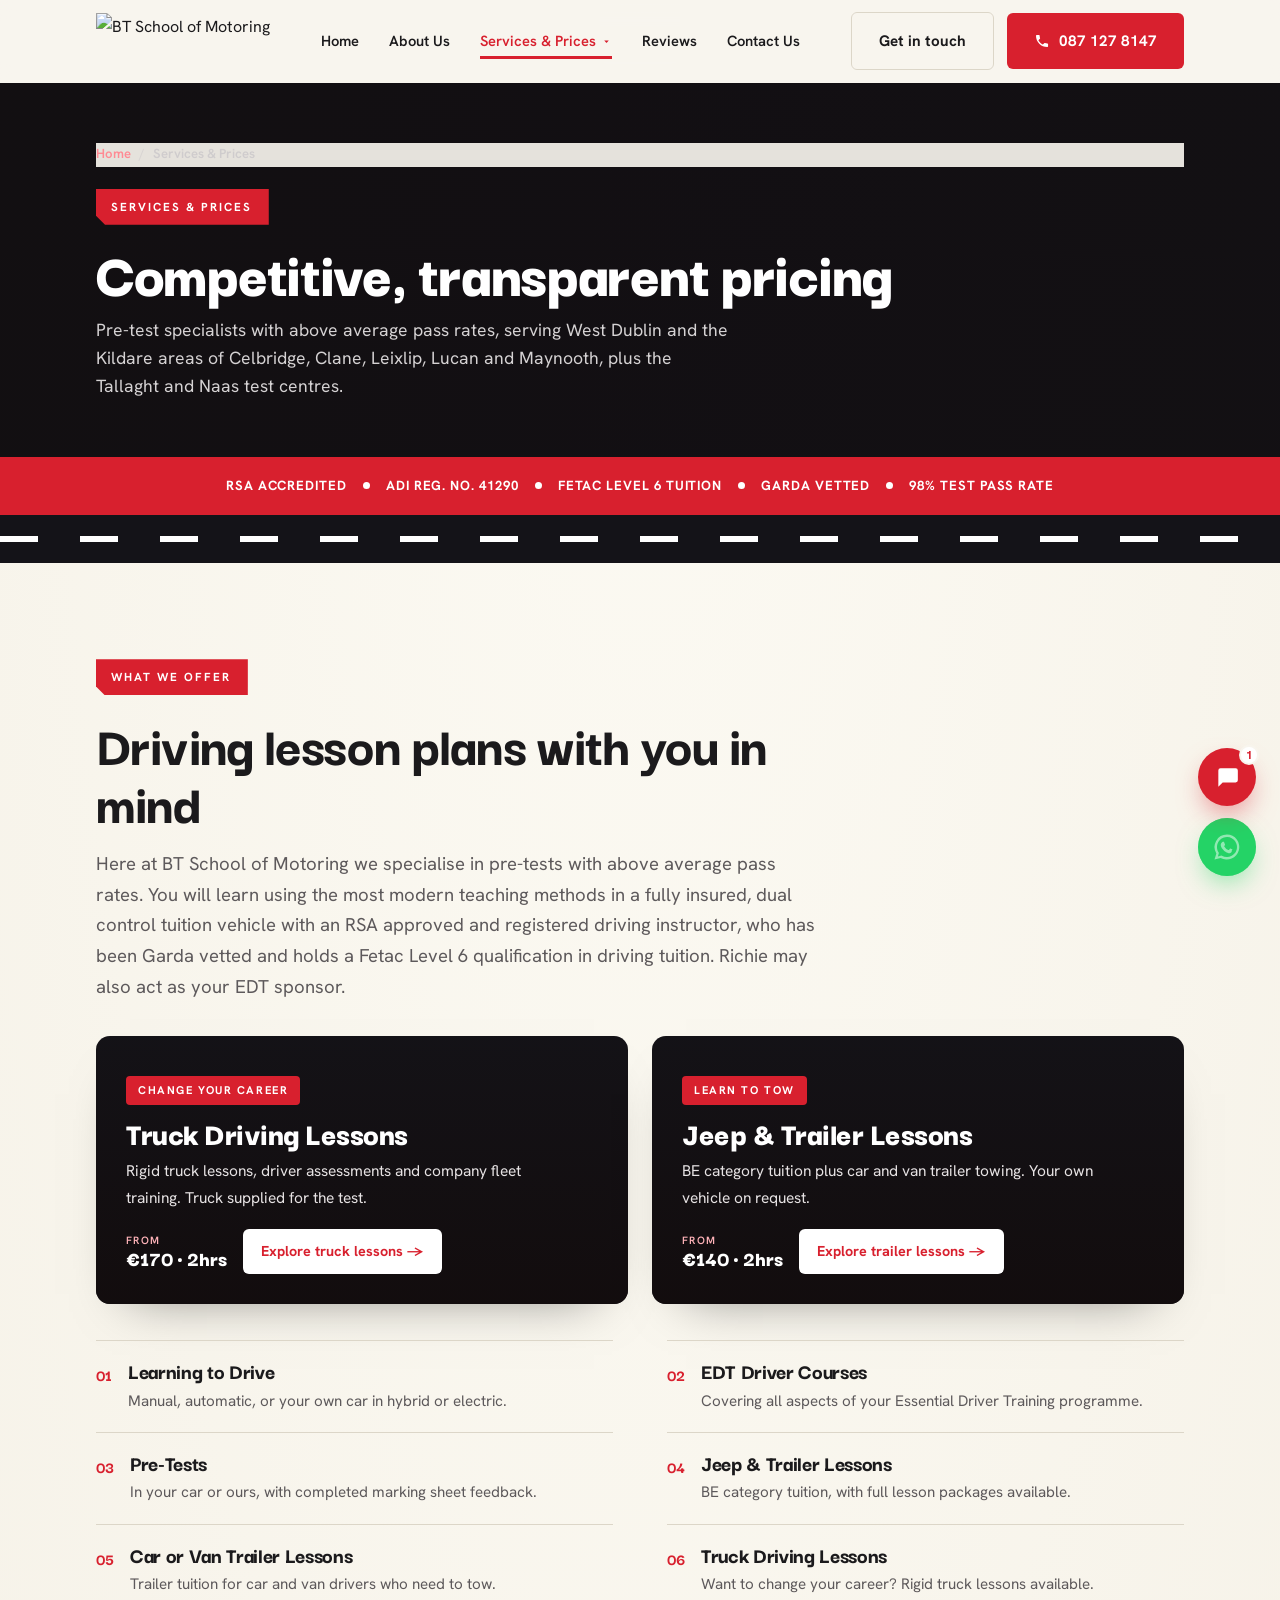
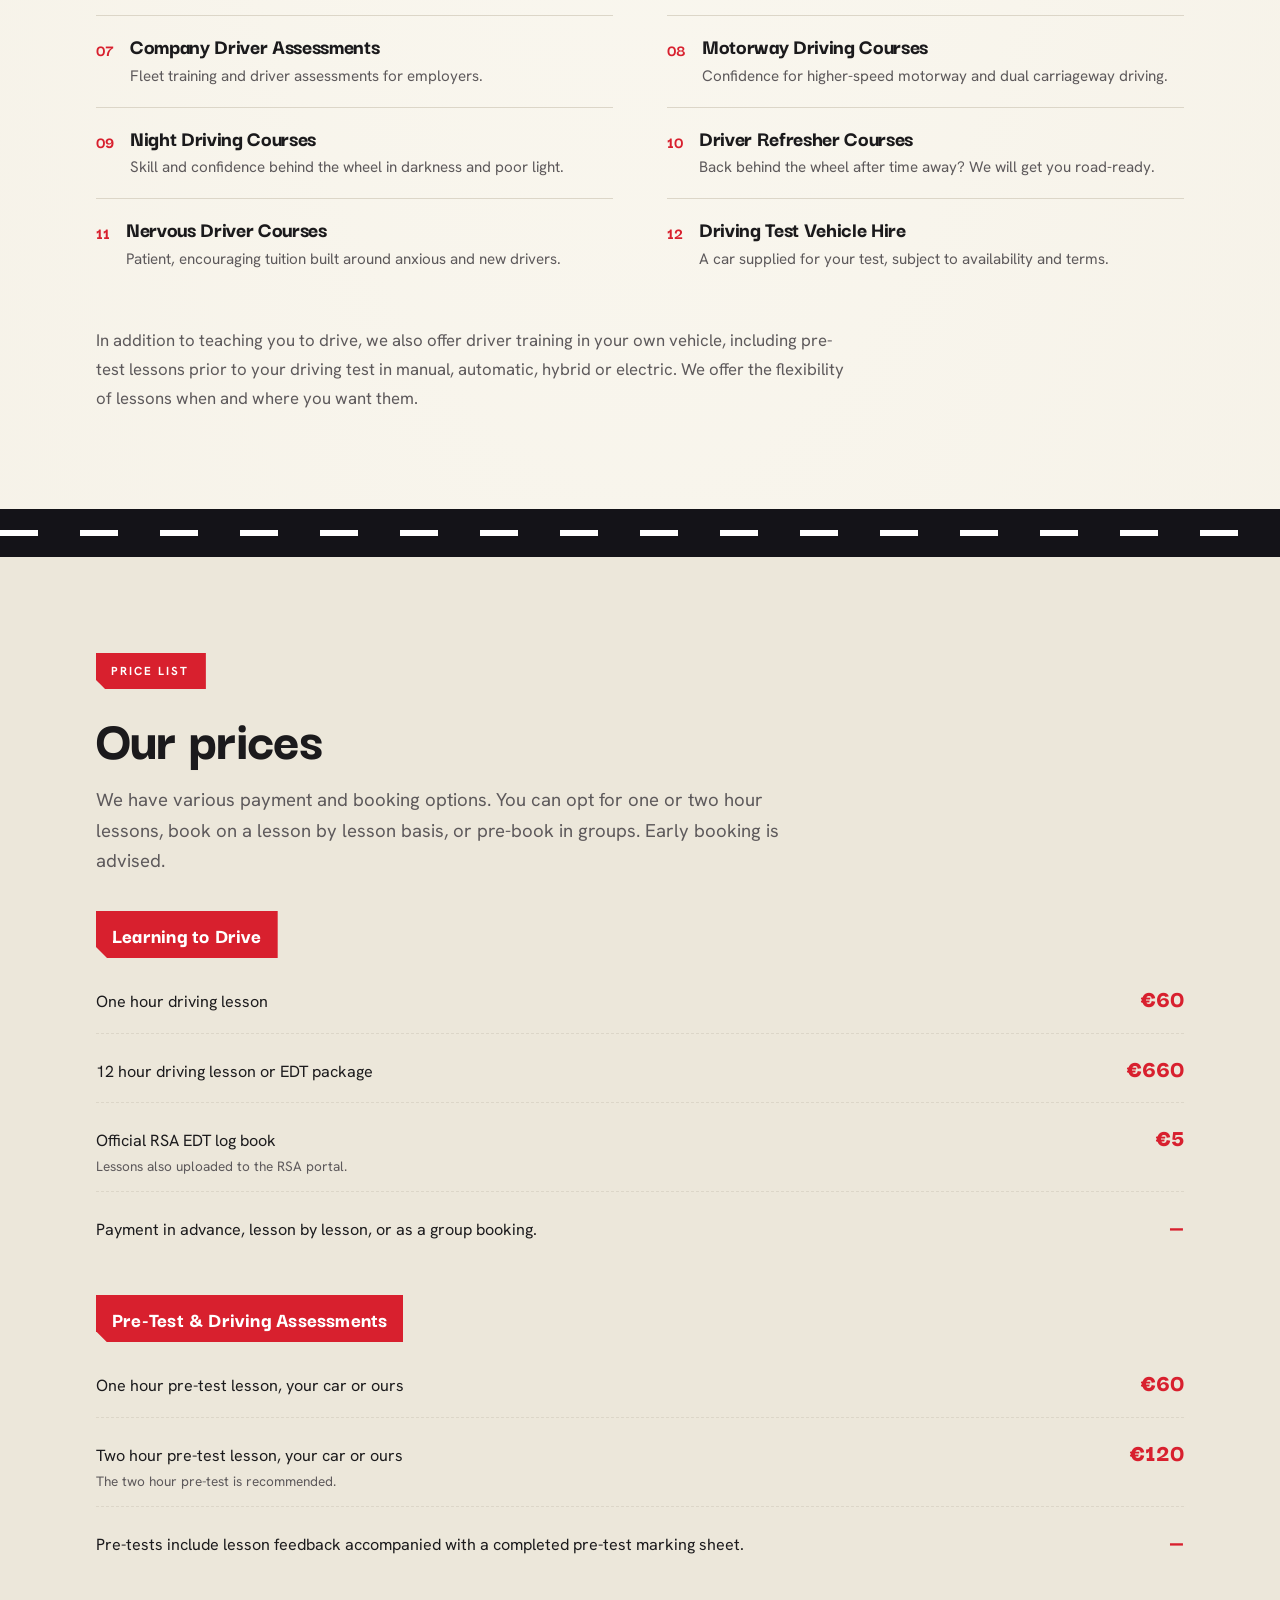
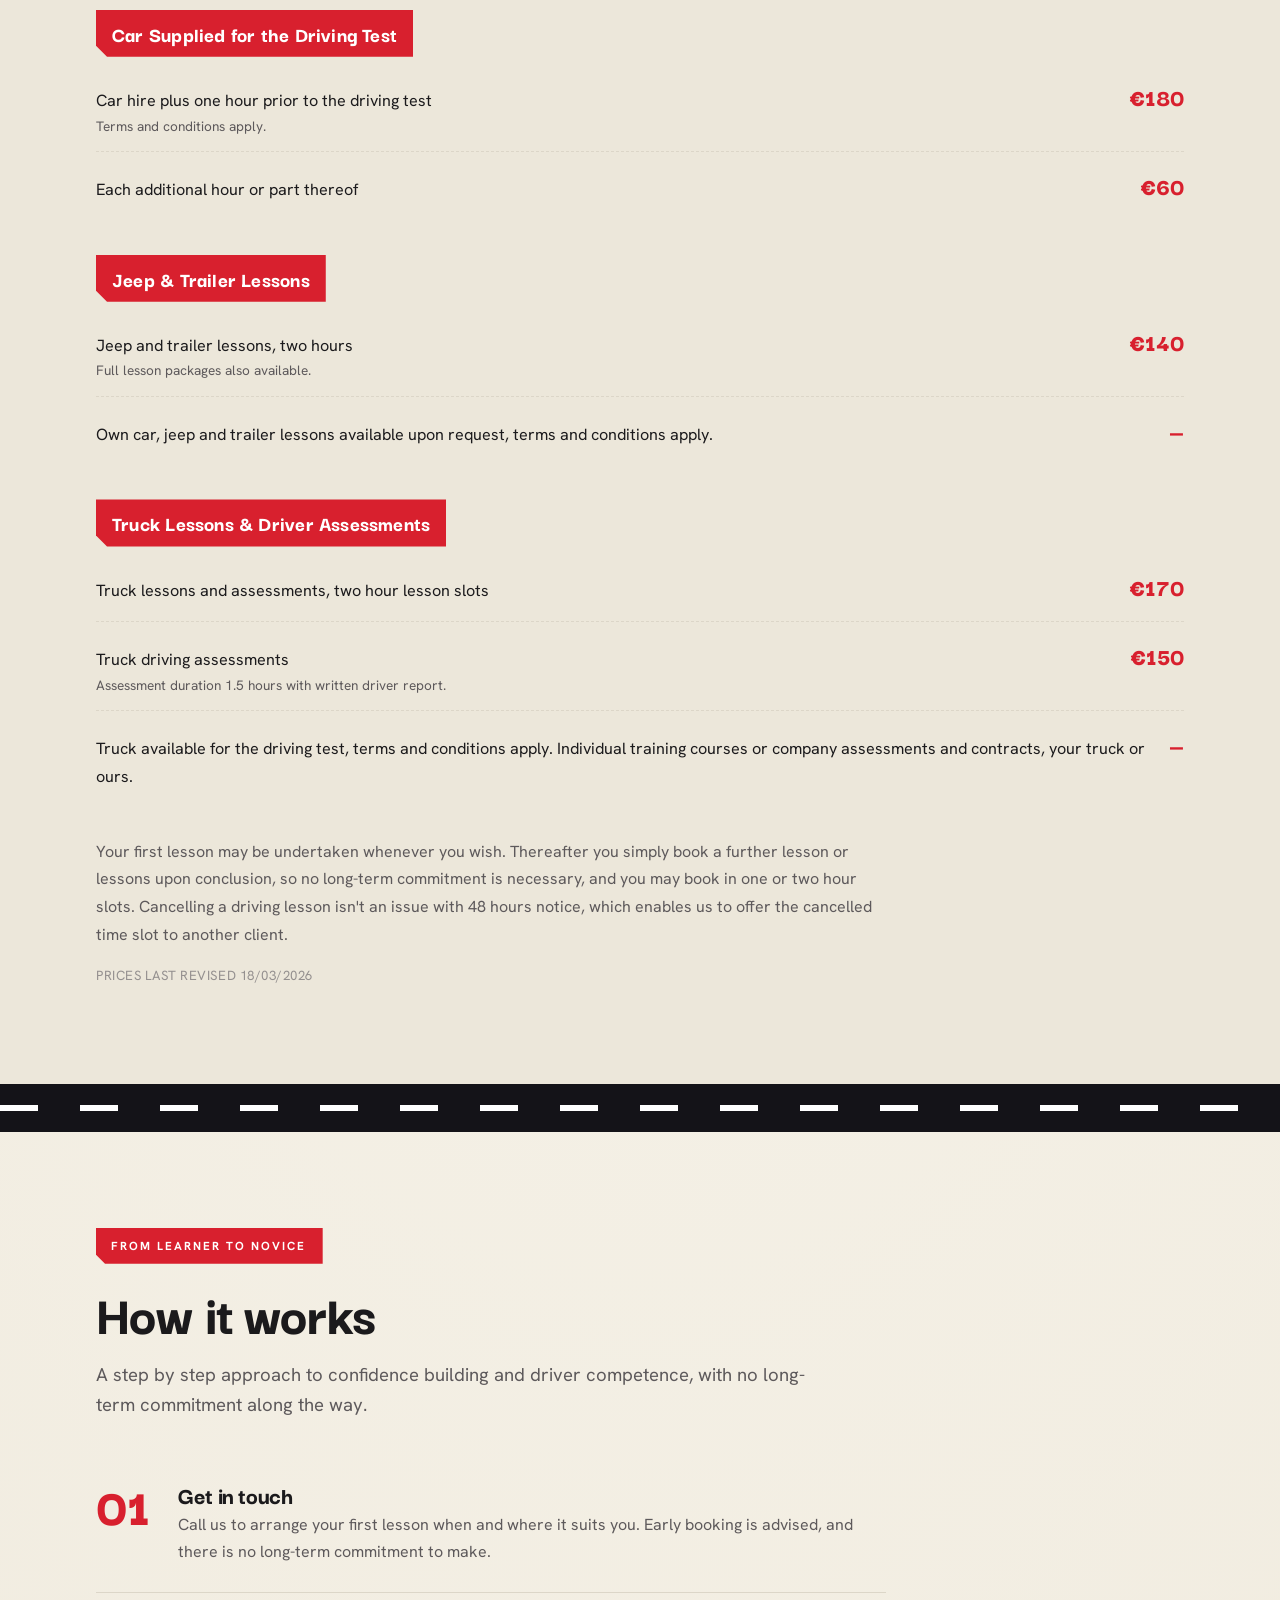
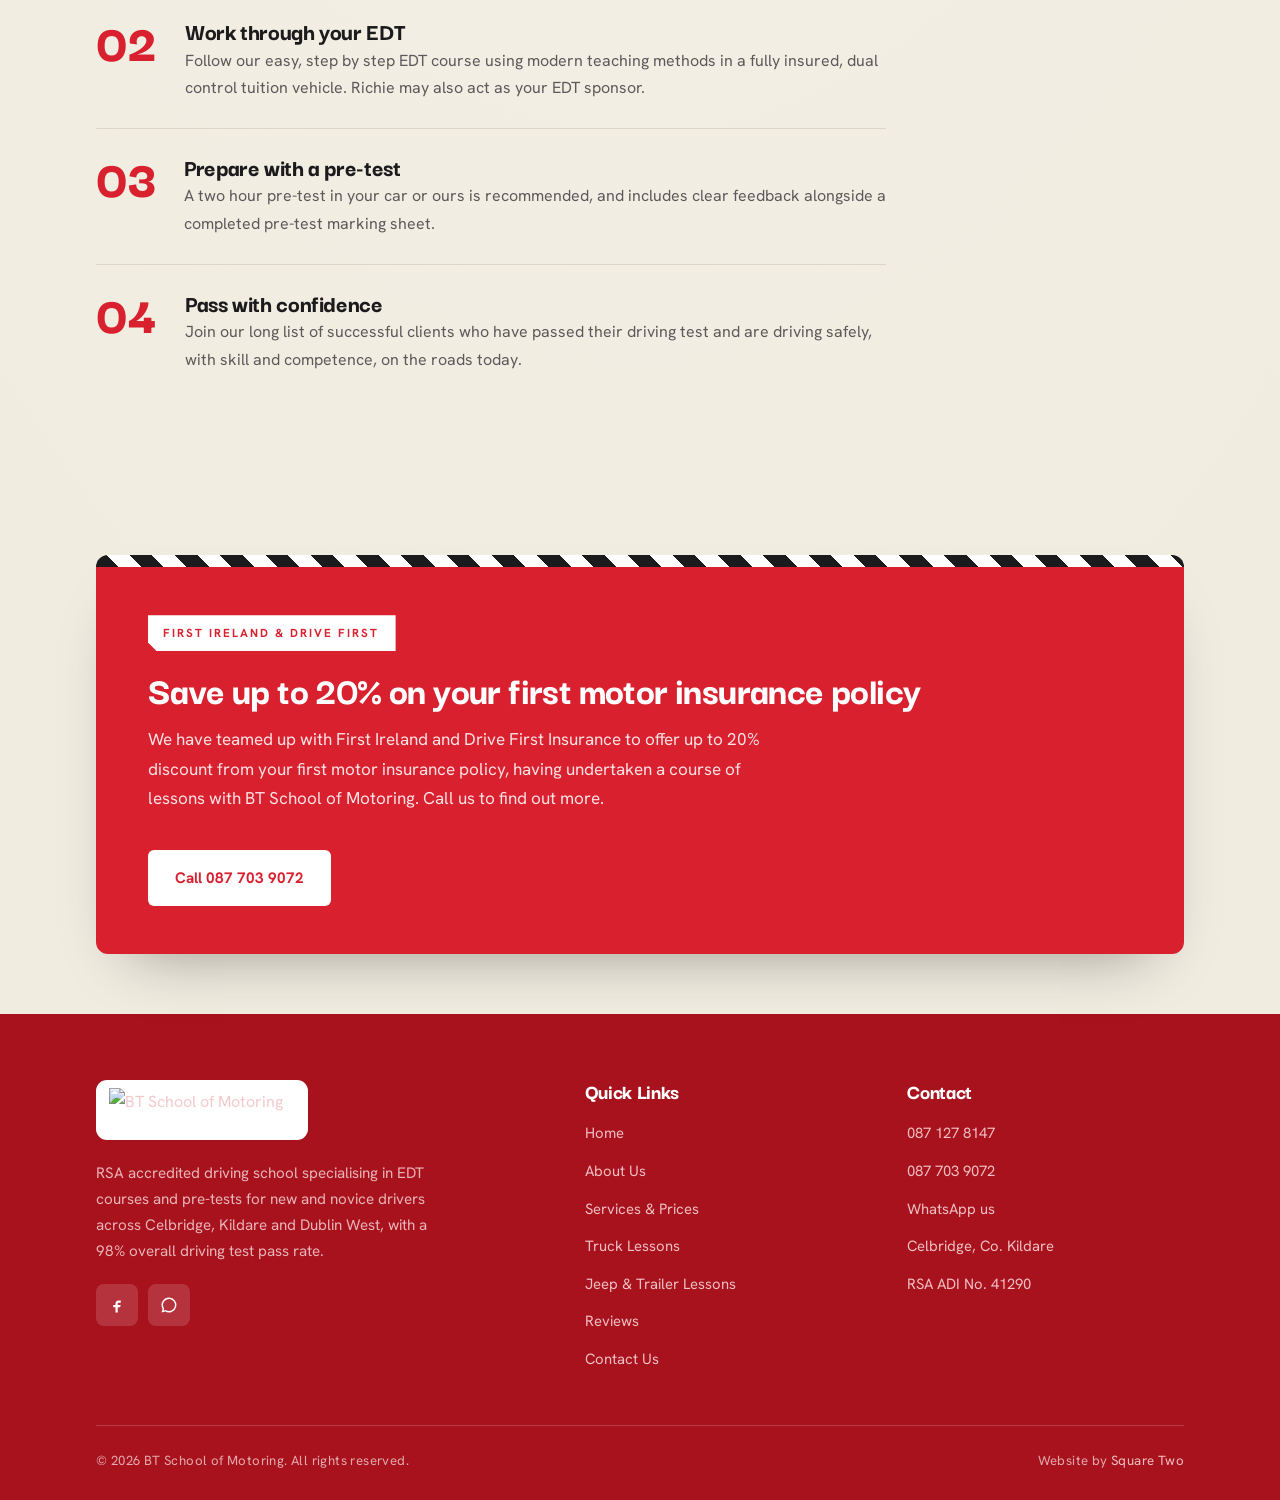
==== bt-driving_school.html @ 6ed116eb "Add dedicated reviews page, link from nav/footer/home, sitemap" ====
<!DOCTYPE html>
<html lang="en">
<head>
<meta charset="UTF-8">
<meta name="viewport" content="width=device-width, initial-scale=1.0">
<title>Services & Prices | Driving Lessons, EDT & Pre-Tests | BT School of Motoring</title>
<meta name="description" content="Competitive driving lesson pricing in Celbridge, Clane, Leixlip, Lucan and Maynooth, plus pre-tests at the Tallaght and Naas test centres. EDT, jeep & trailer, and truck lessons. 1hr lesson €60, 12hr EDT €660.">
<meta name="keywords" content="driving lesson prices Kildare, EDT package price, pre test Tallaght, pre test Naas, jeep and trailer lessons, truck lessons Dublin, car for driving test Celbridge, discount driving lessons Kildare">
<meta name="robots" content="index, follow">
<link rel="canonical" href="https://www.btschoolofmotoring.com/bt-driving_school.html">
<meta name="google-site-verification" content="hO6njH7uUYF0TGmPv_XgDsYAmhKz7Wn5IpHq2ItM0Dk">

<!-- Open Graph -->
<meta property="og:title" content="BT School of Motoring Services & Prices">
<meta property="og:description" content="Competitive driving lesson pricing in Celbridge, Clane, Leixlip, Lucan, Maynooth, or pre testing at the test centres of Tallaght and Naas.">
<meta property="og:url" content="https://www.btschoolofmotoring.com/bt-driving_school.html">
<meta property="og:type" content="website">
<meta property="og:site_name" content="BT School of Motoring">
<meta property="og:image" content="https://www.btschoolofmotoring.com/uploads/1/4/2/8/142825046/rsa-large.png">

<!-- Twitter Card -->
<meta name="twitter:card" content="summary">
<meta name="twitter:title" content="BT School of Motoring Services & Prices">
<meta name="twitter:description" content="Competitive driving lesson, EDT, pre-test, jeep & trailer and truck pricing across Kildare and Dublin West.">

<link rel="preconnect" href="https://fonts.googleapis.com">
<link rel="preconnect" href="https://fonts.gstatic.com" crossorigin>
<link href="https://fonts.googleapis.com/css2?family=Darker+Grotesque:wght@500;600;700;800;900&family=Hanken+Grotesk:wght@400;500;600;700&display=swap" rel="stylesheet">
<link rel="stylesheet" href="/style.css?v=2">

<!-- Service / OfferCatalog Schema -->
<script type="application/ld+json">
{
  "@context": "https://schema.org",
  "@type": "DrivingSchool",
  "name": "BT School of Motoring",
  "url": "https://www.btschoolofmotoring.com/",
  "telephone": "+353871278147",
  "priceRange": "EUR 60 - 660",
  "areaServed": ["Celbridge", "Clane", "Leixlip", "Lucan", "Maynooth", "Dublin West", "Tallaght", "Naas"],
  "hasOfferCatalog": {
    "@type": "OfferCatalog",
    "name": "Driving Lessons & Courses",
    "itemListElement": [
      {"@type":"Offer","priceCurrency":"EUR","price":"60","itemOffered":{"@type":"Service","name":"One hour driving lesson"}},
      {"@type":"Offer","priceCurrency":"EUR","price":"660","itemOffered":{"@type":"Service","name":"12 hour driving lesson or EDT package"}},
      {"@type":"Offer","priceCurrency":"EUR","price":"120","itemOffered":{"@type":"Service","name":"Two hour pre-test lesson"}},
      {"@type":"Offer","priceCurrency":"EUR","price":"180","itemOffered":{"@type":"Service","name":"Car supplied for the driving test plus one hour"}},
      {"@type":"Offer","priceCurrency":"EUR","price":"140","itemOffered":{"@type":"Service","name":"Jeep and trailer lessons, two hours"}},
      {"@type":"Offer","priceCurrency":"EUR","price":"170","itemOffered":{"@type":"Service","name":"Truck lessons and assessments, two hours"}}
    ]
  }
}
</script>

<!-- Breadcrumb Schema -->
<script type="application/ld+json">
{
  "@context": "https://schema.org",
  "@type": "BreadcrumbList",
  "itemListElement": [
    {"@type":"ListItem","position":1,"name":"Home","item":"https://www.btschoolofmotoring.com/"},
    {"@type":"ListItem","position":2,"name":"Services & Prices","item":"https://www.btschoolofmotoring.com/bt-driving_school.html"}
  ]
}
</script>
</head>
<body>

<!-- ===== NAV ===== -->
<nav id="nav">
  <div class="wrap nav-in">
    <a href="/" class="brand">
      <img src="https://www.btschoolofmotoring.com/uploads/1/4/2/8/142825046/rsa-large.png" alt="BT School of Motoring">
    </a>
    <div class="nav-links">
      <a href="/">Home</a>
      <a href="/bt_driving-school.html">About Us</a>
      <div class="nav-drop">
        <a href="/bt-driving_school.html" class="nav-drop-t active">Services &amp; Prices
          <svg class="caret" width="11" height="11" viewBox="0 0 24 24" fill="currentColor"><path d="M7 10l5 5 5-5z"/></svg>
        </a>
        <div class="nav-drop-menu">
          <a href="/bt-driving_school.html" class="lead-link">All Services &amp; Prices</a>
          <a href="/truck-driving-lessons.html">Truck Driving Lessons</a>
          <a href="/jeep-and-trailer-lessons.html">Jeep &amp; Trailer Lessons</a>
        </div>
      </div>
      <a href="/reviews.html">Reviews</a>
      <a href="/bt_driving_school.html">Contact Us</a>
    </div>
    <div class="nav-cta">
      <a href="/bt_driving_school.html" class="btn btn-out-d">Get in touch</a>
      <a href="tel:+353871278147" class="btn btn-red">
        <svg width="16" height="16" viewBox="0 0 24 24" fill="currentColor"><path d="M6.6 10.8c1.4 2.8 3.8 5.1 6.6 6.6l2.2-2.2c.3-.3.7-.4 1-.2 1.2.4 2.4.6 3.7.6.6 0 1 .4 1 1V20c0 .6-.4 1-1 1C10.6 21 3 13.4 3 4c0-.6.4-1 1-1h3.5c.6 0 1 .4 1 1 0 1.3.2 2.5.6 3.7.1.4 0 .8-.3 1l-2.2 2.1z"/></svg>
        087 127 8147
      </a>
    </div>
    <button class="burger" id="burger" aria-label="Menu"><span></span><span></span><span></span></button>
  </div>
</nav>
<div class="mobile-menu" id="mobileMenu">
  <a href="/">Home</a>
  <a href="/bt_driving-school.html">About Us</a>
  <a href="/bt-driving_school.html">Services &amp; Prices</a>
  <a href="/truck-driving-lessons.html">Truck Lessons</a>
  <a href="/jeep-and-trailer-lessons.html">Jeep &amp; Trailer Lessons</a>
  <a href="/reviews.html">Reviews</a>
  <a href="/bt_driving_school.html">Contact Us</a>
  <a href="tel:+353871278147" class="btn btn-red">Call 087 127 8147</a>
</div>

<!-- ===== PAGE HERO ===== -->
<section class="page-hero">
  <div class="hero-bg" style="background-image:url('https://www.btschoolofmotoring.com/uploads/1/4/2/8/142825046/background-images/986699368.jpg')"></div>
  <div class="wrap">
    <nav class="crumb" aria-label="Breadcrumb">
      <a href="/">Home</a><span>/</span>Services &amp; Prices
    </nav>
    <span class="eyebrow">Services &amp; Prices</span>
    <h1>Competitive, transparent pricing</h1>
    <p>Pre-test specialists with above average pass rates, serving West Dublin and the Kildare areas of Celbridge, Clane, Leixlip, Lucan and Maynooth, plus the Tallaght and Naas test centres.</p>
  </div>
</section>

<!-- ===== CREDENTIALS BAND ===== -->
<div class="creds">
  <span>RSA Accredited</span><span class="sep"></span>
  <span>ADI Reg. No. 41290</span><span class="sep"></span>
  <span>Fetac Level 6 Tuition</span><span class="sep"></span>
  <span>Garda Vetted</span><span class="sep"></span>
  <span>98% Test Pass Rate</span>
</div>
<div class="lane"><span class="car"></span></div>

<!-- ===== INTRO + SERVICES LIST ===== -->
<section class="sec">
  <div class="wrap">
    <div class="measure" data-reveal>
      <span class="eyebrow">What We Offer</span>
      <h2 class="head">Driving lesson plans with you in mind</h2>
      <p class="lede">Here at BT School of Motoring we specialise in pre-tests with above average pass rates. You will learn using the most modern teaching methods in a fully insured, dual control tuition vehicle with an RSA approved and registered driving instructor, who has been Garda vetted and holds a Fetac Level 6 qualification in driving tuition. Richie may also act as your EDT sponsor.</p>
    </div>
    <div class="feature-grid" data-reveal>
      <a class="feature-card" href="/truck-driving-lessons.html" style="background-image:url('https://www.btschoolofmotoring.com/uploads/1/4/2/8/142825046/published/bt-truck-2024.jpg')">
        <span class="fc-tag">Change Your Career</span>
        <h3>Truck Driving Lessons</h3>
        <p>Rigid truck lessons, driver assessments and company fleet training. Truck supplied for the test.</p>
        <span class="fc-foot">
          <span class="fc-price"><small>From</small>&euro;170 &middot; 2hrs</span>
          <span class="fc-go">Explore truck lessons &rarr;</span>
        </span>
      </a>
      <a class="feature-card" href="/jeep-and-trailer-lessons.html" style="background-image:url('https://www.btschoolofmotoring.com/uploads/1/4/2/8/142825046/background-images/986699368.jpg')">
        <span class="fc-tag">Learn to Tow</span>
        <h3>Jeep &amp; Trailer Lessons</h3>
        <p>BE category tuition plus car and van trailer towing. Your own vehicle on request.</p>
        <span class="fc-foot">
          <span class="fc-price"><small>From</small>&euro;140 &middot; 2hrs</span>
          <span class="fc-go">Explore trailer lessons &rarr;</span>
        </span>
      </a>
    </div>
    <div class="svc-list" data-reveal>
      <div class="svc-row"><span class="ix">01</span><div><h3>Learning to Drive</h3><p>Manual, automatic, or your own car in hybrid or electric.</p></div></div>
      <div class="svc-row"><span class="ix">02</span><div><h3>EDT Driver Courses</h3><p>Covering all aspects of your Essential Driver Training programme.</p></div></div>
      <div class="svc-row"><span class="ix">03</span><div><h3>Pre-Tests</h3><p>In your car or ours, with completed marking sheet feedback.</p></div></div>
      <a class="svc-row" href="/jeep-and-trailer-lessons.html"><span class="ix">04</span><div><h3>Jeep &amp; Trailer Lessons</h3><p>BE category tuition, with full lesson packages available.</p></div></a>
      <a class="svc-row" href="/jeep-and-trailer-lessons.html"><span class="ix">05</span><div><h3>Car or Van Trailer Lessons</h3><p>Trailer tuition for car and van drivers who need to tow.</p></div></a>
      <a class="svc-row" href="/truck-driving-lessons.html"><span class="ix">06</span><div><h3>Truck Driving Lessons</h3><p>Want to change your career? Rigid truck lessons available.</p></div></a>
      <div class="svc-row"><span class="ix">07</span><div><h3>Company Driver Assessments</h3><p>Fleet training and driver assessments for employers.</p></div></div>
      <div class="svc-row"><span class="ix">08</span><div><h3>Motorway Driving Courses</h3><p>Confidence for higher-speed motorway and dual carriageway driving.</p></div></div>
      <div class="svc-row"><span class="ix">09</span><div><h3>Night Driving Courses</h3><p>Skill and confidence behind the wheel in darkness and poor light.</p></div></div>
      <div class="svc-row"><span class="ix">10</span><div><h3>Driver Refresher Courses</h3><p>Back behind the wheel after time away? We will get you road-ready.</p></div></div>
      <div class="svc-row"><span class="ix">11</span><div><h3>Nervous Driver Courses</h3><p>Patient, encouraging tuition built around anxious and new drivers.</p></div></div>
      <div class="svc-row"><span class="ix">12</span><div><h3>Driving Test Vehicle Hire</h3><p>A car supplied for your test, subject to availability and terms.</p></div></div>
    </div>
    <p class="svc-after" data-reveal>In addition to teaching you to drive, we also offer driver training in your own vehicle, including pre-test lessons prior to your driving test in manual, automatic, hybrid or electric. We offer the flexibility of lessons when and where you want them.</p>
  </div>
</section>

<div class="lane"><span class="car"></span></div>

<!-- ===== PRICES ===== -->
<section class="sec light-2" id="prices">
  <div class="wrap">
    <div class="measure" data-reveal>
      <span class="eyebrow">Price List</span>
      <h2 class="head">Our prices</h2>
      <p class="lede">We have various payment and booking options. You can opt for one or two hour lessons, book on a lesson by lesson basis, or pre-book in groups. Early booking is advised.</p>
    </div>

    <div class="price-block" data-reveal>
      <span class="price-tag">Learning to Drive</span>
      <div class="price-line"><span>One hour driving lesson</span><b>&euro;60</b></div>
      <div class="price-line"><span>12 hour driving lesson or EDT package</span><b>&euro;660</b></div>
      <div class="price-line"><span>Official RSA EDT log book<small>Lessons also uploaded to the RSA portal.</small></span><b>&euro;5</b></div>
      <div class="price-line"><span>Payment in advance, lesson by lesson, or as a group booking.</span><b>&mdash;</b></div>
    </div>

    <div class="price-block" data-reveal>
      <span class="price-tag">Pre-Test &amp; Driving Assessments</span>
      <div class="price-line"><span>One hour pre-test lesson, your car or ours</span><b>&euro;60</b></div>
      <div class="price-line"><span>Two hour pre-test lesson, your car or ours<small>The two hour pre-test is recommended.</small></span><b>&euro;120</b></div>
      <div class="price-line"><span>Pre-tests include lesson feedback accompanied with a completed pre-test marking sheet.</span><b>&mdash;</b></div>
    </div>

    <div class="price-block" data-reveal>
      <span class="price-tag">Car Supplied for the Driving Test</span>
      <div class="price-line"><span>Car hire plus one hour prior to the driving test<small>Terms and conditions apply.</small></span><b>&euro;180</b></div>
      <div class="price-line"><span>Each additional hour or part thereof</span><b>&euro;60</b></div>
    </div>

    <div class="price-block" data-reveal>
      <span class="price-tag">Jeep &amp; Trailer Lessons</span>
      <div class="price-line"><span>Jeep and trailer lessons, two hours<small>Full lesson packages also available.</small></span><b>&euro;140</b></div>
      <div class="price-line"><span>Own car, jeep and trailer lessons available upon request, terms and conditions apply.</span><b>&mdash;</b></div>
    </div>

    <div class="price-block" data-reveal>
      <span class="price-tag">Truck Lessons &amp; Driver Assessments</span>
      <div class="price-line"><span>Truck lessons and assessments, two hour lesson slots</span><b>&euro;170</b></div>
      <div class="price-line"><span>Truck driving assessments<small>Assessment duration 1.5 hours with written driver report.</small></span><b>&euro;150</b></div>
      <div class="price-line"><span>Truck available for the driving test, terms and conditions apply. Individual training courses or company assessments and contracts, your truck or ours.</span><b>&mdash;</b></div>
    </div>

    <p class="price-foot" data-reveal>Your first lesson may be undertaken whenever you wish. Thereafter you simply book a further lesson or lessons upon conclusion, so no long-term commitment is necessary, and you may book in one or two hour slots. Cancelling a driving lesson isn't an issue with 48 hours notice, which enables us to offer the cancelled time slot to another client.</p>
    <p class="price-revised">Prices last revised 18/03/2026</p>
  </div>
</section>

<div class="lane"><span class="car"></span></div>

<!-- ===== HOW IT WORKS ===== -->
<section class="sec" id="process">
  <div class="wrap">
    <div class="measure" data-reveal>
      <span class="eyebrow">From Learner to Novice</span>
      <h2 class="head">How it works</h2>
      <p class="lede">A step by step approach to confidence building and driver competence, with no long-term commitment along the way.</p>
    </div>
    <div class="steps">
      <div class="step" data-reveal>
        <span class="n">01</span>
        <div><h3>Get in touch</h3><p>Call us to arrange your first lesson when and where it suits you. Early booking is advised, and there is no long-term commitment to make.</p></div>
      </div>
      <div class="step" data-reveal>
        <span class="n">02</span>
        <div><h3>Work through your EDT</h3><p>Follow our easy, step by step EDT course using modern teaching methods in a fully insured, dual control tuition vehicle. Richie may also act as your EDT sponsor.</p></div>
      </div>
      <div class="step" data-reveal>
        <span class="n">03</span>
        <div><h3>Prepare with a pre-test</h3><p>A two hour pre-test in your car or ours is recommended, and includes clear feedback alongside a completed pre-test marking sheet.</p></div>
      </div>
      <div class="step" data-reveal>
        <span class="n">04</span>
        <div><h3>Pass with confidence</h3><p>Join our long list of successful clients who have passed their driving test and are driving safely, with skill and competence, on the roads today.</p></div>
      </div>
    </div>
  </div>
</section>

<!-- ===== INSURANCE CALLOUT ===== -->
<section class="sec-sm">
  <div class="wrap">
    <div class="callout" data-reveal>
      <div class="hazard"></div>
      <div class="callout-body">
        <span class="eyebrow">First Ireland &amp; Drive First</span>
        <h2>Save up to 20% on your first motor insurance policy</h2>
        <p>We have teamed up with First Ireland and Drive First Insurance to offer up to 20% discount from your first motor insurance policy, having undertaken a course of lessons with BT School of Motoring. Call us to find out more.</p>
        <a href="tel:+353877039072" class="btn btn-white">Call 087 703 9072</a>
      </div>
    </div>
  </div>
</section>

<!-- ===== FOOTER ===== -->
<footer>
  <div class="wrap">
    <div class="foot-grid">
      <div>
        <div class="foot-brand">
          <img src="https://www.btschoolofmotoring.com/uploads/1/4/2/8/142825046/rsa-large.png" alt="BT School of Motoring">
        </div>
        <p class="foot-about">RSA accredited driving school specialising in EDT courses and pre-tests for new and novice drivers across Celbridge, Kildare and Dublin West, with a 98% overall driving test pass rate.</p>
        <div class="socials">
          <a href="https://www.facebook.com/search/top?q=bt%20school%20of%20motoring" target="_blank" rel="noopener" aria-label="Facebook">
            <svg width="18" height="18" viewBox="0 0 24 24" fill="currentColor"><path d="M14 9h3V6h-3c-2.2 0-4 1.8-4 4v2H7v3h3v7h3v-7h3l1-3h-4v-2c0-.6.4-1 1-1z"/></svg>
          </a>
          <a href="https://wa.me/353871278147" target="_blank" rel="noopener" aria-label="WhatsApp">
            <svg width="18" height="18" viewBox="0 0 24 24" fill="currentColor"><path d="M12 2a10 10 0 00-8.5 15.2L2 22l4.9-1.3A10 10 0 1012 2zm0 18a8 8 0 01-4.1-1.1l-.3-.2-2.9.8.8-2.8-.2-.3A8 8 0 1112 20z"/></svg>
          </a>
        </div>
      </div>
      <div class="foot-col">
        <h4>Quick Links</h4>
        <a href="/">Home</a>
        <a href="/bt_driving-school.html">About Us</a>
        <a href="/bt-driving_school.html">Services &amp; Prices</a>
        <a href="/truck-driving-lessons.html">Truck Lessons</a>
        <a href="/jeep-and-trailer-lessons.html">Jeep &amp; Trailer Lessons</a>
        <a href="/reviews.html">Reviews</a>
        <a href="/bt_driving_school.html">Contact Us</a>
      </div>
      <div class="foot-col">
        <h4>Contact</h4>
        <a href="tel:+353871278147">087 127 8147</a>
        <a href="tel:+353877039072">087 703 9072</a>
        <a href="https://wa.me/353871278147" target="_blank" rel="noopener">WhatsApp us</a>
        <span>Celbridge, Co. Kildare</span>
        <span>RSA ADI No. 41290</span>
      </div>
    </div>
    <div class="foot-bottom">
      <span>&copy; <span id="year"></span> BT School of Motoring. All rights reserved.</span>
      <span>Website by <a href="https://squaretwo.ie" target="_blank" rel="noopener">Square Two</a></span>
    </div>
  </div>
</footer>

<!-- ===== WHATSAPP FLOAT ===== -->
<a href="https://wa.me/353871278147?text=Hi%20BT%20School%20of%20Motoring%2C%20I%20found%20you%20online%20and%20I%27d%20like%20to%20enquire%20about%20driving%20lessons." target="_blank" rel="noopener" class="whatsapp-float" aria-label="Chat on WhatsApp">
  <span class="wa-tooltip">WhatsApp us</span>
  <svg viewBox="0 0 24 24" fill="#fff"><path d="M12 2a10 10 0 00-8.5 15.2L2 22l4.9-1.3A10 10 0 1012 2zm0 18a8 8 0 01-4.1-1.1l-.3-.2-2.9.8.8-2.8-.2-.3A8 8 0 1112 20zm4.4-6c-.2-.1-1.4-.7-1.6-.8s-.4-.1-.5.1-.6.8-.8 1-.3.2-.5.1a6.5 6.5 0 01-3.2-2.8c-.2-.4.2-.4.6-1.2.1-.2 0-.3 0-.5l-.7-1.7c-.2-.5-.4-.4-.5-.4h-.5a1 1 0 00-.7.3c-.3.3-1 1-1 2.3s1 2.7 1.1 2.8a9.2 9.2 0 003.6 3.2c1.3.6 1.8.6 2.5.5.4 0 1.3-.6 1.5-1.1s.2-1 .1-1.1z"/></svg>
</a>

<!-- ===== CHATBOT ===== -->
<div class="chat-btn" id="chatBtn" aria-label="Open chat">
  <span class="badge">1</span>
  <svg width="26" height="26" viewBox="0 0 24 24" fill="currentColor"><path d="M4 4h16a2 2 0 012 2v9a2 2 0 01-2 2H8l-4 4V6a2 2 0 012-2z"/></svg>
</div>
<div class="chat-win" id="chatWin">
  <div class="chat-head">
    <span class="av">BT</span>
    <div>
      <b>BT School of Motoring</b>
      <div class="stat">Typically replies fast</div>
    </div>
    <button class="chat-close" id="chatClose" aria-label="Close chat">&times;</button>
  </div>
  <div class="chat-body" id="chatBody"></div>
  <div class="chips" id="chatChips"></div>
  <div class="chat-foot">
    <input type="text" id="chatInput" placeholder="Type your question...">
    <button id="chatSend" aria-label="Send">&#10148;</button>
  </div>
  <a href="https://wa.me/353871278147?text=Hi%20BT%20School%20of%20Motoring%2C%20I%27d%20like%20to%20enquire%20about%20driving%20lessons." target="_blank" rel="noopener" class="chat-wa">
    <svg width="18" height="18" viewBox="0 0 24 24" fill="#fff"><path d="M12 2a10 10 0 00-8.5 15.2L2 22l4.9-1.3A10 10 0 1012 2z"/></svg>
    Continue on WhatsApp
  </a>
</div>

<script src="/script.js?v=2"></script>
</body>
</html>
---- style.css ----
/* ===========================================================
   BT School of Motoring — shared stylesheet
   Used across: index.html, bt_driving-school.html,
   bt-driving_school.html, bt_driving_school.html
   =========================================================== */
:root{
  --ink:#1b1a1c;
  --red:#d8202e;
  --red-deep:#a8121d;
  --paper:#f8f5ee;
  --paper-2:#ece7da;
  --card:#ffffff;
  --muted:#5d595b;
  --line:#dcd6c8;
  --road:#141318;
  --green:#25d366;
}
*{margin:0;padding:0;box-sizing:border-box}
html{scroll-behavior:smooth}
body{
  font-family:'Hanken Grotesk',sans-serif;
  color:var(--ink);line-height:1.72;overflow-x:hidden;-webkit-font-smoothing:antialiased;
  background:radial-gradient(125% 90% at 50% 0%,#fcfaf3 0%,#f1ece0 100%);
}
h1,h2,h3,h4{font-family:'Darker Grotesque',sans-serif;line-height:1;letter-spacing:-.015em;font-weight:800}
a{color:inherit;text-decoration:none}
img{max-width:100%;display:block}
p{margin-bottom:1.05em}
p:last-child{margin-bottom:0}
.wrap{max-width:1140px;margin:0 auto;padding:0 26px}
.measure{max-width:730px}

/* ---- shared ---- */
.eyebrow{
  display:inline-block;background:var(--red);color:#fff;
  font-weight:700;font-size:.73rem;letter-spacing:.17em;text-transform:uppercase;
  padding:8px 17px 8px 15px;margin-bottom:20px;
  clip-path:polygon(0 0,100% 0,100% 100%,9px 100%,0 calc(100% - 9px));
}
.btn{
  display:inline-flex;align-items:center;gap:9px;
  font-family:'Hanken Grotesk',sans-serif;font-weight:700;font-size:.95rem;
  padding:15px 27px;border-radius:6px;cursor:pointer;border:none;white-space:nowrap;
  transition:transform .16s ease,box-shadow .16s ease,background .16s ease;
}
.btn-red{background:var(--red);color:#fff}
.btn-red:hover{transform:translateY(-3px);box-shadow:0 14px 26px -12px rgba(216,32,46,.7);background:var(--red-deep)}
.btn-dark{background:var(--ink);color:#fff}
.btn-dark:hover{transform:translateY(-3px);background:#000}
.btn-white{background:#fff;color:var(--red)}
.btn-white:hover{transform:translateY(-3px);box-shadow:0 14px 26px -14px rgba(0,0,0,.5)}
.btn-out{background:transparent;color:#fff;border:1.5px solid rgba(255,255,255,.4)}
.btn-out:hover{background:rgba(255,255,255,.12);transform:translateY(-3px)}
.btn-out-d{background:transparent;color:var(--ink);border:1.5px solid var(--line)}
.btn-out-d:hover{border-color:var(--red);color:var(--red);transform:translateY(-3px)}
.sec{padding:96px 0;position:relative}
.sec-sm{padding:60px 0;position:relative}
.light-2{background:var(--paper-2)}

h2.head{font-size:clamp(2.3rem,4.6vw,3.6rem);color:var(--ink);margin-bottom:.32em}
.lede{font-size:1.16rem;color:var(--muted);line-height:1.65}
.prose{font-size:1.05rem;color:var(--muted)}
.prose strong{color:var(--ink);font-weight:700}

/* ---- lane-dash divider (black road, white centre line, little red car) ---- */
.lane{height:48px;background:var(--road);position:relative;overflow:hidden}
.lane::before{
  content:"";position:absolute;left:0;right:-90px;top:50%;height:6px;transform:translateY(-50%);
  background:repeating-linear-gradient(90deg,#fff 0 38px,transparent 38px 80px);
  animation:lane 1.3s linear infinite;
}
@keyframes lane{to{transform:translate(80px,-50%)}}
.lane .car{
  position:absolute;top:50%;left:-72px;width:60px;height:34px;
  background:url("data:image/svg+xml,%3Csvg%20xmlns='http://www.w3.org/2000/svg'%20viewBox='0%200%2058%2033'%3E%3Ccircle%20cx='14'%20cy='25'%20r='6.5'%20fill='%231b1a1c'/%3E%3Ccircle%20cx='40'%20cy='25'%20r='6.5'%20fill='%231b1a1c'/%3E%3Ccircle%20cx='14'%20cy='25'%20r='2.6'%20fill='%23d9d9d9'/%3E%3Ccircle%20cx='40'%20cy='25'%20r='2.6'%20fill='%23d9d9d9'/%3E%3Crect%20x='1'%20y='13'%20width='53'%20height='12'%20rx='5'%20fill='%23d8202e'/%3E%3Cpath%20d='M14%2013L20%205H38L46%2013Z'%20fill='%23d8202e'/%3E%3Cpath%20d='M19%2012L23%207H29V12Z'%20fill='%23bfe3ff'/%3E%3Cpath%20d='M31%2012V7H37L41%2012Z'%20fill='%23bfe3ff'/%3E%3Ccircle%20cx='51'%20cy='16'%20r='2'%20fill='%23ffe066'/%3E%3C/svg%3E") center/contain no-repeat;
  animation:drive 6.5s linear infinite,bob .42s ease-in-out infinite alternate;
}
@keyframes drive{from{left:-72px}to{left:calc(100% + 12px)}}
@keyframes bob{from{transform:translateY(-58%)}to{transform:translateY(-42%)}}
@media(prefers-reduced-motion:reduce){
  .lane::before,.lane .car{animation:none}
  .lane .car{left:calc(50% - 30px);transform:translateY(-50%)}
}
/* ---- chevron hazard stripe (black & white) ---- */
.hazard{height:12px;background:repeating-linear-gradient(45deg,var(--ink) 0 16px,#fff 16px 32px)}

/* ===== NAV ===== */
nav{
  position:sticky;top:0;z-index:100;
  background:rgba(248,245,238,.92);backdrop-filter:blur(12px);
  border-bottom:1px solid transparent;transition:border-color .25s,box-shadow .25s;
}
nav.scrolled{border-color:var(--line);box-shadow:0 6px 22px -20px rgba(0,0,0,.6)}
.nav-in{display:flex;align-items:center;justify-content:space-between;height:82px}
.brand img{height:56px;width:auto;max-width:212px;object-fit:contain}
.nav-links{display:flex;align-items:center;gap:30px}
.nav-links a{font-size:.92rem;font-weight:600;position:relative;padding:5px 0}
.nav-links a::after{content:"";position:absolute;left:0;bottom:0;width:0;height:3px;background:var(--red);transition:width .2s ease}
.nav-links a:hover::after,.nav-links a.active::after{width:100%}
.nav-links a.active{color:var(--red)}
.nav-cta{display:flex;align-items:center;gap:13px}
/* nav dropdown */
.nav-drop{position:relative;display:flex;align-items:center}
.nav-drop-t{display:inline-flex;align-items:center;gap:5px;font-size:.92rem;font-weight:600;padding:5px 0;position:relative;cursor:pointer}
.nav-drop-t::after{content:"";position:absolute;left:0;bottom:0;width:0;height:3px;background:var(--red);transition:width .2s ease}
.nav-drop:hover .nav-drop-t::after,.nav-drop-t.active::after{width:100%}
.nav-drop-t.active{color:var(--red)}
.nav-drop-t .caret{transition:transform .2s ease}
.nav-drop:hover .nav-drop-t .caret{transform:rotate(180deg)}
.nav-drop-menu{
  position:absolute;top:100%;left:50%;transform:translateX(-50%) translateY(10px);
  background:#fff;border:1px solid var(--line);border-radius:11px;padding:8px;min-width:248px;
  box-shadow:0 20px 44px -18px rgba(0,0,0,.42);
  opacity:0;visibility:hidden;transition:opacity .18s ease,transform .18s ease;z-index:101;
}
.nav-drop-menu::before{content:"";position:absolute;top:-12px;left:0;right:0;height:12px}
.nav-drop:hover .nav-drop-menu,.nav-drop:focus-within .nav-drop-menu{opacity:1;visibility:visible;transform:translateX(-50%) translateY(6px)}
.nav-drop-menu a{display:block;padding:10px 13px;border-radius:7px;font-size:.9rem;font-weight:600;color:var(--ink);white-space:nowrap}
.nav-drop-menu a::after{display:none}
.nav-drop-menu a:hover{background:var(--paper-2);color:var(--red)}
.nav-drop-menu a.lead-link{color:var(--red);border-bottom:1px solid var(--line);border-radius:7px 7px 0 0;margin-bottom:4px;padding-bottom:12px}

/* featured specialist cards */
.feature-grid{margin-top:34px;display:grid;grid-template-columns:1fr 1fr;gap:24px}
.feature-card{
  position:relative;overflow:hidden;border-radius:14px;min-height:268px;
  display:flex;flex-direction:column;justify-content:flex-end;color:#fff;padding:30px;
  background:#141318 center/cover no-repeat;box-shadow:0 24px 50px -34px rgba(0,0,0,.5);
  transition:transform .18s ease,box-shadow .18s ease;
}
.feature-card::after{content:"";position:absolute;inset:0;background:linear-gradient(180deg,rgba(18,12,13,.12) 0%,rgba(18,12,13,.55) 52%,rgba(18,12,13,.93) 100%);z-index:1}
.feature-card>*{position:relative;z-index:2}
.feature-card:hover{transform:translateY(-5px);box-shadow:0 32px 58px -30px rgba(0,0,0,.62)}
.feature-card .fc-tag{display:inline-block;align-self:flex-start;background:var(--red);color:#fff;font-weight:700;font-size:.7rem;letter-spacing:.14em;text-transform:uppercase;padding:5px 12px;border-radius:4px;margin-bottom:12px}
.feature-card h3{font-family:'Darker Grotesque';font-size:2.05rem;font-weight:900;color:#fff;line-height:1;margin-bottom:8px}
.feature-card p{color:#e7e3e4;font-size:.97rem;margin-bottom:18px;max-width:94%}
.feature-card .fc-foot{display:flex;align-items:center;gap:16px;flex-wrap:wrap}
.feature-card .fc-price{font-family:'Darker Grotesque';font-weight:900;font-size:1.35rem;color:#fff;line-height:1}
.feature-card .fc-price small{display:block;font-family:'Hanken Grotesk';font-weight:600;font-size:.66rem;letter-spacing:.12em;text-transform:uppercase;color:#ffb3b9;margin-bottom:2px}
.feature-card .fc-go{display:inline-flex;align-items:center;gap:7px;background:#fff;color:var(--red);font-weight:700;font-size:.9rem;padding:10px 18px;border-radius:6px;transition:gap .16s ease}
.feature-card:hover .fc-go{gap:11px}
@media(max-width:680px){.feature-grid{grid-template-columns:1fr}}
.burger{display:none;flex-direction:column;gap:5px;background:none;border:none;cursor:pointer;padding:8px}
.burger span{width:25px;height:3px;background:var(--ink);border-radius:2px;transition:.25s}
.burger.open span:nth-child(1){transform:translateY(8px) rotate(45deg)}
.burger.open span:nth-child(2){opacity:0}
.burger.open span:nth-child(3){transform:translateY(-8px) rotate(-45deg)}
.mobile-menu{
  position:fixed;inset:82px 0 auto 0;z-index:99;background:var(--paper);
  border-bottom:1px solid var(--line);
  transform:translateY(-120%);transition:transform .3s cubic-bezier(.4,0,.2,1);
  padding:18px 26px 26px;
}
.mobile-menu.open{transform:translateY(0)}
.mobile-menu a{display:block;padding:13px 4px;font-weight:600;border-bottom:1px solid var(--line)}
.mobile-menu a:last-of-type{border:none}
.mobile-menu .btn{width:100%;justify-content:center;margin-top:14px}

/* ===== HERO (home) ===== */
.hero{position:relative;min-height:600px;display:flex;align-items:center;color:#fff;overflow:hidden}
.hero-bg{position:absolute;inset:0;background:#141318 center/cover no-repeat}
.hero-bg::after{
  content:"";position:absolute;inset:0;
  background:linear-gradient(100deg,rgba(18,12,13,.96) 0%,rgba(18,12,13,.88) 40%,rgba(18,12,13,.5) 70%,rgba(18,12,13,.2) 100%);
}
.hero .wrap{position:relative;z-index:2;padding-top:78px;padding-bottom:86px}
.hero-inner{max-width:660px}
.hero .eyebrow,.hero h1 .l1,.hero h1 .l2,.hero .lead,.hero-cta{opacity:0;animation:rise .7s cubic-bezier(.2,.7,.2,1) forwards}
.hero .eyebrow{animation-delay:.1s}
.hero h1 .l1{animation-delay:.22s}
.hero h1 .l2{animation-delay:.34s}
.hero .lead{animation-delay:.48s}
.hero-cta{animation-delay:.6s}
@keyframes rise{from{opacity:0;transform:translateY(30px)}to{opacity:1;transform:translateY(0)}}
.hero h1{margin-bottom:8px}
.hero h1 span{display:block}
.hero h1 .l1{
  font-size:clamp(1.4rem,2.4vw,1.9rem);font-weight:700;color:#ff5663;
  letter-spacing:.04em;text-transform:uppercase;margin-bottom:4px;
}
.hero h1 .l2{
  font-size:clamp(3rem,7vw,5.4rem);font-weight:900;color:#fff;
  line-height:.92;letter-spacing:-.02em;
}
.hero p.lead{font-size:1.13rem;color:#d5d2d3;margin:24px 0 32px;max-width:580px;line-height:1.62}
.hero-cta{display:flex;gap:14px;flex-wrap:wrap}

/* ===== PAGE HERO (inner pages) ===== */
.page-hero{position:relative;color:#fff;overflow:hidden;background:#141318}
.page-hero .hero-bg{position:absolute;inset:0;background:#141318 center/cover no-repeat;opacity:.55}
.page-hero .hero-bg::after{
  content:"";position:absolute;inset:0;
  background:linear-gradient(100deg,rgba(18,12,13,.96) 0%,rgba(18,12,13,.86) 45%,rgba(18,12,13,.7) 100%);
}
.page-hero .wrap{position:relative;z-index:2;padding:60px 26px 56px}
.page-hero .eyebrow{margin-bottom:16px}
.page-hero h1{font-size:clamp(2.4rem,5.4vw,4rem);color:#fff;line-height:.96;letter-spacing:-.02em;font-weight:900;margin-bottom:14px}
.page-hero p{color:#d5d2d3;font-size:1.1rem;max-width:640px;margin:0;line-height:1.6}
.crumb{display:flex;gap:8px;align-items:center;font-size:.82rem;font-weight:600;color:#cfcccd;margin-bottom:22px;flex-wrap:wrap}
.crumb a{color:#ff8a93}
.crumb a:hover{color:#fff}
.crumb span{opacity:.55}

/* ===== CREDENTIALS BAND ===== */
.creds{
  background:var(--red);color:#fff;
  padding:18px 26px;text-align:center;
  display:flex;flex-wrap:wrap;justify-content:center;align-items:center;gap:6px 4px;
  font-weight:700;font-size:.83rem;letter-spacing:.07em;text-transform:uppercase;
}
.creds .sep{width:7px;height:7px;background:#fff;border-radius:50%;margin:0 12px;flex-shrink:0}

/* ===== ABOUT ===== */
.about-grid{display:grid;grid-template-columns:.92fr 1.28fr;gap:58px;align-items:center}
.about-photo-wrap{position:relative}
.about-photo{
  border-radius:10px;border:7px solid #fff;background:#fff;
  box-shadow:0 30px 60px -34px rgba(0,0,0,.45);
}
.about-cap{display:block;margin-top:14px;font-size:.85rem;color:var(--muted);font-style:italic;text-align:center}
/* About page: top-aligned, bold feature photo + side card */
.about-grid.tall{align-items:start}
.about-grid.tall .about-photo{width:100%;height:320px;object-fit:cover}
.about-side-card{margin-top:22px;background:var(--card);border:1px solid var(--line);border-radius:12px;padding:26px;box-shadow:0 22px 46px -34px rgba(0,0,0,.42)}
.about-side-card h4{font-family:'Darker Grotesque';font-weight:800;font-size:1.5rem;color:var(--ink);margin-bottom:6px;line-height:1.05}
.about-side-card p{font-size:.95rem;color:var(--muted);margin-bottom:16px}
.about-side-card .btn{width:100%;justify-content:center}
@media(max-width:900px){.about-grid.tall .about-photo{height:260px}}
.roundel{
  position:absolute;top:-30px;right:-26px;z-index:3;
  width:132px;height:132px;border-radius:50%;
  background:#fff;border:7px solid var(--red);
  display:flex;flex-direction:column;align-items:center;justify-content:center;
  box-shadow:0 18px 36px -16px rgba(0,0,0,.42);transform:rotate(-7deg);
}
.roundel b{font-family:'Darker Grotesque';font-weight:900;font-size:2.7rem;color:var(--red);line-height:.82}
.roundel span{font-size:.58rem;font-weight:700;letter-spacing:.15em;text-transform:uppercase;color:var(--ink);margin-top:4px}
.pull{margin:30px 0;padding:4px 0 4px 24px;border-left:4px solid var(--red)}
.pull p{
  font-family:'Darker Grotesque';font-weight:700;font-size:1.62rem;line-height:1.18;
  color:var(--ink);margin:0;letter-spacing:-.01em;
}
/* credentials chips (about page) */
.qual-grid{margin-top:30px;display:grid;grid-template-columns:1fr 1fr;gap:12px}
.qual{display:flex;gap:11px;align-items:flex-start;background:var(--card);border:1px solid var(--line);border-radius:9px;padding:14px 16px}
.qual .tick{flex-shrink:0;width:22px;height:22px;border-radius:50%;background:var(--red);color:#fff;display:flex;align-items:center;justify-content:center;font-size:.8rem;font-weight:800;margin-top:2px}
.qual b{display:block;font-family:'Darker Grotesque';font-weight:800;font-size:1.12rem;color:var(--ink);line-height:1.1}
.qual span{font-size:.85rem;color:var(--muted)}

/* ===== SERVICES ===== */
.svc-list{margin-top:36px;display:grid;grid-template-columns:1fr 1fr;column-gap:54px}
.svc-row{
  display:grid;grid-template-columns:auto 1fr;gap:16px;
  padding:18px 0;border-top:1px solid var(--line);
}
.svc-row .ix{
  font-family:'Darker Grotesque';font-weight:800;font-size:1.05rem;
  color:var(--red);padding-top:2px;
}
.svc-row h3{font-size:1.4rem;font-weight:800;color:var(--ink);margin-bottom:0;line-height:1.05;transition:color .16s ease}
a.svc-row:hover h3{color:var(--red)}
a.svc-row:hover .ix{color:var(--ink)}
.svc-row p{font-size:.95rem;color:var(--muted);margin:5px 0 0}
.svc-after{margin-top:36px;font-size:1.05rem;color:var(--muted);max-width:760px}

/* ===== PRICES ===== */
.price-block{margin-top:34px}
.price-block:first-of-type{margin-top:30px}
.price-tag{
  display:inline-block;background:var(--red);color:#fff;
  font-family:'Darker Grotesque';font-weight:800;font-size:1.35rem;
  padding:5px 16px;margin-bottom:6px;letter-spacing:.01em;
  clip-path:polygon(0 0,100% 0,100% 100%,11px 100%,0 calc(100% - 11px));
}
.price-line{
  display:flex;justify-content:space-between;align-items:baseline;gap:22px;
  padding:13px 0;border-bottom:1px dashed var(--line);
}
.price-line:last-child{border-bottom:none}
.price-line span{font-size:1.01rem;color:var(--ink)}
.price-line span small{display:block;color:var(--muted);font-size:.85rem;font-weight:400}
.price-line b{
  font-family:'Darker Grotesque';font-weight:900;font-size:1.55rem;
  color:var(--red);white-space:nowrap;
}
.price-foot{margin-top:34px;font-size:1rem;color:var(--muted);max-width:780px}
.price-revised{margin-top:6px;font-size:.83rem;color:#94908f;letter-spacing:.04em;text-transform:uppercase}

/* ===== STEPS ===== */
.steps{margin-top:36px;max-width:790px}
.step{
  display:grid;grid-template-columns:auto 1fr;gap:28px;align-items:start;
  padding:26px 0;border-top:1px solid var(--line);
}
.step:first-child{border-top:none}
.step .n{
  font-family:'Darker Grotesque';font-weight:900;font-size:3.4rem;
  color:var(--red);line-height:.8;
}
.step h3{font-size:1.55rem;font-weight:800;color:var(--ink);margin-bottom:3px}
.step p{font-size:1rem;color:var(--muted);margin:0}

/* ===== INSURANCE CALLOUT ===== */
.callout{border-radius:12px;overflow:hidden;box-shadow:0 30px 60px -34px rgba(0,0,0,.4)}
.callout-body{background:var(--red);color:#fff;padding:48px 52px}
.callout-body .eyebrow{background:#fff;color:var(--red);margin-bottom:18px}
.callout-body h2{color:#fff;font-size:clamp(1.8rem,3.2vw,2.5rem);margin-bottom:.4em}
.callout-body p{color:#ffe2e4;font-size:1.07rem;max-width:640px}
.callout-body .btn{margin-top:18px}

/* ===== AREAS ===== */
.area-emph{color:var(--ink);font-weight:700;border-bottom:3px solid var(--red)}
.area-chips{margin-top:28px;display:flex;flex-wrap:wrap;gap:10px}
.area-chips span{
  background:var(--card);border:1px solid var(--line);border-radius:999px;
  padding:9px 17px;font-weight:600;font-size:.92rem;color:var(--ink);
}
.area-chips span.test{background:var(--ink);color:#fff;border-color:var(--ink)}

/* ===== REVIEWS ===== */
.quotes{margin-top:36px;display:grid;gap:8px}
.quote{position:relative;padding:18px 0 18px 56px;border-bottom:1px solid var(--line)}
.quote:last-child{border-bottom:none}
.quote::before{
  content:"\201C";position:absolute;left:0;top:6px;
  font-family:'Darker Grotesque';font-weight:900;font-size:4.4rem;
  color:var(--red);line-height:1;
}
.quote p{font-size:1.18rem;color:var(--ink);font-weight:500;margin-bottom:8px;line-height:1.45}
.quote .meta{display:flex;align-items:center;gap:12px;flex-wrap:wrap}
.quote .stars{color:var(--red);letter-spacing:2px;font-size:.92rem}
.quote cite{font-style:normal;font-weight:700;color:var(--muted);font-size:.9rem;letter-spacing:.04em;text-transform:uppercase}
.rev-more{margin-top:32px}

/* ===== FAQ ===== */
.faq-list{margin-top:32px;max-width:800px}
.faq-item{border-bottom:1px solid var(--line)}
.faq-item:first-child{border-top:1px solid var(--line)}
.faq-q{
  width:100%;text-align:left;background:none;border:none;cursor:pointer;
  padding:22px 2px;display:flex;justify-content:space-between;align-items:center;gap:20px;
  font-family:'Darker Grotesque';font-weight:800;font-size:1.42rem;color:var(--ink);line-height:1.1;
}
.faq-q .plus{
  flex-shrink:0;width:30px;height:30px;background:var(--red);color:#fff;
  display:flex;align-items:center;justify-content:center;font-size:1.4rem;font-weight:800;
  border-radius:5px;transition:transform .25s ease;
}
.faq-item.open .faq-q .plus{transform:rotate(45deg)}
.faq-a{max-height:0;overflow:hidden;transition:max-height .3s ease}
.faq-a p{padding:0 2px 24px;color:var(--muted);font-size:1rem;margin:0}

/* ===== CONTACT ===== */
.contact-grid{display:grid;grid-template-columns:1fr 1.05fr;gap:56px}
.ci-block{margin-bottom:26px}
.ci-block:last-child{margin-bottom:0}
.ci-block h4{
  font-size:.76rem;letter-spacing:.16em;text-transform:uppercase;
  color:var(--red);margin-bottom:6px;font-family:'Hanken Grotesk';font-weight:700;
}
.ci-block .big{font-family:'Darker Grotesque';font-weight:800;font-size:1.7rem;color:var(--ink);line-height:1.1}
.ci-block .big a:hover{color:var(--red)}
.ci-block p{font-size:1.02rem;color:var(--muted);margin:0}
/* L-plate detail */
.lplate{display:inline-flex;align-items:center;gap:14px;margin-top:8px}
.lplate .lp{
  width:54px;height:54px;flex-shrink:0;background:#fff;
  border:3px solid var(--ink);border-radius:9px;
  display:flex;align-items:center;justify-content:center;
  font-family:'Darker Grotesque';font-weight:900;font-size:2.5rem;color:var(--red);line-height:1;
}
.lplate .lp-txt{font-family:'Darker Grotesque';font-weight:800;font-size:1.18rem;color:var(--ink);letter-spacing:.03em}
.form-card{background:var(--card);border:1px solid var(--line);border-radius:12px;padding:36px;box-shadow:0 24px 50px -36px rgba(0,0,0,.4)}
.form-card h3{font-size:1.85rem;font-weight:800;color:var(--ink);margin-bottom:3px}
.form-card .fc-sub{color:var(--muted);font-size:.92rem;margin-bottom:22px}
.field{margin-bottom:16px}
.field label{display:block;font-weight:600;font-size:.85rem;margin-bottom:6px}
.field label .req{color:var(--red)}
.field input,.field textarea{
  width:100%;padding:13px 15px;border:1px solid var(--line);border-radius:6px;
  font-family:inherit;font-size:.95rem;background:var(--paper);
  transition:border-color .18s,box-shadow .18s;
}
.field input:focus,.field textarea:focus{outline:none;border-color:var(--red);box-shadow:0 0 0 3px rgba(216,32,46,.16)}
.field textarea{resize:vertical;min-height:120px}
.consent{display:flex;gap:9px;align-items:flex-start;font-size:.84rem;color:var(--muted);margin-bottom:18px}
.consent input{width:auto;margin-top:4px}
.form-card .btn{width:100%;justify-content:center}
.map-embed{margin-top:26px;border-radius:12px;overflow:hidden;border:1px solid var(--line);box-shadow:0 24px 50px -38px rgba(0,0,0,.4)}
.map-embed iframe{display:block;width:100%;height:340px;border:0}

/* ===== FOOTER ===== */
footer{background:var(--red-deep);color:#f3c9cc;padding:66px 0 28px}
.foot-grid{display:grid;grid-template-columns:1.6fr 1fr 1fr;gap:46px;margin-bottom:46px}
.foot-brand img{height:60px;width:auto;max-width:212px;object-fit:contain;background:#fff;padding:8px 13px;border-radius:11px}
.foot-about{font-size:.95rem;color:#eab4b8;max-width:340px;margin-top:20px}
.foot-col h4{color:#fff;font-size:1.35rem;font-weight:800;margin-bottom:14px}
.foot-col a{display:block;padding:6px 0;font-size:.93rem;color:#f0bfc3}
.foot-col a:hover{color:#fff}
.foot-col span{display:block;padding:6px 0;font-size:.93rem;color:#f0bfc3}
.socials{display:flex;gap:10px;margin-top:20px}
.socials a{
  width:42px;height:42px;border-radius:8px;background:rgba(255,255,255,.14);color:#fff;
  display:flex;align-items:center;justify-content:center;transition:background .2s,transform .2s,color .2s;
}
.socials a:hover{background:#fff;color:var(--red);transform:translateY(-3px)}
.foot-bottom{
  border-top:1px solid rgba(255,255,255,.18);padding-top:24px;
  display:flex;justify-content:space-between;gap:14px;flex-wrap:wrap;
  font-size:.83rem;color:#e3a9ad;letter-spacing:.03em;
}
.foot-bottom a{color:#f0bfc3}
.foot-bottom a:hover{color:#fff}

/* ===== WHATSAPP FLOAT ===== */
.whatsapp-float{
  position:fixed;bottom:24px;right:24px;z-index:90;
  width:58px;height:58px;border-radius:50%;background:var(--green);
  display:flex;align-items:center;justify-content:center;
  box-shadow:0 12px 28px -8px rgba(37,211,102,.6);
}
.whatsapp-float svg{width:30px;height:30px}
.whatsapp-float::before{content:"";position:absolute;inset:0;border-radius:50%;background:var(--green);opacity:.5;animation:pulse 2.4s ease-out infinite}
@keyframes pulse{0%{transform:scale(1);opacity:.5}70%{transform:scale(1.7);opacity:0}100%{opacity:0}}
.wa-tooltip{
  position:absolute;right:70px;background:var(--ink);color:#fff;
  padding:8px 13px;border-radius:6px;font-size:.82rem;font-weight:600;white-space:nowrap;
  opacity:0;pointer-events:none;transition:opacity .2s ease;
}
.whatsapp-float:hover .wa-tooltip{opacity:1}

/* ===== CHATBOT ===== */
.chat-btn{
  position:fixed;bottom:94px;right:24px;z-index:90;
  width:58px;height:58px;border-radius:50%;background:var(--red);color:#fff;
  display:flex;align-items:center;justify-content:center;cursor:pointer;
  box-shadow:0 12px 28px -8px rgba(216,32,46,.6);transition:transform .2s ease;
}
.chat-btn:hover{transform:scale(1.07)}
.chat-btn .badge{
  position:absolute;top:-3px;right:-3px;width:20px;height:20px;border-radius:50%;
  background:#fff;color:var(--red);font-size:.72rem;font-weight:800;
  display:flex;align-items:center;justify-content:center;border:2px solid var(--paper);
}
.chat-win{
  position:fixed;bottom:94px;right:24px;z-index:95;
  width:362px;max-width:calc(100vw - 40px);background:var(--paper);border-radius:14px;overflow:hidden;
  box-shadow:0 30px 60px -20px rgba(0,0,0,.5);display:flex;flex-direction:column;
  transform:translateY(20px) scale(.96);opacity:0;pointer-events:none;
  transition:transform .25s ease,opacity .25s ease;
}
.chat-win.open{transform:translateY(0) scale(1);opacity:1;pointer-events:auto}
.chat-head{background:var(--red);color:#fff;padding:16px 18px;display:flex;align-items:center;gap:12px}
.chat-head .av{
  width:40px;height:40px;border-radius:8px;background:#fff;color:var(--red);
  display:flex;align-items:center;justify-content:center;font-family:'Darker Grotesque';font-weight:900;font-size:1rem;
}
.chat-head b{font-family:'Darker Grotesque';font-weight:800;font-size:1.1rem}
.chat-head .stat{font-size:.74rem;color:#ffd2d5;display:flex;align-items:center;gap:5px}
.chat-head .stat::before{content:"";width:7px;height:7px;border-radius:50%;background:#fff}
.chat-close{margin-left:auto;background:none;border:none;color:#fff;cursor:pointer;font-size:1.4rem;line-height:1}
.chat-body{padding:18px;height:300px;overflow-y:auto;background:var(--paper);display:flex;flex-direction:column;gap:10px}
.msg{max-width:80%;padding:10px 14px;border-radius:11px;font-size:.9rem;line-height:1.55}
.msg.bot{background:#fff;border:1px solid var(--line);border-bottom-left-radius:3px;align-self:flex-start}
.msg.user{background:var(--red);color:#fff;border-bottom-right-radius:3px;align-self:flex-end}
.chips{display:flex;flex-wrap:wrap;gap:7px;padding:0 18px 12px;background:var(--paper)}
.chip{
  background:#fff;border:1px solid var(--line);border-radius:999px;
  padding:7px 13px;font-size:.8rem;font-weight:600;color:var(--ink);cursor:pointer;
  transition:background .15s,border-color .15s,color .15s;
}
.chip:hover{background:var(--red);border-color:var(--red);color:#fff}
.chat-foot{padding:12px 14px;border-top:1px solid var(--line);display:flex;gap:8px;background:#fff}
.chat-foot input{flex:1;border:1px solid var(--line);border-radius:999px;padding:10px 14px;font-family:inherit;font-size:.88rem}
.chat-foot input:focus{outline:none;border-color:var(--red)}
.chat-foot button{background:var(--red);color:#fff;border:none;border-radius:50%;width:38px;height:38px;cursor:pointer;flex-shrink:0;font-size:1rem}
.chat-wa{display:flex;align-items:center;justify-content:center;gap:8px;background:var(--green);color:#fff;padding:11px;font-weight:700;font-size:.86rem;cursor:pointer}

/* ===== REVEAL ===== */
[data-reveal]{opacity:0;transform:translateY(26px);transition:opacity .6s ease,transform .6s cubic-bezier(.32,1.3,.6,1)}

/* ===== RESPONSIVE ===== */
@media(max-width:900px){
  .about-grid,.contact-grid{grid-template-columns:1fr;gap:42px}
  .svc-list{grid-template-columns:1fr;column-gap:0}
  .qual-grid{grid-template-columns:1fr}
  .foot-grid{grid-template-columns:1fr 1fr;gap:34px}
  .callout-body{padding:38px 32px}
  .roundel{width:110px;height:110px;top:-22px;right:-12px}
  .roundel b{font-size:2.2rem}
}
@media(max-width:680px){
  .sec{padding:64px 0}
  .hero{min-height:auto}
  .hero-bg::after{background:linear-gradient(180deg,rgba(18,12,13,.86),rgba(18,12,13,.94))}
  .nav-links{display:none}
  .nav-cta .btn-out-d{display:none}
  .burger{display:flex}
  .foot-grid{grid-template-columns:1fr}
  .pull p{font-size:1.34rem}
  .step{gap:18px}
  .step .n{font-size:2.6rem}
  .creds{font-size:.74rem}
  .creds .sep{margin:0 7px}
}
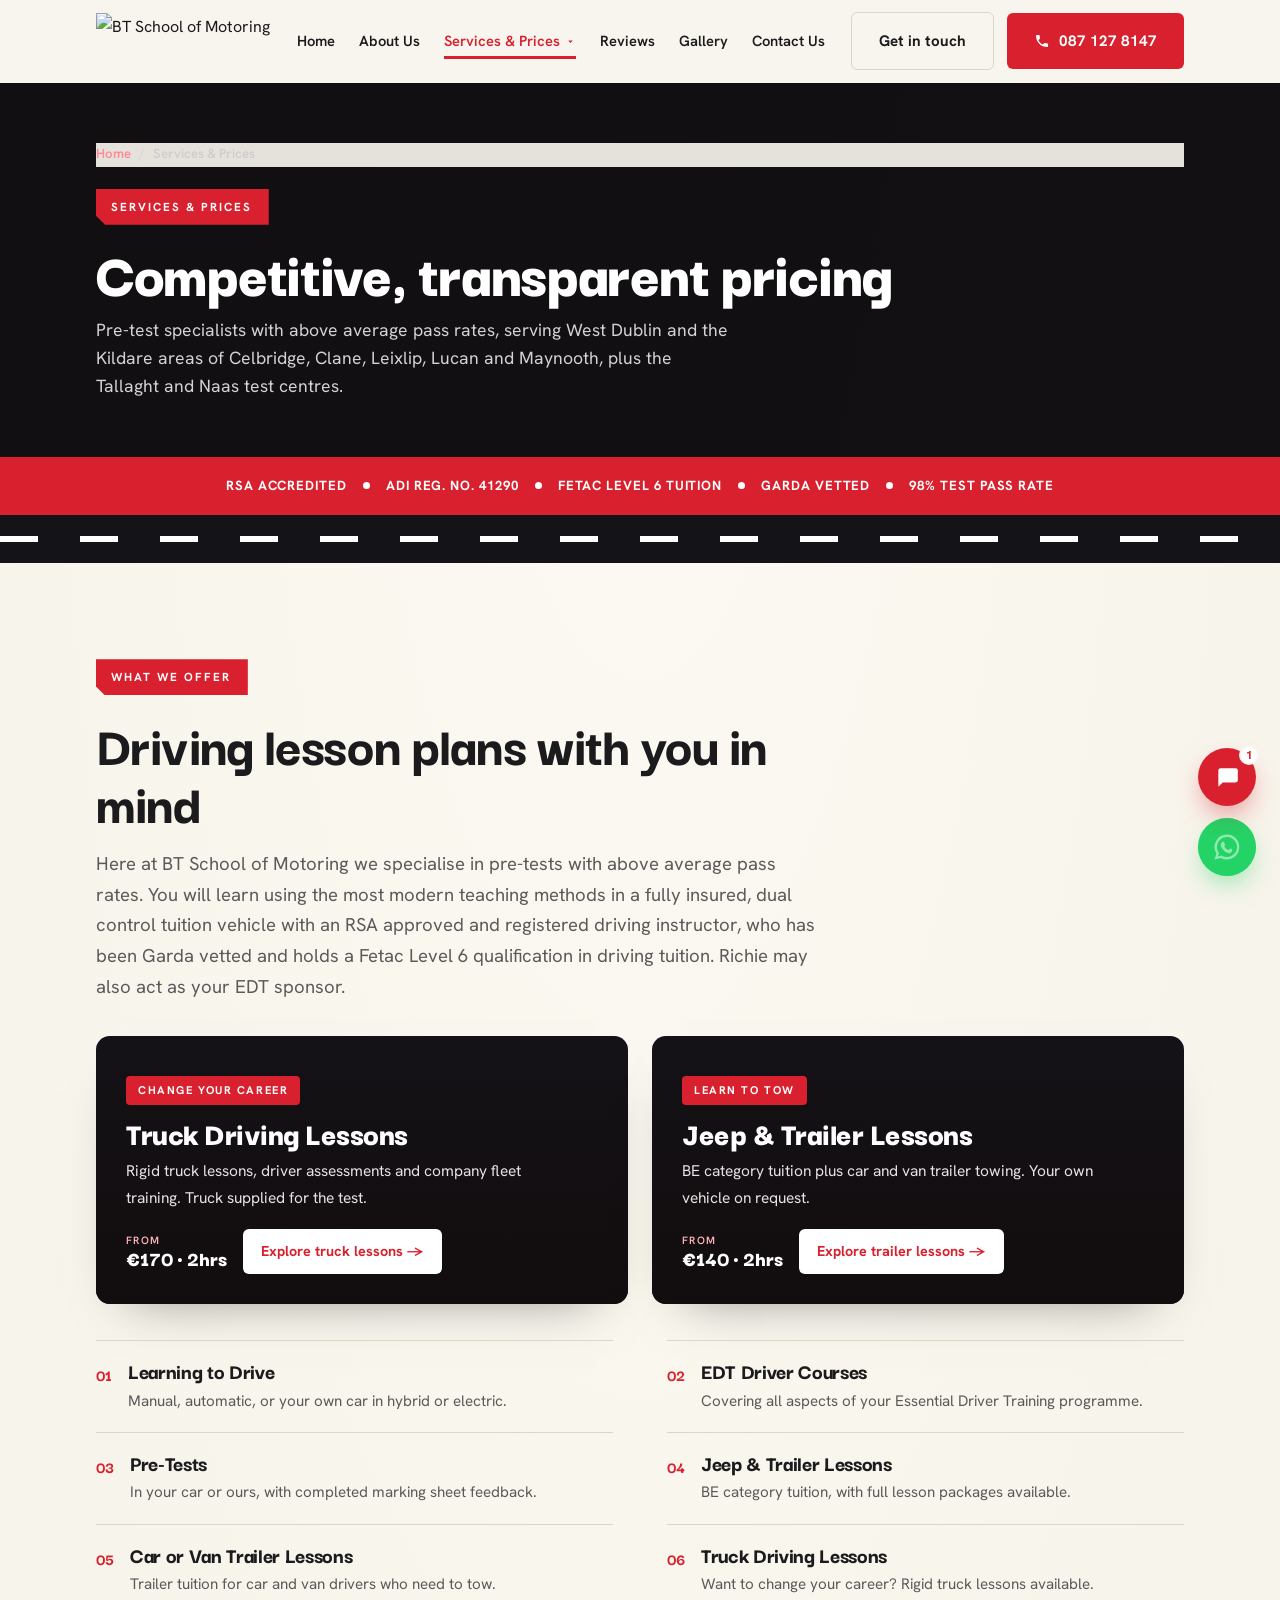
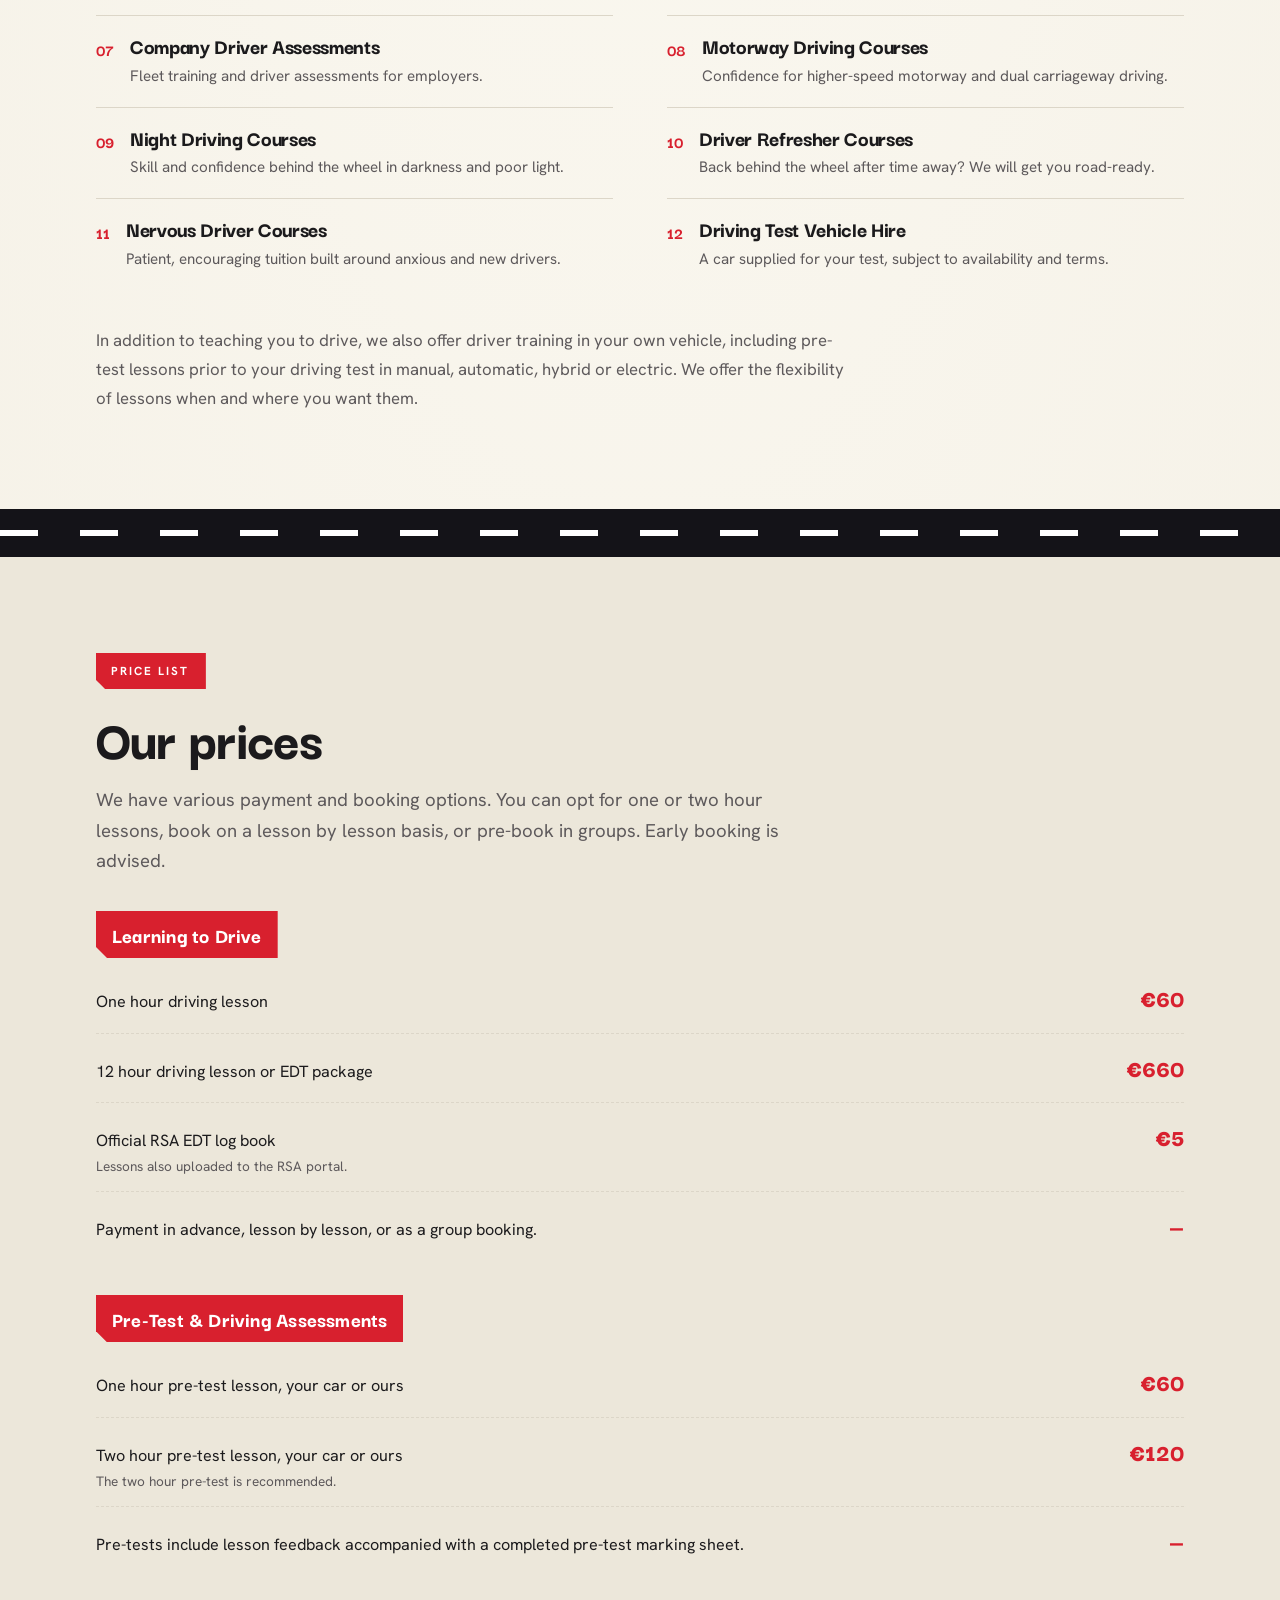
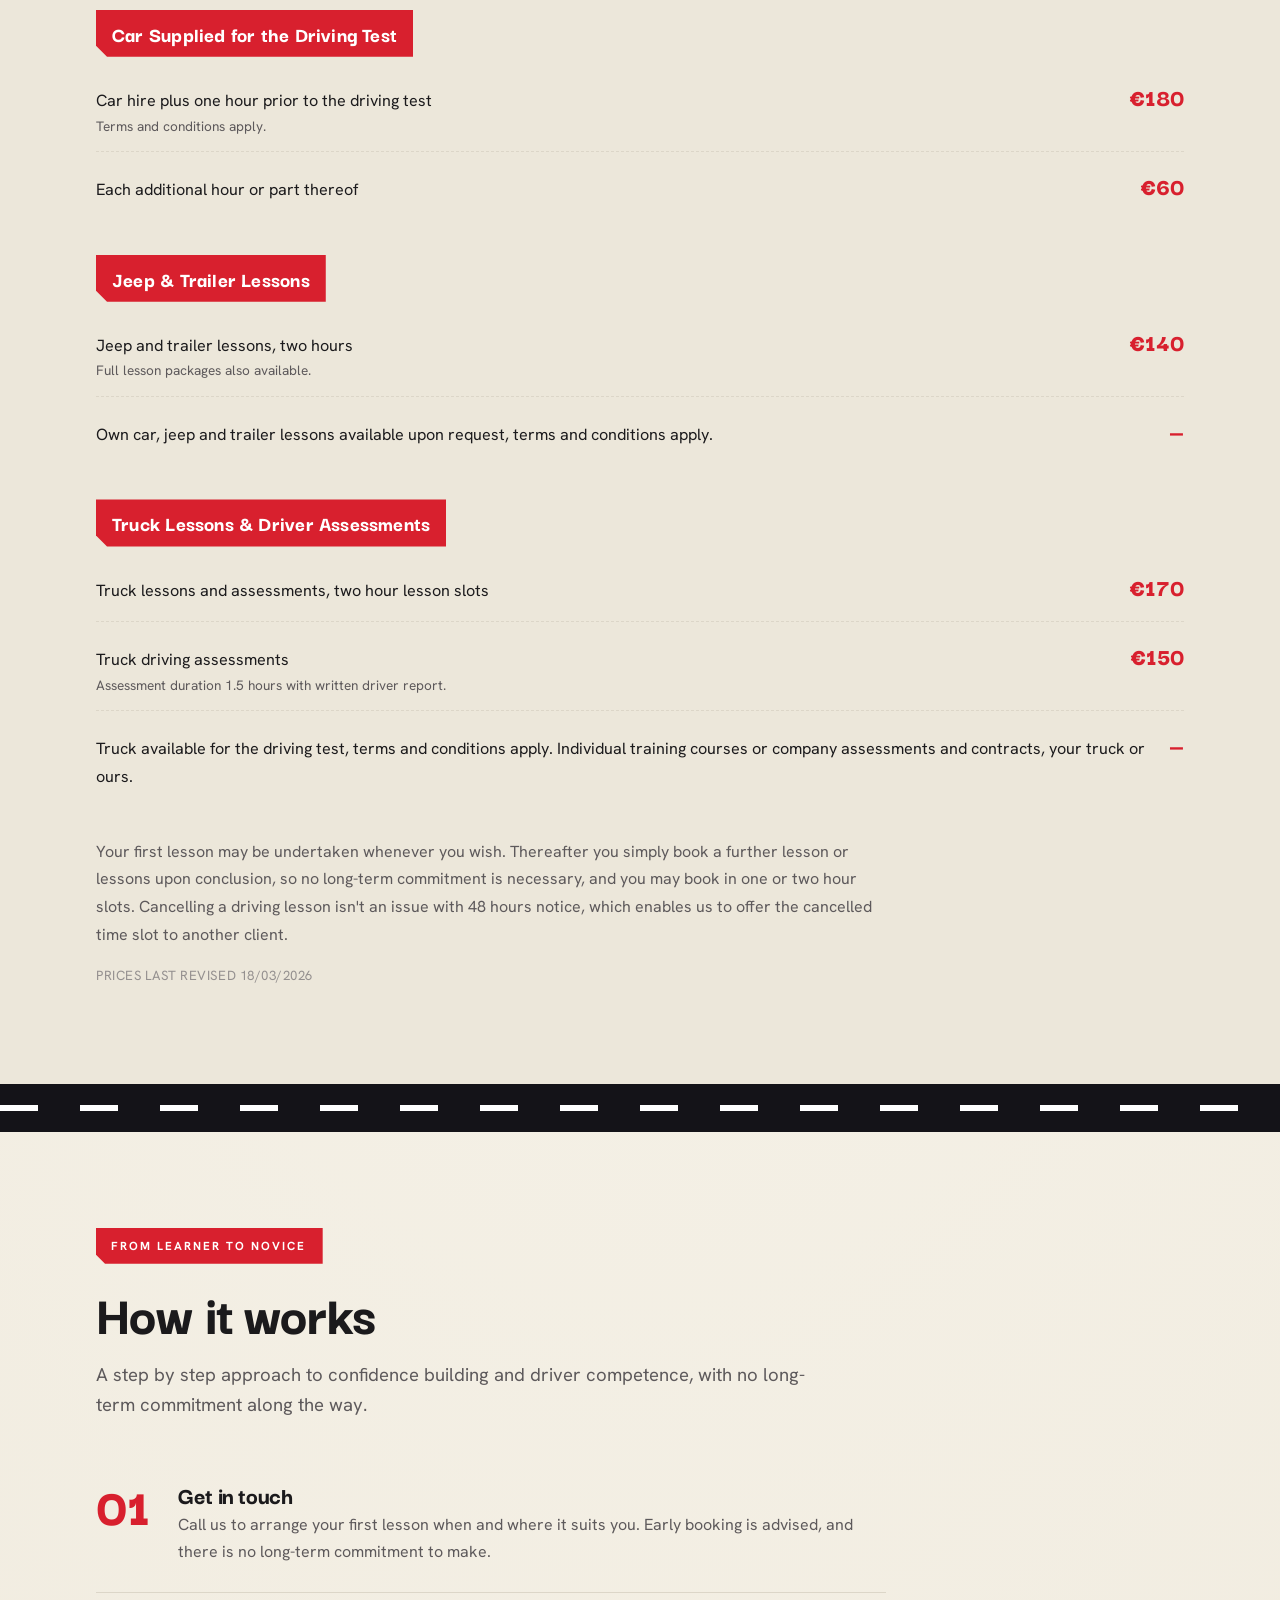
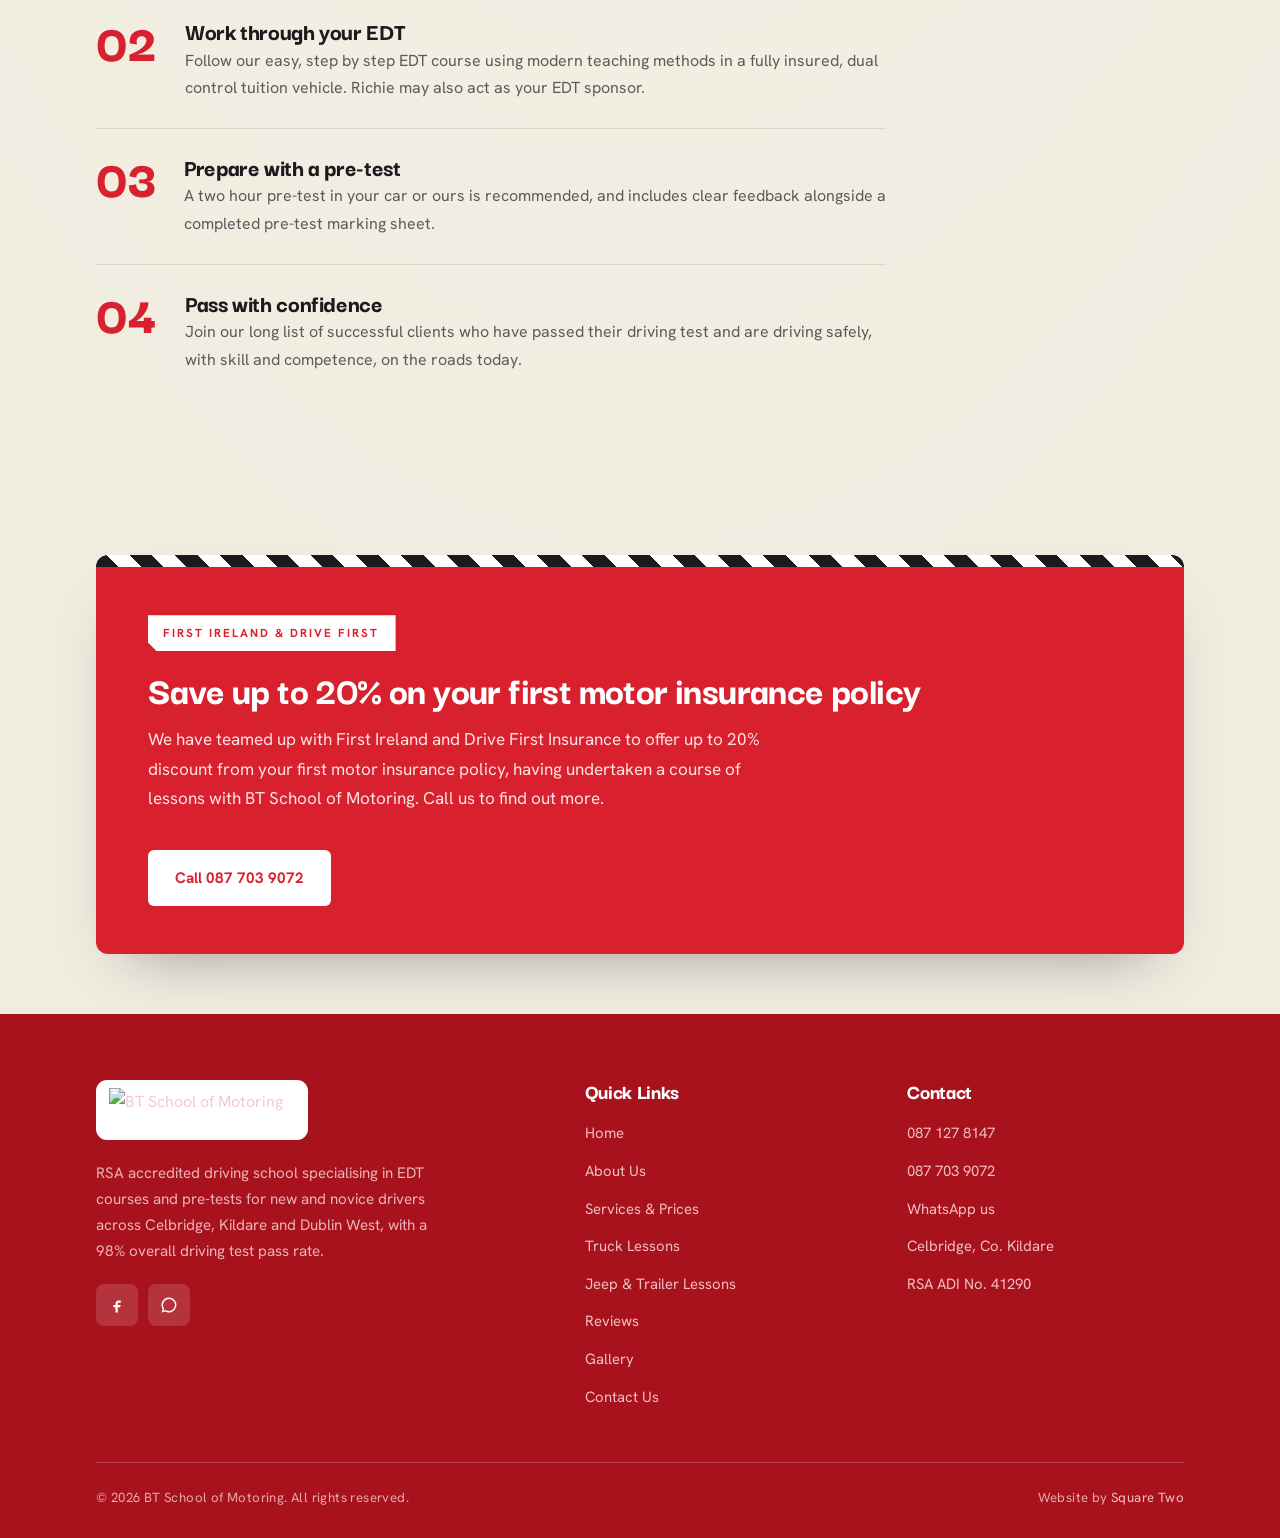
==== commit d2a4c5f7: "Add photo gallery page, wire into nav/footer/sitemap" ====
--- a/bt-driving_school.html
+++ b/bt-driving_school.html
@@ -87,6 +87,7 @@
         </div>
       </div>
       <a href="/reviews.html">Reviews</a>
+      <a href="/gallery.html">Gallery</a>
       <a href="/bt_driving_school.html">Contact Us</a>
     </div>
     <div class="nav-cta">
@@ -106,6 +107,7 @@
   <a href="/truck-driving-lessons.html">Truck Lessons</a>
   <a href="/jeep-and-trailer-lessons.html">Jeep &amp; Trailer Lessons</a>
   <a href="/reviews.html">Reviews</a>
+  <a href="/gallery.html">Gallery</a>
   <a href="/bt_driving_school.html">Contact Us</a>
   <a href="tel:+353871278147" class="btn btn-red">Call 087 127 8147</a>
 </div>
@@ -301,6 +303,7 @@
         <a href="/truck-driving-lessons.html">Truck Lessons</a>
         <a href="/jeep-and-trailer-lessons.html">Jeep &amp; Trailer Lessons</a>
         <a href="/reviews.html">Reviews</a>
+        <a href="/gallery.html">Gallery</a>
         <a href="/bt_driving_school.html">Contact Us</a>
       </div>
       <div class="foot-col">
--- a/style.css
+++ b/style.css
@@ -93,7 +93,7 @@
 nav.scrolled{border-color:var(--line);box-shadow:0 6px 22px -20px rgba(0,0,0,.6)}
 .nav-in{display:flex;align-items:center;justify-content:space-between;height:82px}
 .brand img{height:56px;width:auto;max-width:212px;object-fit:contain}
-.nav-links{display:flex;align-items:center;gap:30px}
+.nav-links{display:flex;align-items:center;gap:24px}
 .nav-links a{font-size:.92rem;font-weight:600;position:relative;padding:5px 0}
 .nav-links a::after{content:"";position:absolute;left:0;bottom:0;width:0;height:3px;background:var(--red);transition:width .2s ease}
 .nav-links a:hover::after,.nav-links a.active::after{width:100%}
@@ -140,6 +140,19 @@
 .feature-card .fc-go{display:inline-flex;align-items:center;gap:7px;background:#fff;color:var(--red);font-weight:700;font-size:.9rem;padding:10px 18px;border-radius:6px;transition:gap .16s ease}
 .feature-card:hover .fc-go{gap:11px}
 @media(max-width:680px){.feature-grid{grid-template-columns:1fr}}
+@media(max-width:1080px){.nav-cta .btn-out-d{display:none}}
+
+/* gallery */
+.gallery{margin-top:40px;display:grid;grid-template-columns:repeat(3,1fr);gap:16px}
+.gallery a{position:relative;display:block;overflow:hidden;border-radius:12px;border:1px solid var(--line);background:var(--card);aspect-ratio:4/3;box-shadow:0 18px 40px -30px rgba(0,0,0,.4)}
+.gallery img{width:100%;height:100%;object-fit:cover;transition:transform .35s ease}
+.gallery a:hover img{transform:scale(1.06)}
+.gallery a::after{content:"";position:absolute;inset:0;background:linear-gradient(180deg,transparent 55%,rgba(18,12,13,.4));opacity:0;transition:opacity .3s ease}
+.gallery a:hover::after{opacity:1}
+.gallery figcaption{position:absolute;left:0;right:0;bottom:0;z-index:2;padding:14px 16px;color:#fff;font-weight:600;font-size:.9rem;opacity:0;transform:translateY(6px);transition:opacity .3s ease,transform .3s ease}
+.gallery a:hover figcaption{opacity:1;transform:translateY(0)}
+@media(max-width:820px){.gallery{grid-template-columns:repeat(2,1fr);gap:12px}}
+@media(max-width:520px){.gallery{grid-template-columns:1fr}}
 .burger{display:none;flex-direction:column;gap:5px;background:none;border:none;cursor:pointer;padding:8px}
 .burger span{width:25px;height:3px;background:var(--ink);border-radius:2px;transition:.25s}
 .burger.open span:nth-child(1){transform:translateY(8px) rotate(45deg)}
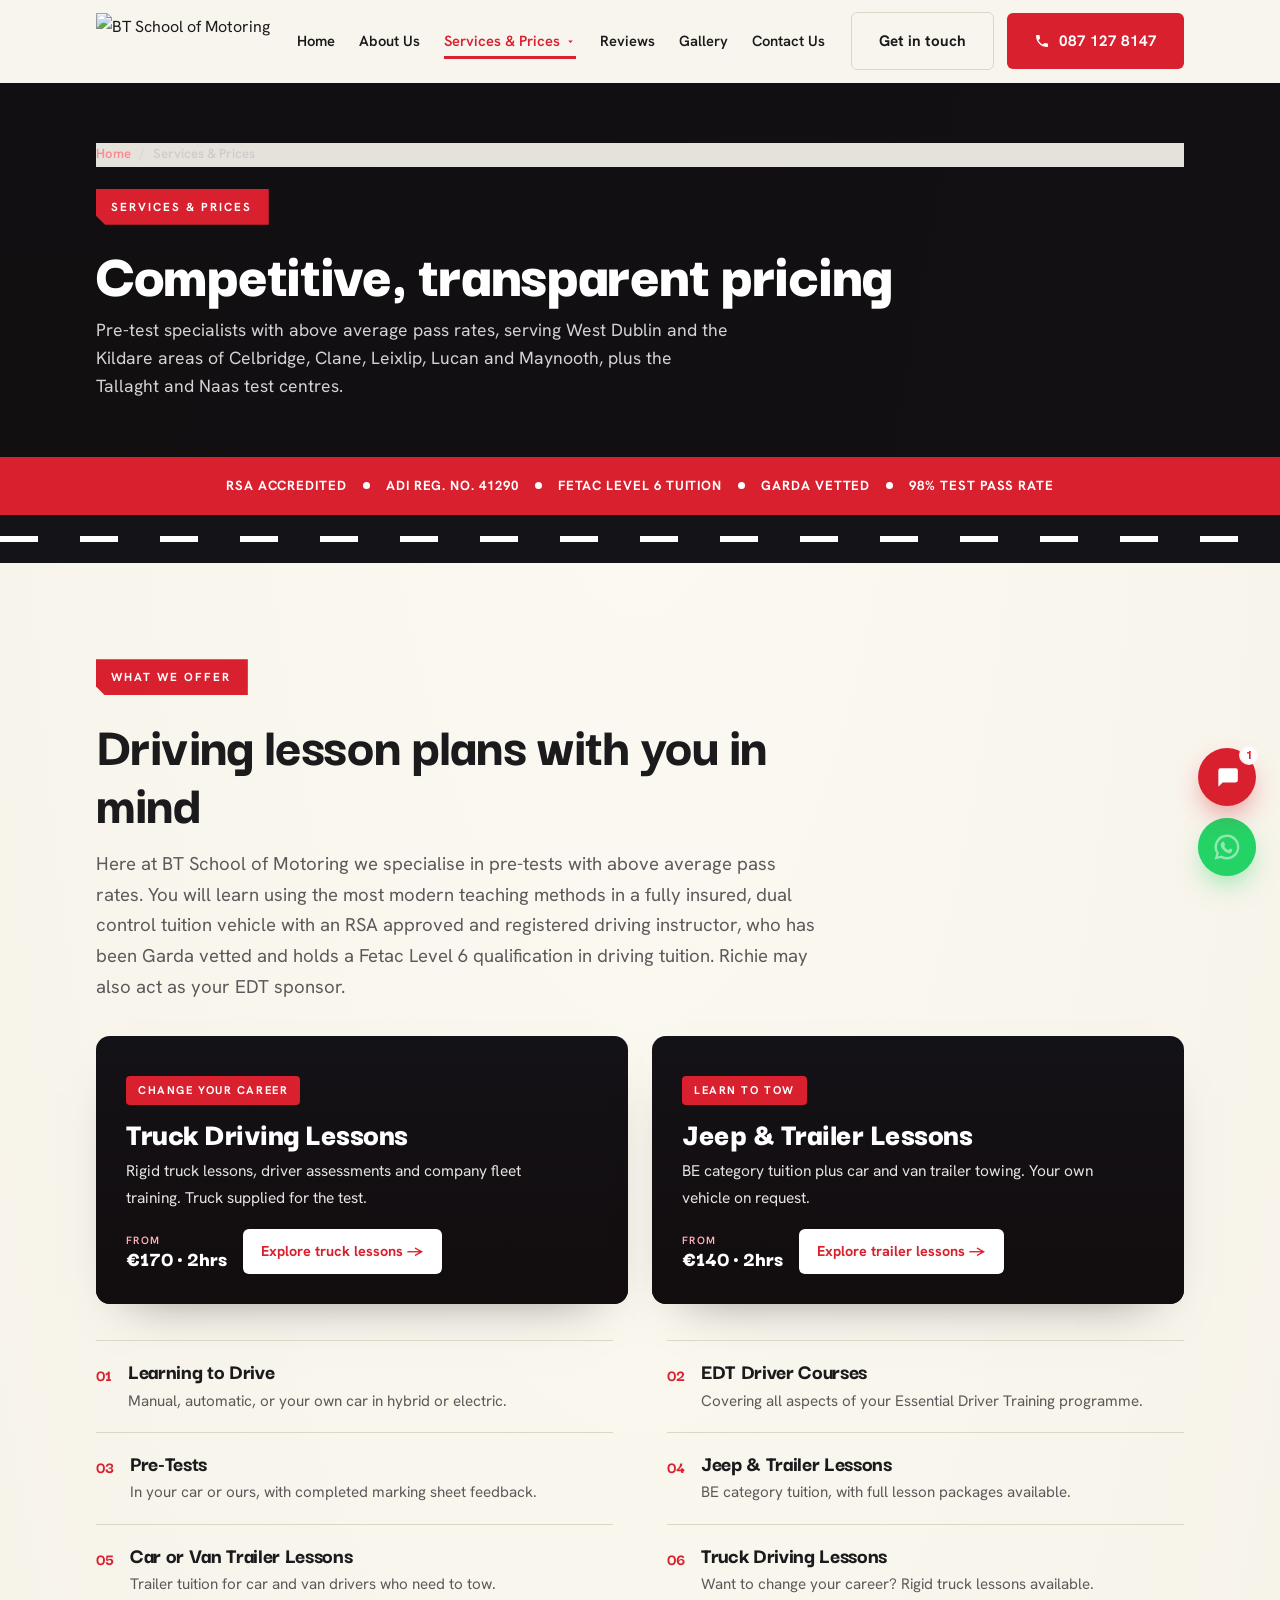
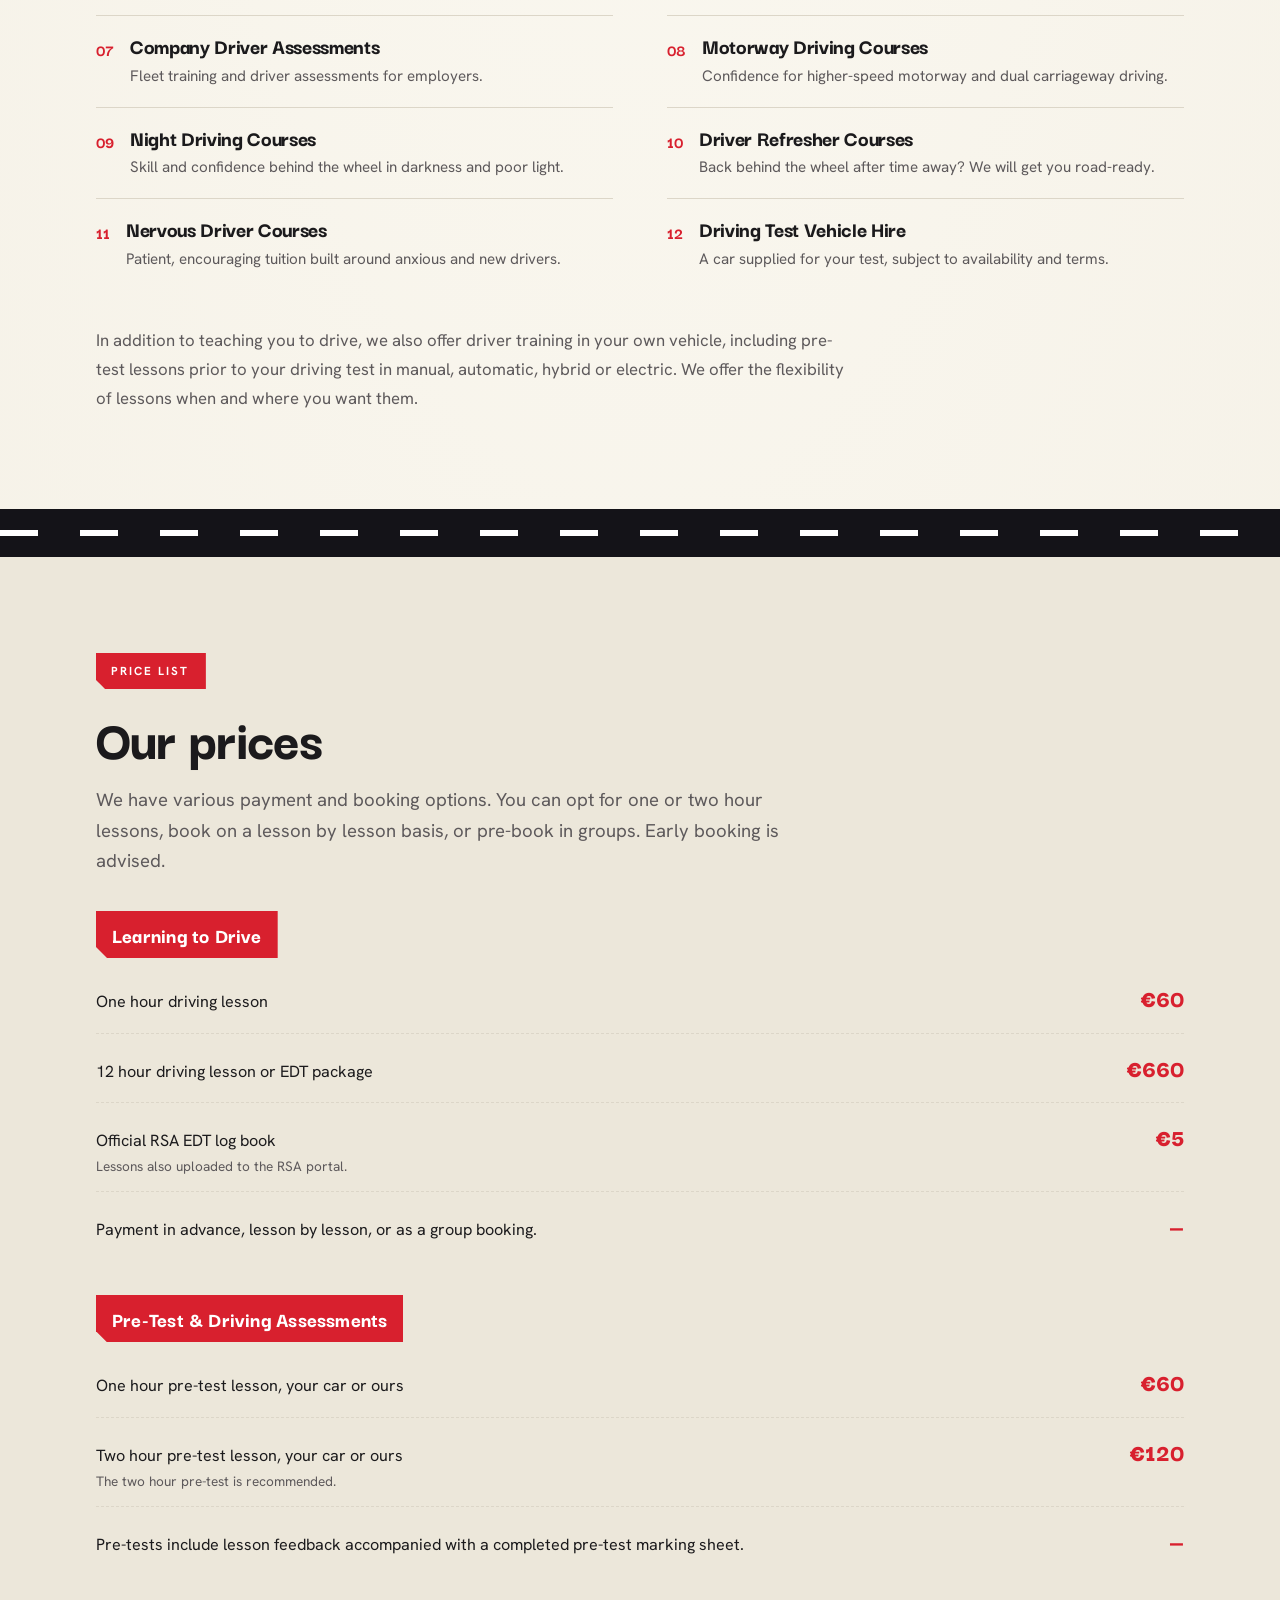
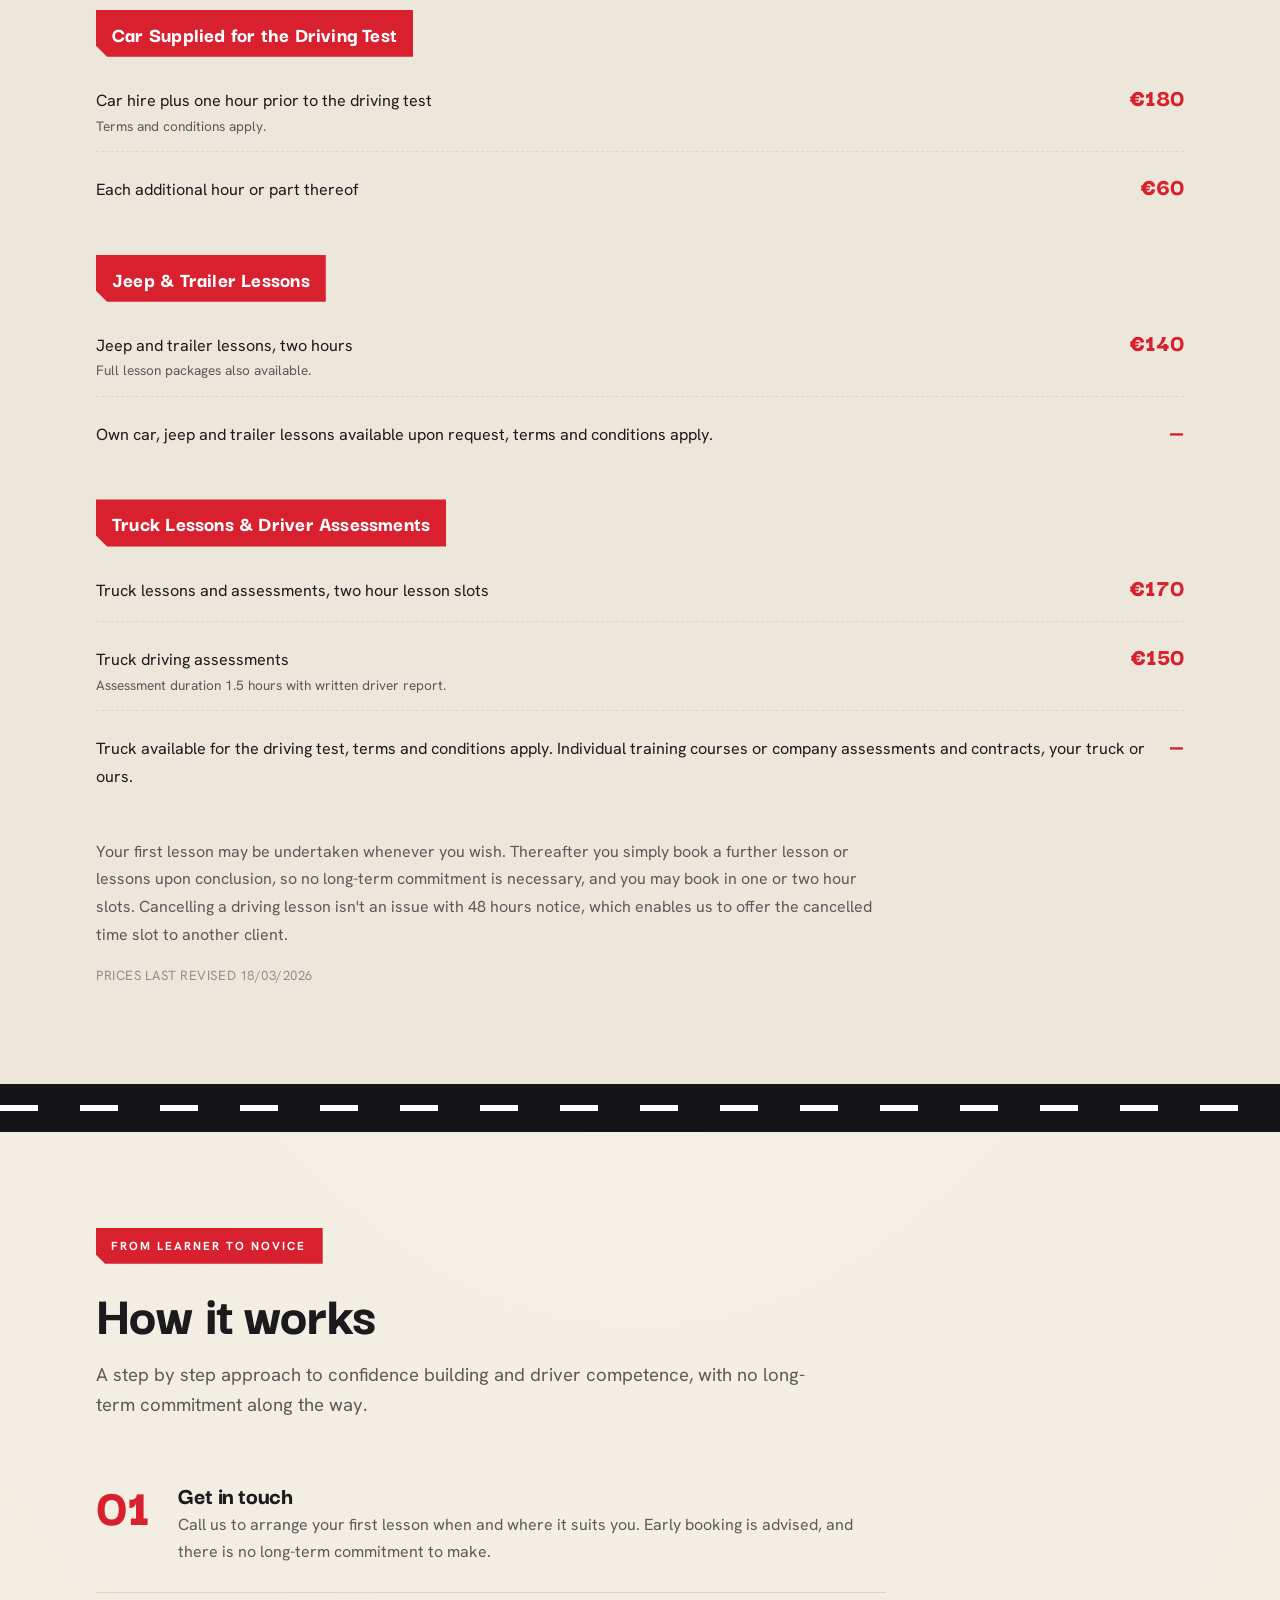
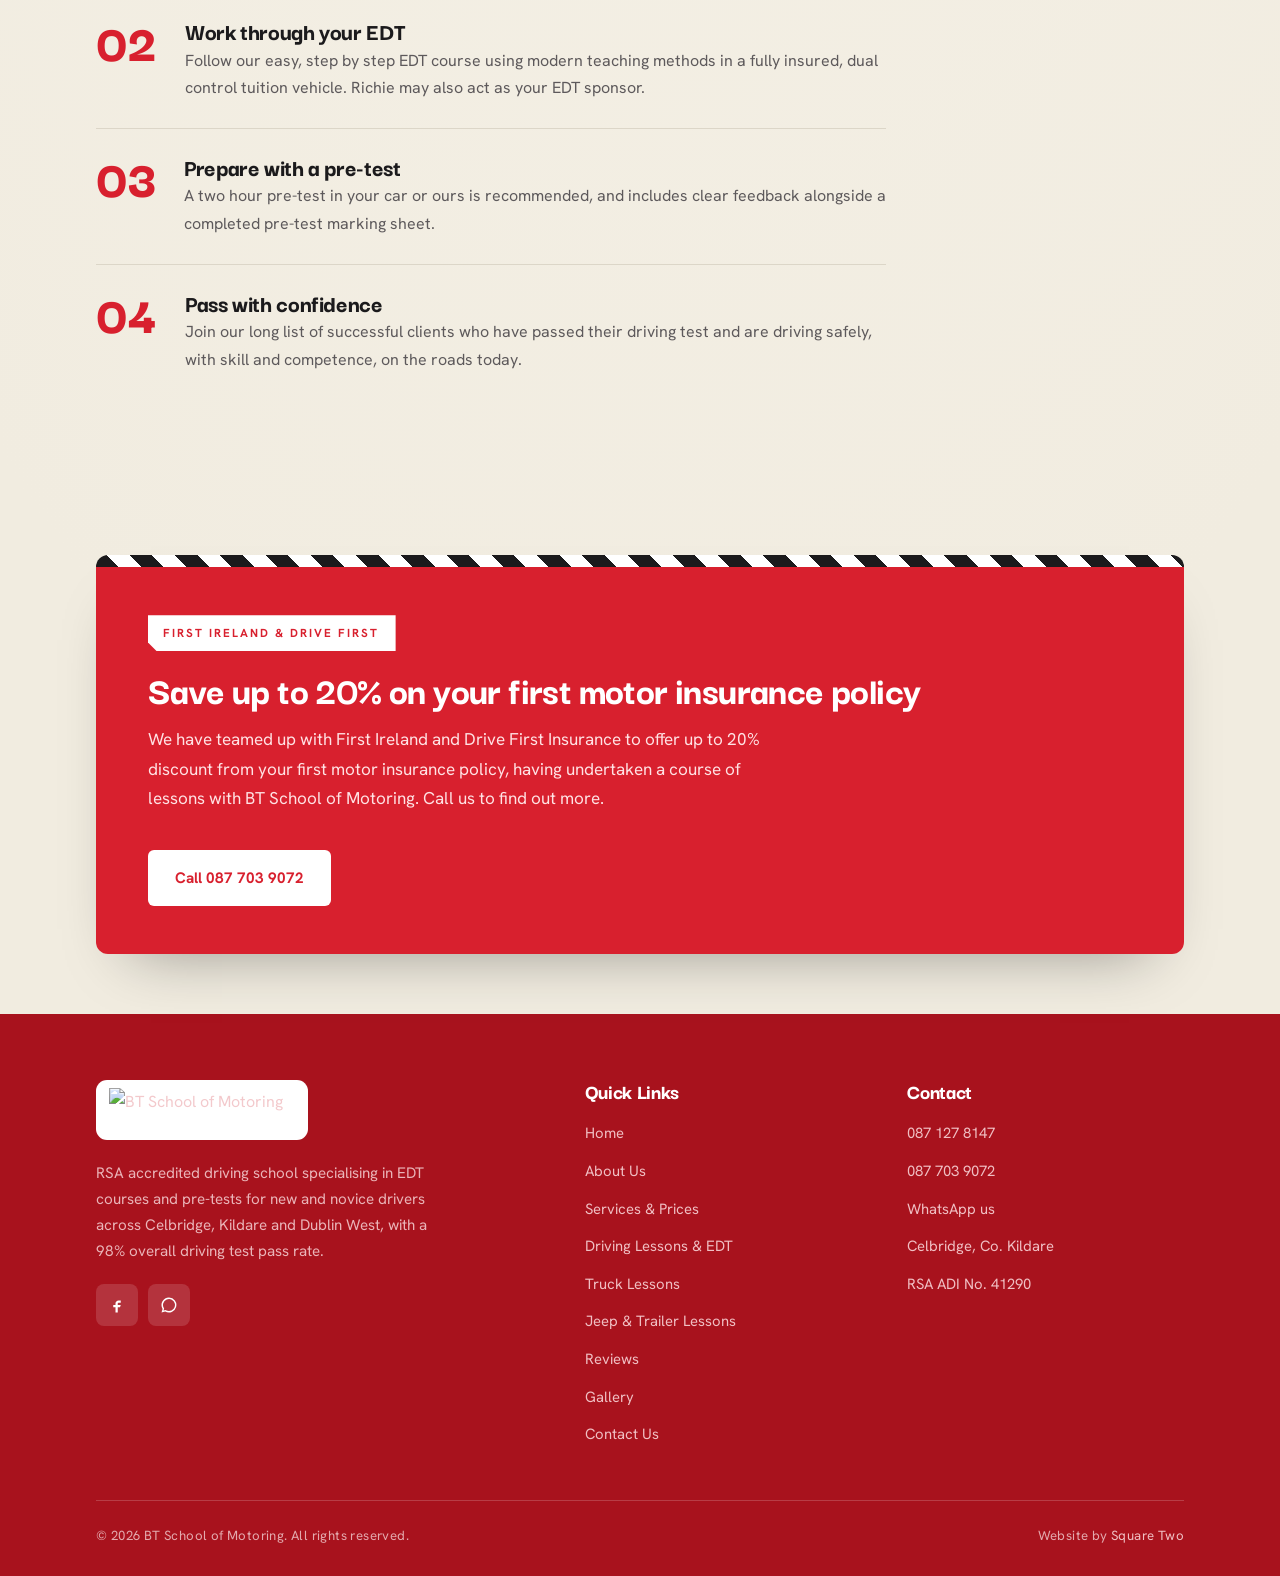
==== commit 2a5291d9: "Add dedicated Driving Lessons & EDT page, wire nav/footers/sitemap" ====
--- a/bt-driving_school.html
+++ b/bt-driving_school.html
@@ -82,6 +82,7 @@
         </a>
         <div class="nav-drop-menu">
           <a href="/bt-driving_school.html" class="lead-link">All Services &amp; Prices</a>
+          <a href="/car-driving-lessons.html">Driving Lessons &amp; EDT</a>
           <a href="/truck-driving-lessons.html">Truck Driving Lessons</a>
           <a href="/jeep-and-trailer-lessons.html">Jeep &amp; Trailer Lessons</a>
         </div>
@@ -104,6 +105,7 @@
   <a href="/">Home</a>
   <a href="/bt_driving-school.html">About Us</a>
   <a href="/bt-driving_school.html">Services &amp; Prices</a>
+  <a href="/car-driving-lessons.html">Driving Lessons &amp; EDT</a>
   <a href="/truck-driving-lessons.html">Truck Lessons</a>
   <a href="/jeep-and-trailer-lessons.html">Jeep &amp; Trailer Lessons</a>
   <a href="/reviews.html">Reviews</a>
@@ -300,6 +302,7 @@
         <a href="/">Home</a>
         <a href="/bt_driving-school.html">About Us</a>
         <a href="/bt-driving_school.html">Services &amp; Prices</a>
+        <a href="/car-driving-lessons.html">Driving Lessons &amp; EDT</a>
         <a href="/truck-driving-lessons.html">Truck Lessons</a>
         <a href="/jeep-and-trailer-lessons.html">Jeep &amp; Trailer Lessons</a>
         <a href="/reviews.html">Reviews</a>
--- a/style.css
+++ b/style.css
@@ -142,17 +142,17 @@
 @media(max-width:680px){.feature-grid{grid-template-columns:1fr}}
 @media(max-width:1080px){.nav-cta .btn-out-d{display:none}}
 
-/* gallery */
-.gallery{margin-top:40px;display:grid;grid-template-columns:repeat(3,1fr);gap:16px}
-.gallery a{position:relative;display:block;overflow:hidden;border-radius:12px;border:1px solid var(--line);background:var(--card);aspect-ratio:4/3;box-shadow:0 18px 40px -30px rgba(0,0,0,.4)}
-.gallery img{width:100%;height:100%;object-fit:cover;transition:transform .35s ease}
-.gallery a:hover img{transform:scale(1.06)}
+/* gallery - full uncropped photos, masonry columns */
+.gallery{margin-top:40px;column-count:3;column-gap:16px}
+.gallery a{position:relative;display:block;margin:0 0 16px;overflow:hidden;border-radius:12px;border:1px solid var(--line);background:var(--card);box-shadow:0 18px 40px -30px rgba(0,0,0,.4);break-inside:avoid;-webkit-column-break-inside:avoid}
+.gallery img{width:100%;height:auto;display:block;transition:transform .35s ease}
+.gallery a:hover img{transform:scale(1.04)}
 .gallery a::after{content:"";position:absolute;inset:0;background:linear-gradient(180deg,transparent 55%,rgba(18,12,13,.4));opacity:0;transition:opacity .3s ease}
 .gallery a:hover::after{opacity:1}
 .gallery figcaption{position:absolute;left:0;right:0;bottom:0;z-index:2;padding:14px 16px;color:#fff;font-weight:600;font-size:.9rem;opacity:0;transform:translateY(6px);transition:opacity .3s ease,transform .3s ease}
 .gallery a:hover figcaption{opacity:1;transform:translateY(0)}
-@media(max-width:820px){.gallery{grid-template-columns:repeat(2,1fr);gap:12px}}
-@media(max-width:520px){.gallery{grid-template-columns:1fr}}
+@media(max-width:820px){.gallery{column-count:2;column-gap:12px}.gallery a{margin-bottom:12px}}
+@media(max-width:520px){.gallery{column-count:1}}
 .burger{display:none;flex-direction:column;gap:5px;background:none;border:none;cursor:pointer;padding:8px}
 .burger span{width:25px;height:3px;background:var(--ink);border-radius:2px;transition:.25s}
 .burger.open span:nth-child(1){transform:translateY(8px) rotate(45deg)}
@@ -174,7 +174,7 @@
 .hero-bg{position:absolute;inset:0;background:#141318 center/cover no-repeat}
 .hero-bg::after{
   content:"";position:absolute;inset:0;
-  background:linear-gradient(100deg,rgba(18,12,13,.96) 0%,rgba(18,12,13,.88) 40%,rgba(18,12,13,.5) 70%,rgba(18,12,13,.2) 100%);
+  background:linear-gradient(100deg,rgba(18,12,13,.9) 0%,rgba(18,12,13,.68) 30%,rgba(18,12,13,.3) 55%,rgba(18,12,13,.06) 100%);
 }
 .hero .wrap{position:relative;z-index:2;padding-top:78px;padding-bottom:86px}
 .hero-inner{max-width:660px}
@@ -231,6 +231,14 @@
   box-shadow:0 30px 60px -34px rgba(0,0,0,.45);
 }
 .about-cap{display:block;margin-top:14px;font-size:.85rem;color:var(--muted);font-style:italic;text-align:center}
+/* Homepage full-width fleet banner */
+.fleet-banner{position:relative;margin:0 auto 46px}
+.fleet-banner-frame{position:relative;overflow:hidden;border-radius:14px;border:6px solid #fff;background:#fff;box-shadow:0 40px 74px -34px rgba(0,0,0,.5)}
+.fleet-banner-frame img{display:block;width:100%;height:auto}
+.fleet-banner .roundel{top:-26px;right:-18px}
+.fleet-banner .about-cap{margin-top:16px}
+.about-intro{max-width:820px}
+@media(max-width:600px){.fleet-banner .roundel{width:104px;height:104px;top:-18px;right:-6px}.fleet-banner .roundel b{font-size:2.1rem}}
 /* About page: top-aligned, bold feature photo + side card */
 .about-grid.tall{align-items:start}
 .about-grid.tall .about-photo{width:100%;height:320px;object-fit:cover}
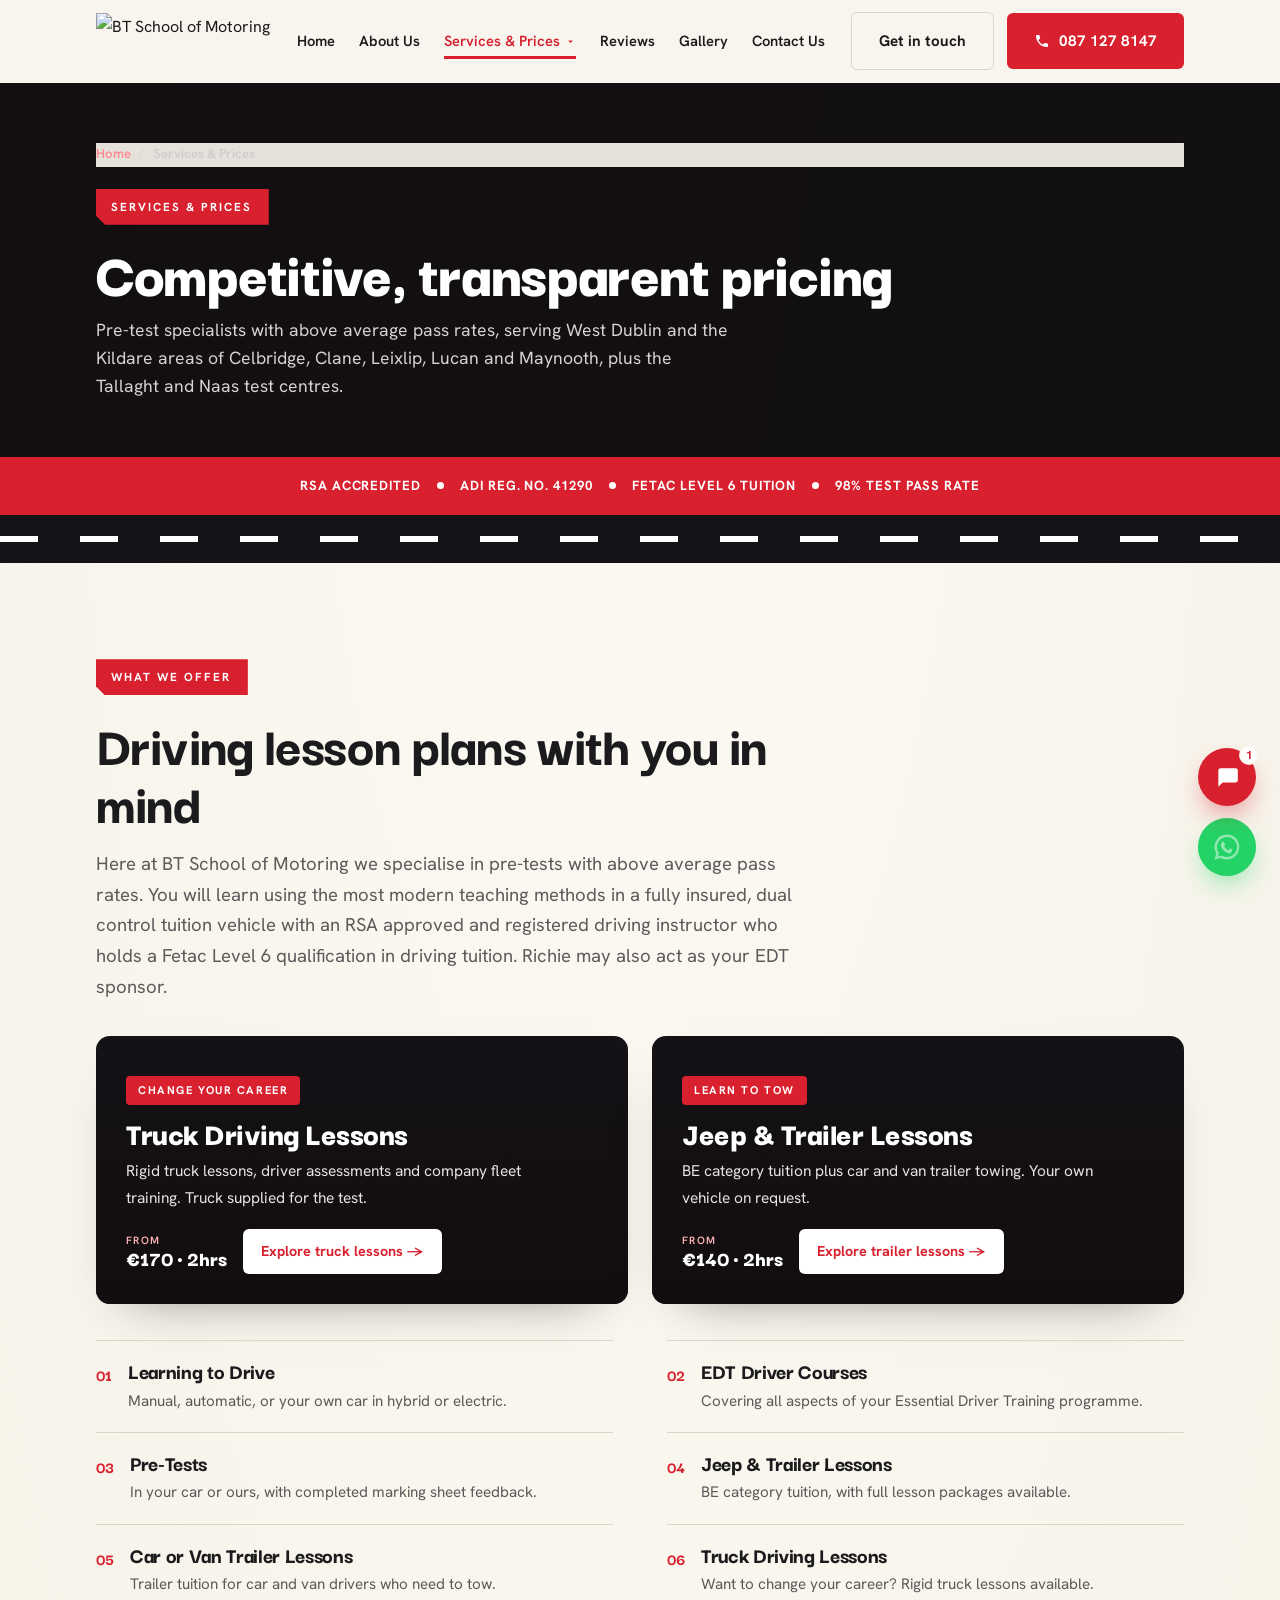
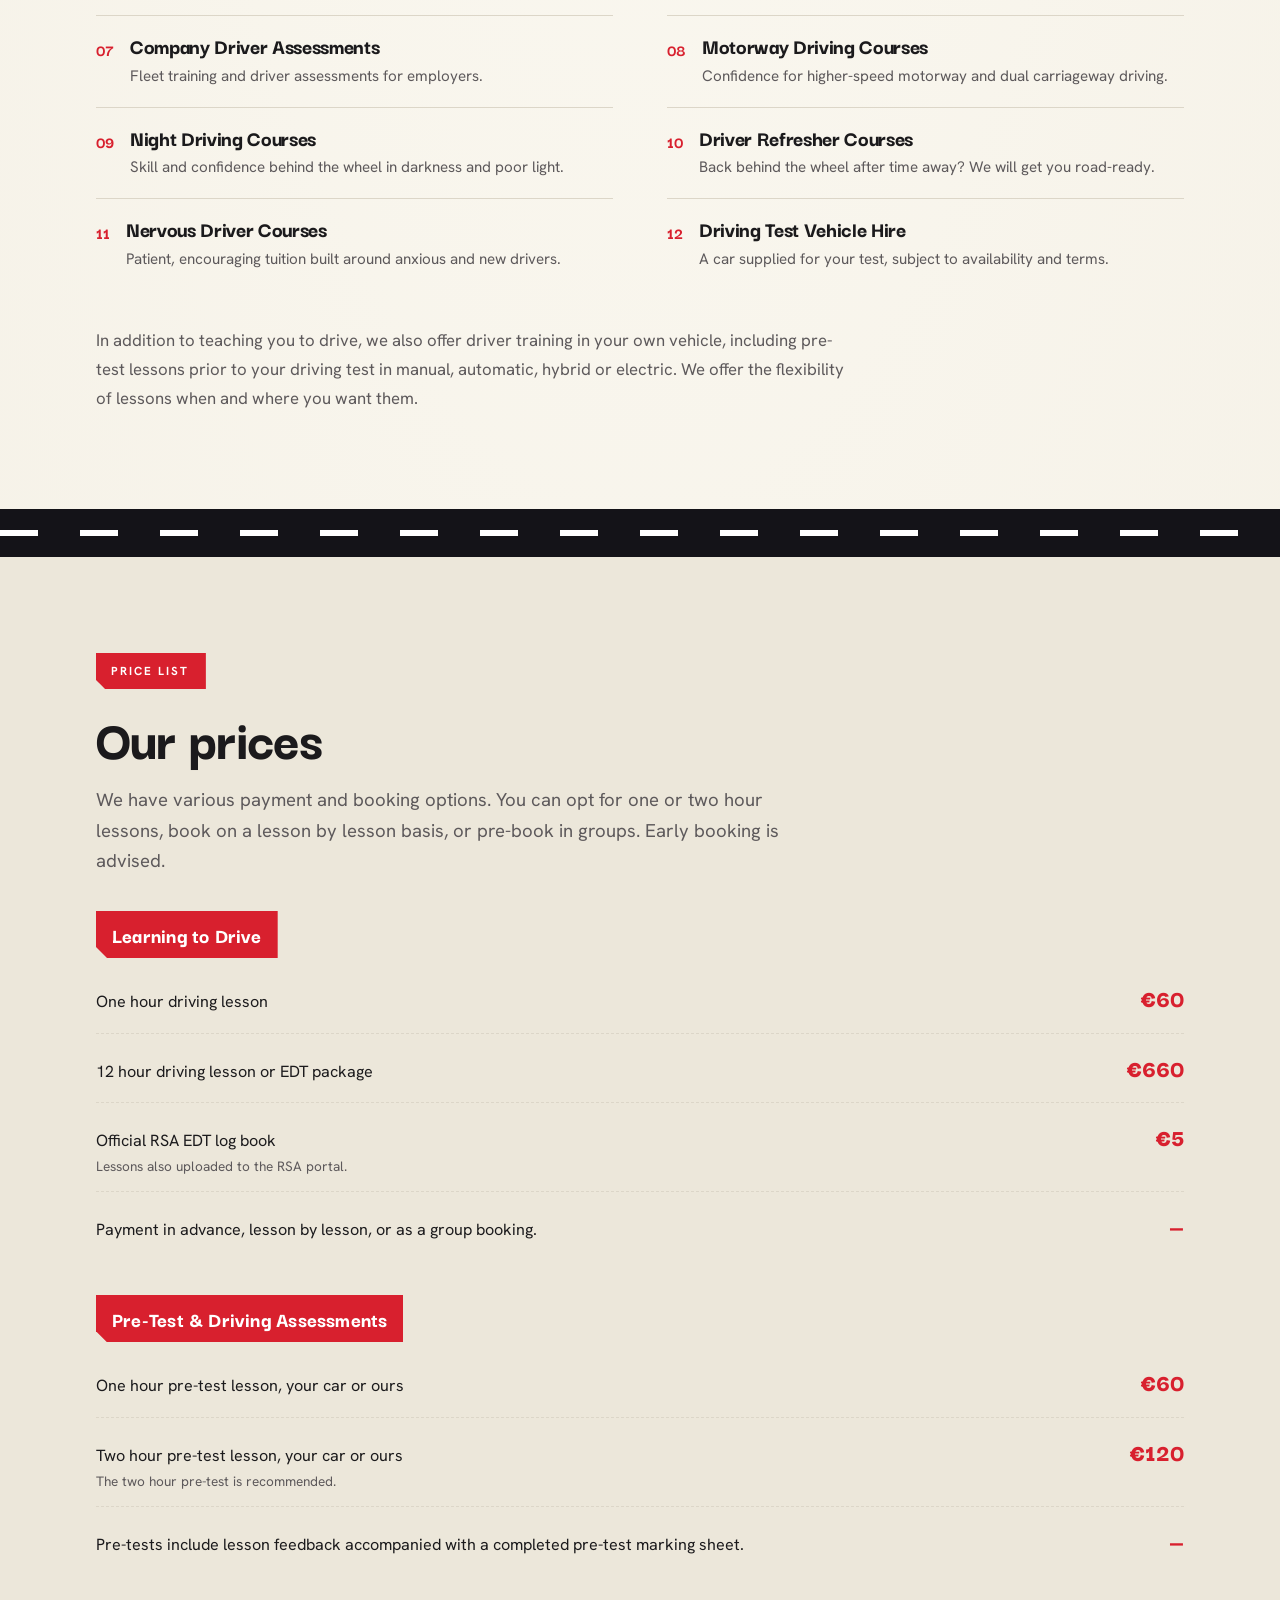
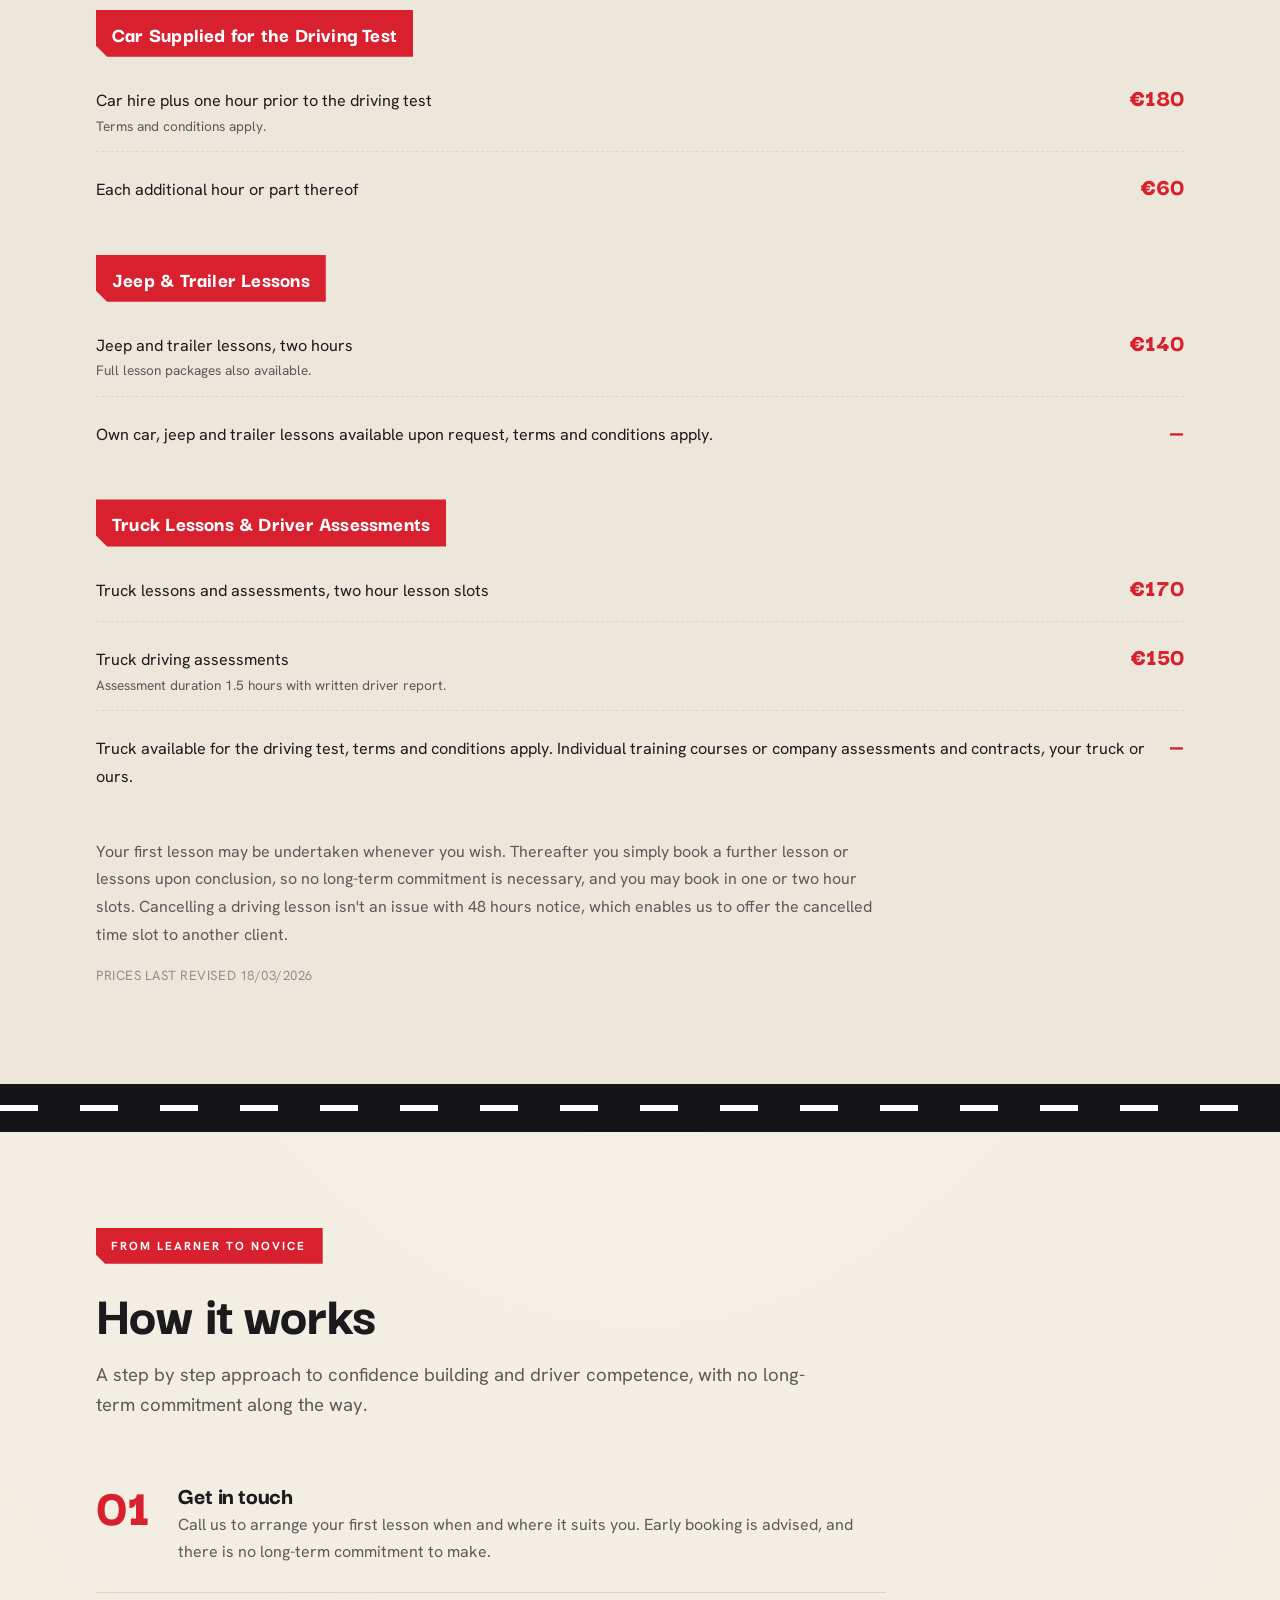
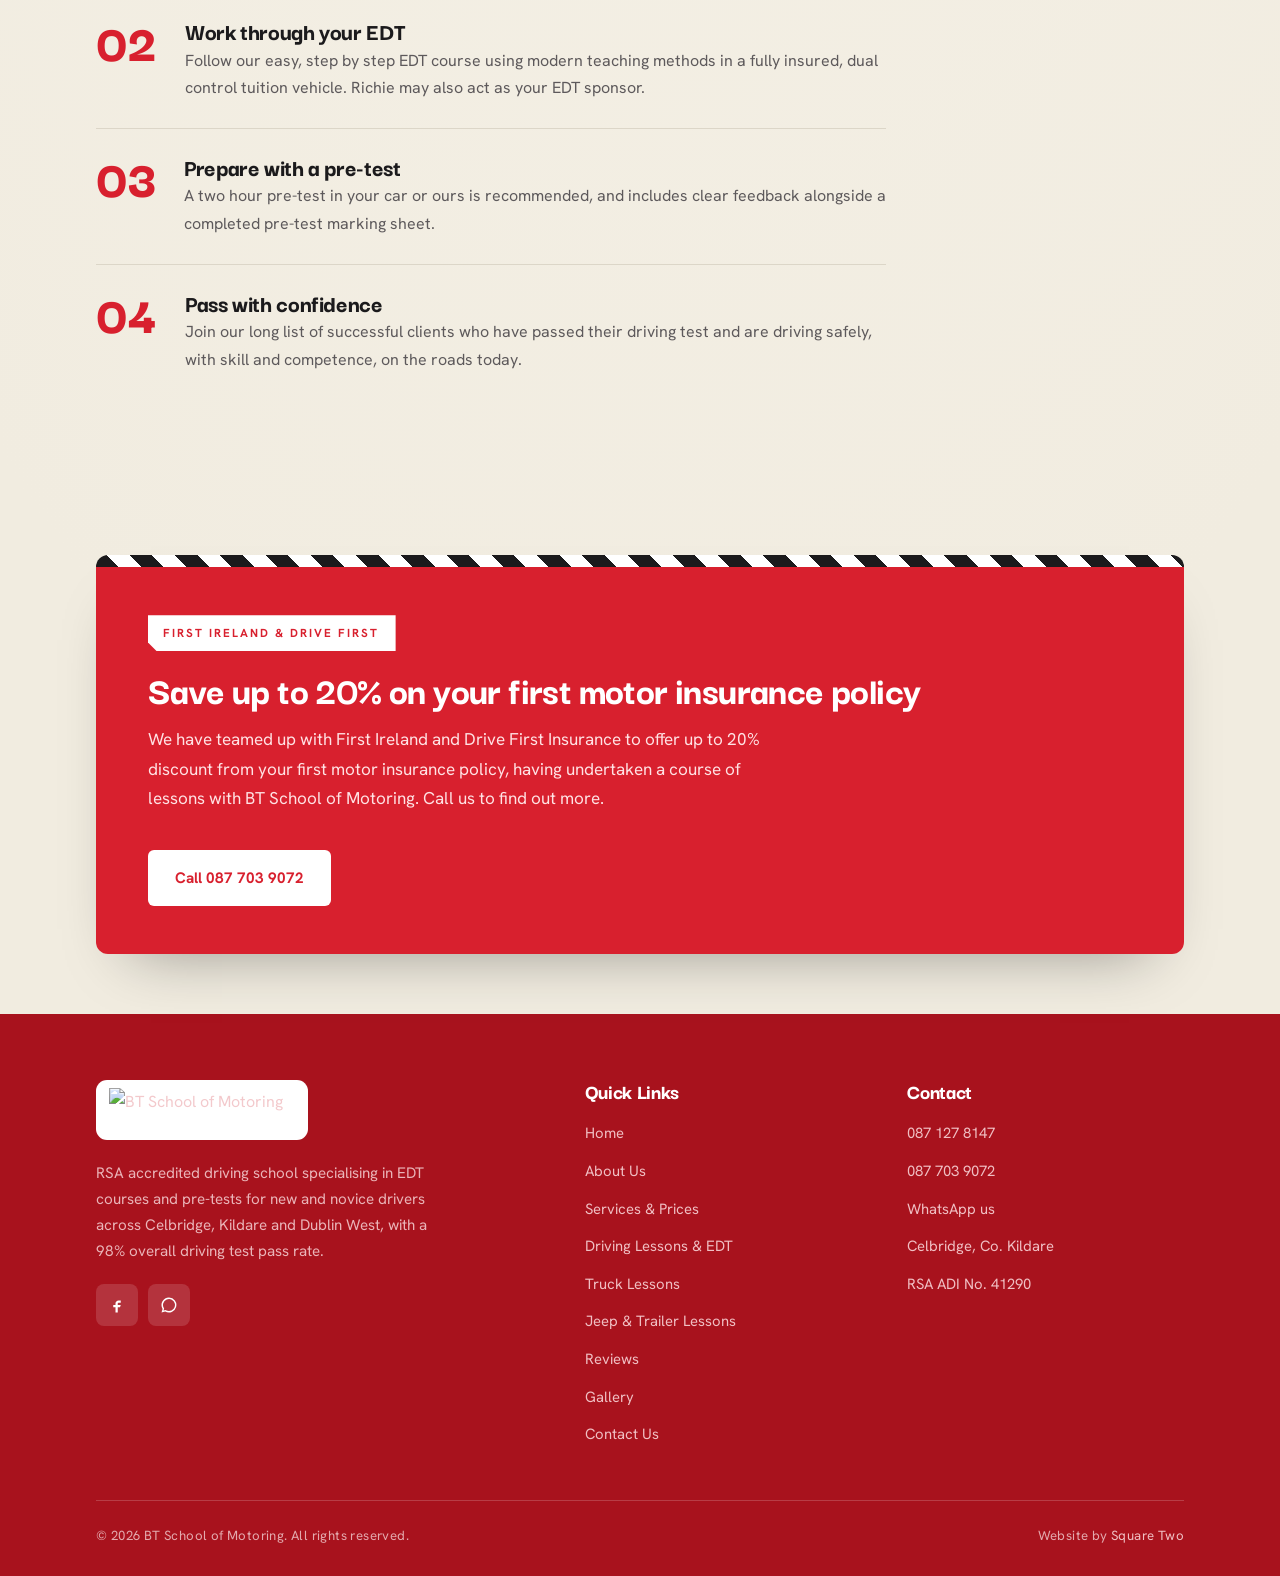
==== commit 75256fc9: "Remove Garda Vetted references sitewide" ====
--- a/bt-driving_school.html
+++ b/bt-driving_school.html
@@ -132,7 +132,6 @@
   <span>RSA Accredited</span><span class="sep"></span>
   <span>ADI Reg. No. 41290</span><span class="sep"></span>
   <span>Fetac Level 6 Tuition</span><span class="sep"></span>
-  <span>Garda Vetted</span><span class="sep"></span>
   <span>98% Test Pass Rate</span>
 </div>
 <div class="lane"><span class="car"></span></div>
@@ -143,7 +142,7 @@
     <div class="measure" data-reveal>
       <span class="eyebrow">What We Offer</span>
       <h2 class="head">Driving lesson plans with you in mind</h2>
-      <p class="lede">Here at BT School of Motoring we specialise in pre-tests with above average pass rates. You will learn using the most modern teaching methods in a fully insured, dual control tuition vehicle with an RSA approved and registered driving instructor, who has been Garda vetted and holds a Fetac Level 6 qualification in driving tuition. Richie may also act as your EDT sponsor.</p>
+      <p class="lede">Here at BT School of Motoring we specialise in pre-tests with above average pass rates. You will learn using the most modern teaching methods in a fully insured, dual control tuition vehicle with an RSA approved and registered driving instructor who holds a Fetac Level 6 qualification in driving tuition. Richie may also act as your EDT sponsor.</p>
     </div>
     <div class="feature-grid" data-reveal>
       <a class="feature-card" href="/truck-driving-lessons.html" style="background-image:url('https://www.btschoolofmotoring.com/uploads/1/4/2/8/142825046/published/bt-truck-2024.jpg')">
--- a/style.css
+++ b/style.css
@@ -172,9 +172,11 @@
 /* ===== HERO (home) ===== */
 .hero{position:relative;min-height:600px;display:flex;align-items:center;color:#fff;overflow:hidden}
 .hero-bg{position:absolute;inset:0;background:#141318 center/cover no-repeat}
-.hero-bg::after{
-  content:"";position:absolute;inset:0;
-  background:linear-gradient(100deg,rgba(18,12,13,.9) 0%,rgba(18,12,13,.68) 30%,rgba(18,12,13,.3) 55%,rgba(18,12,13,.06) 100%);
+.hero p.lead{
+  text-shadow:
+    -1px -1px 2px rgba(0,0,0,.6),1px -1px 2px rgba(0,0,0,.6),
+    -1px 1px 2px rgba(0,0,0,.6),1px 1px 2px rgba(0,0,0,.6),
+    0 0 10px rgba(0,0,0,.85),0 2px 14px rgba(0,0,0,.7);
 }
 .hero .wrap{position:relative;z-index:2;padding-top:78px;padding-bottom:86px}
 .hero-inner{max-width:660px}
@@ -513,7 +515,6 @@
 @media(max-width:680px){
   .sec{padding:64px 0}
   .hero{min-height:auto}
-  .hero-bg::after{background:linear-gradient(180deg,rgba(18,12,13,.86),rgba(18,12,13,.94))}
   .nav-links{display:none}
   .nav-cta .btn-out-d{display:none}
   .burger{display:flex}
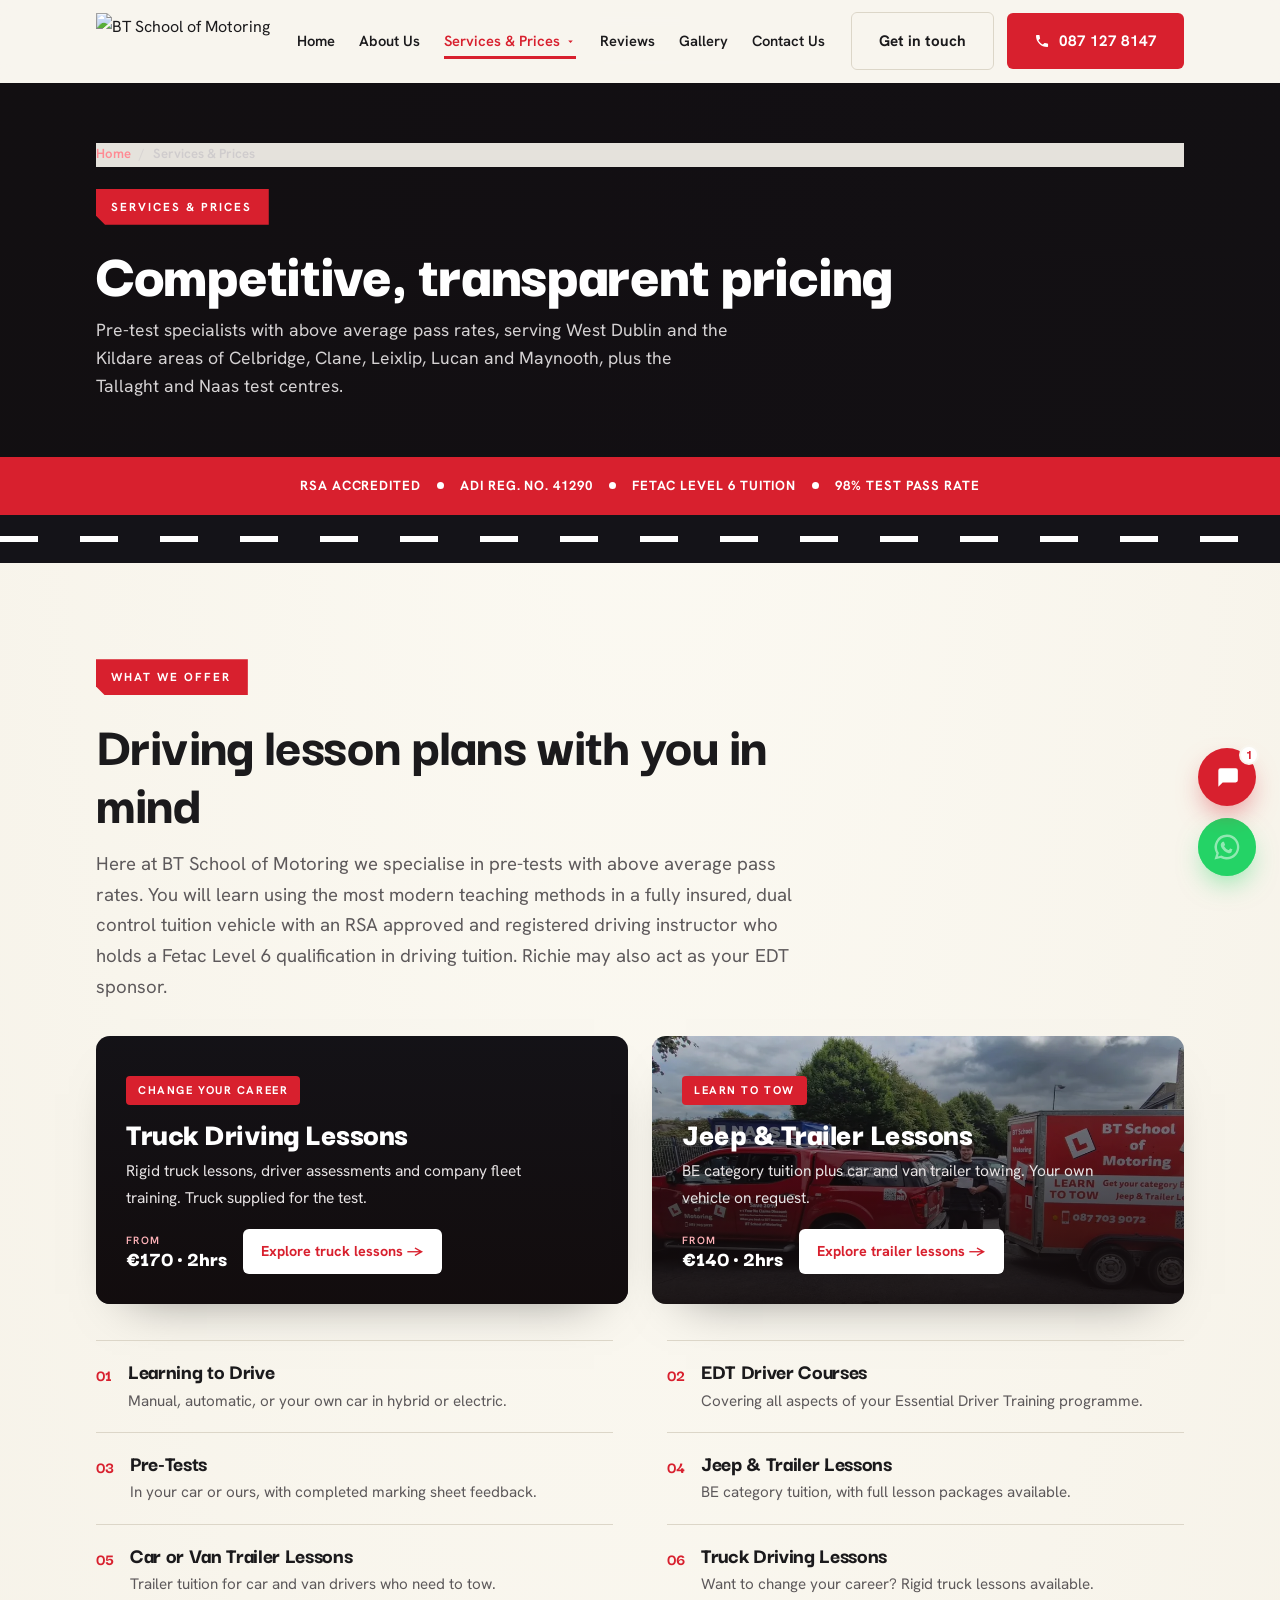
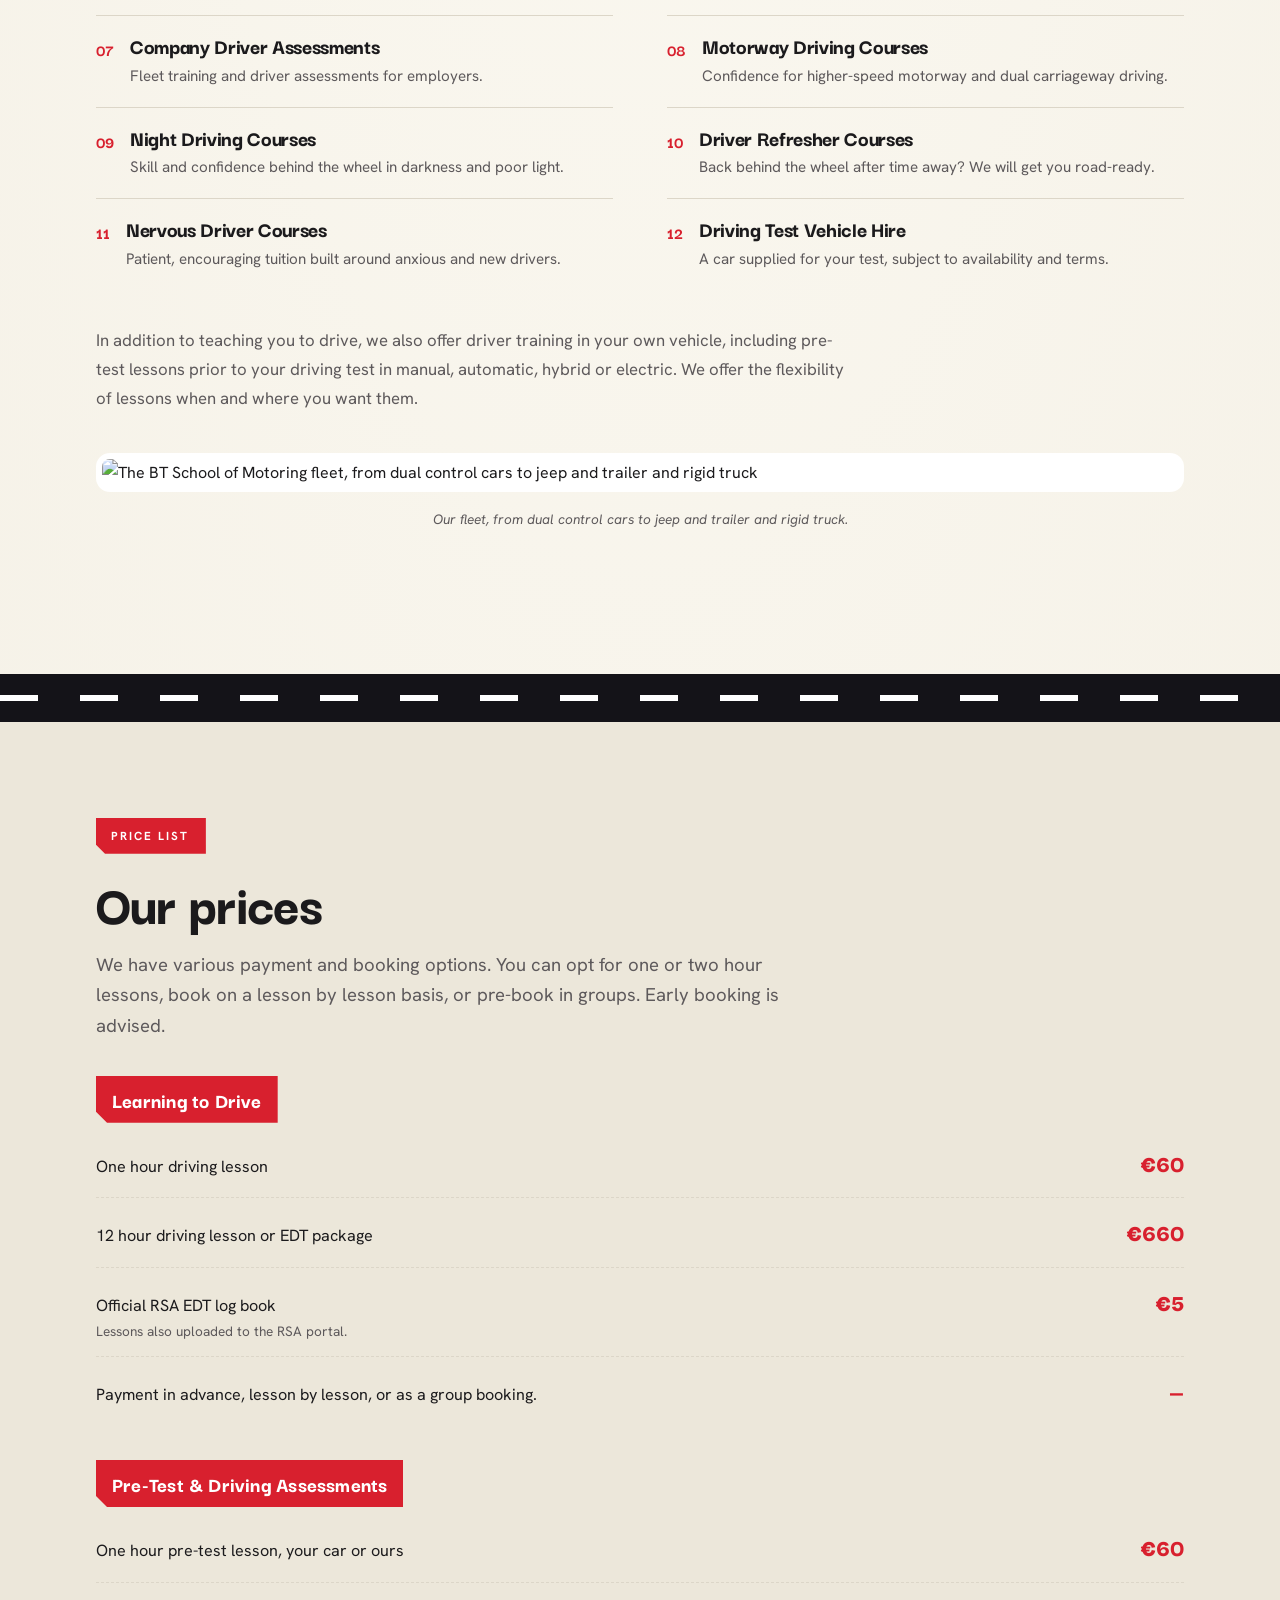
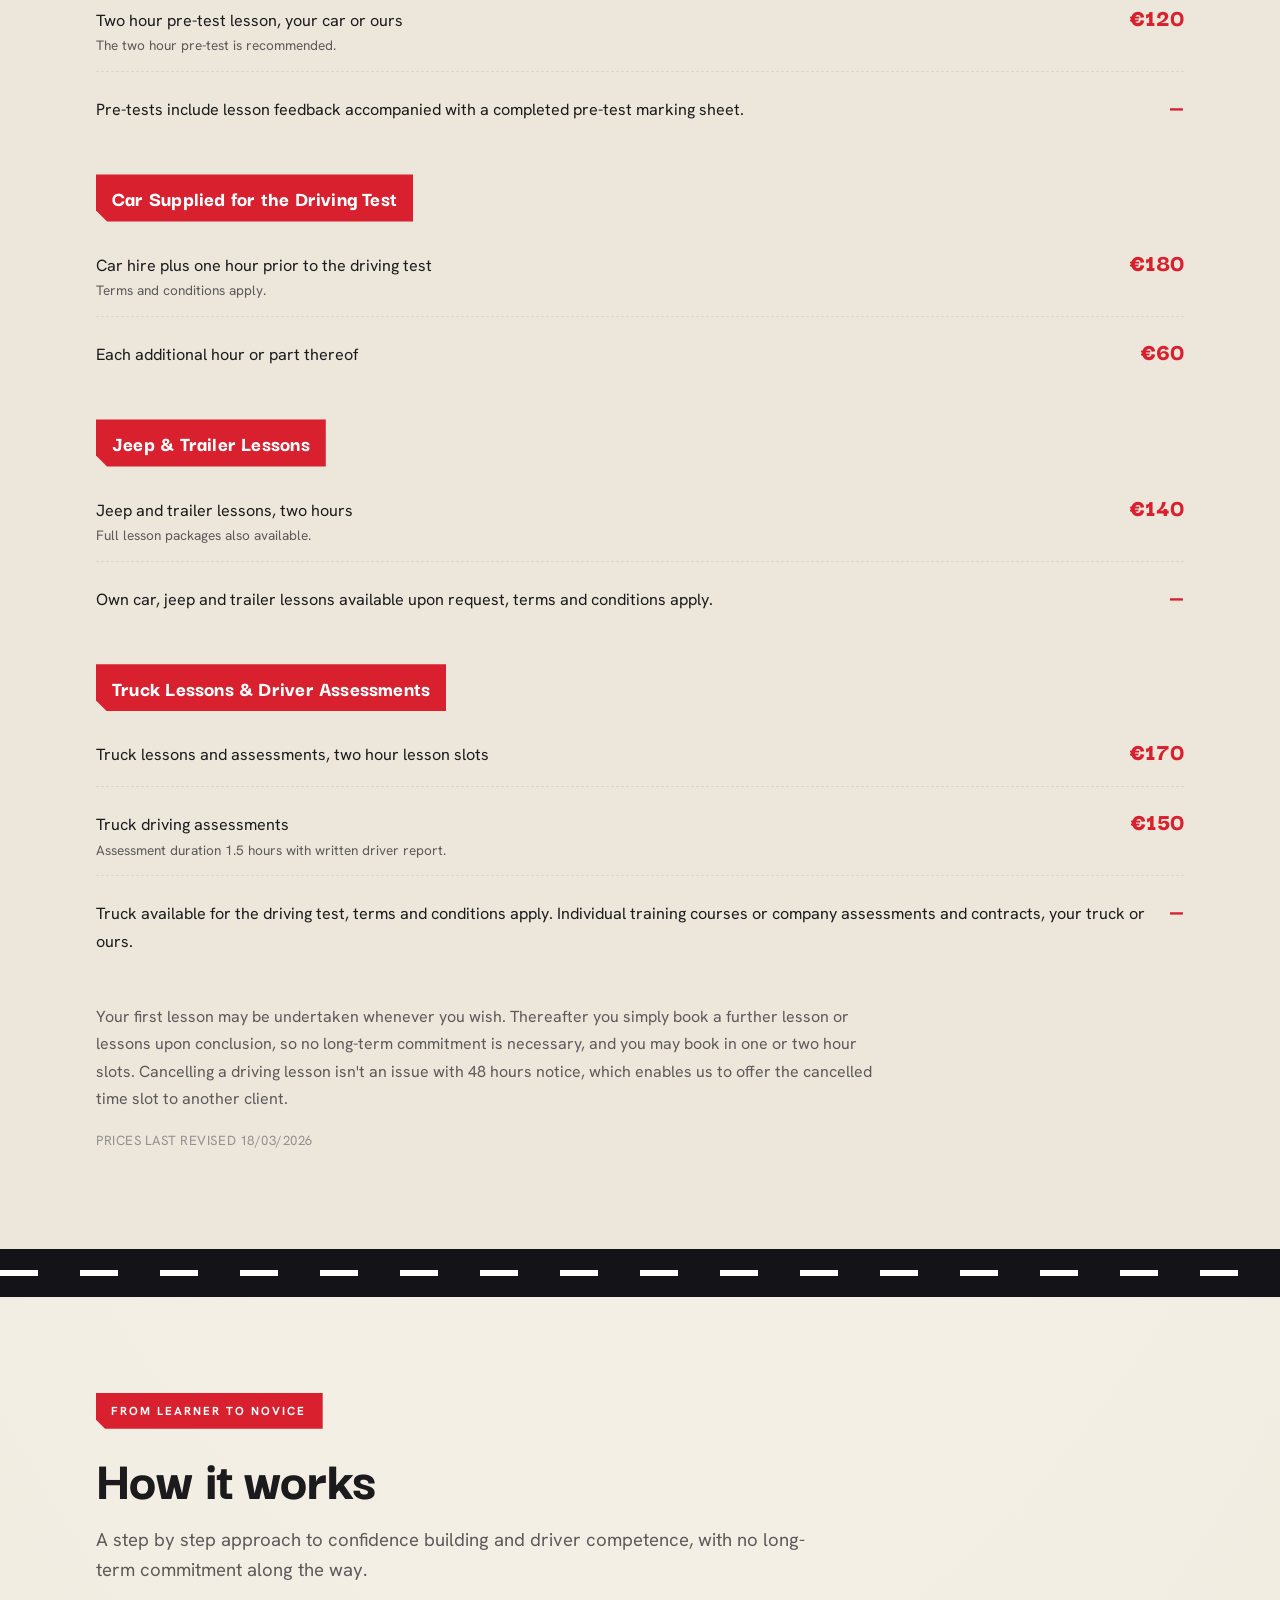
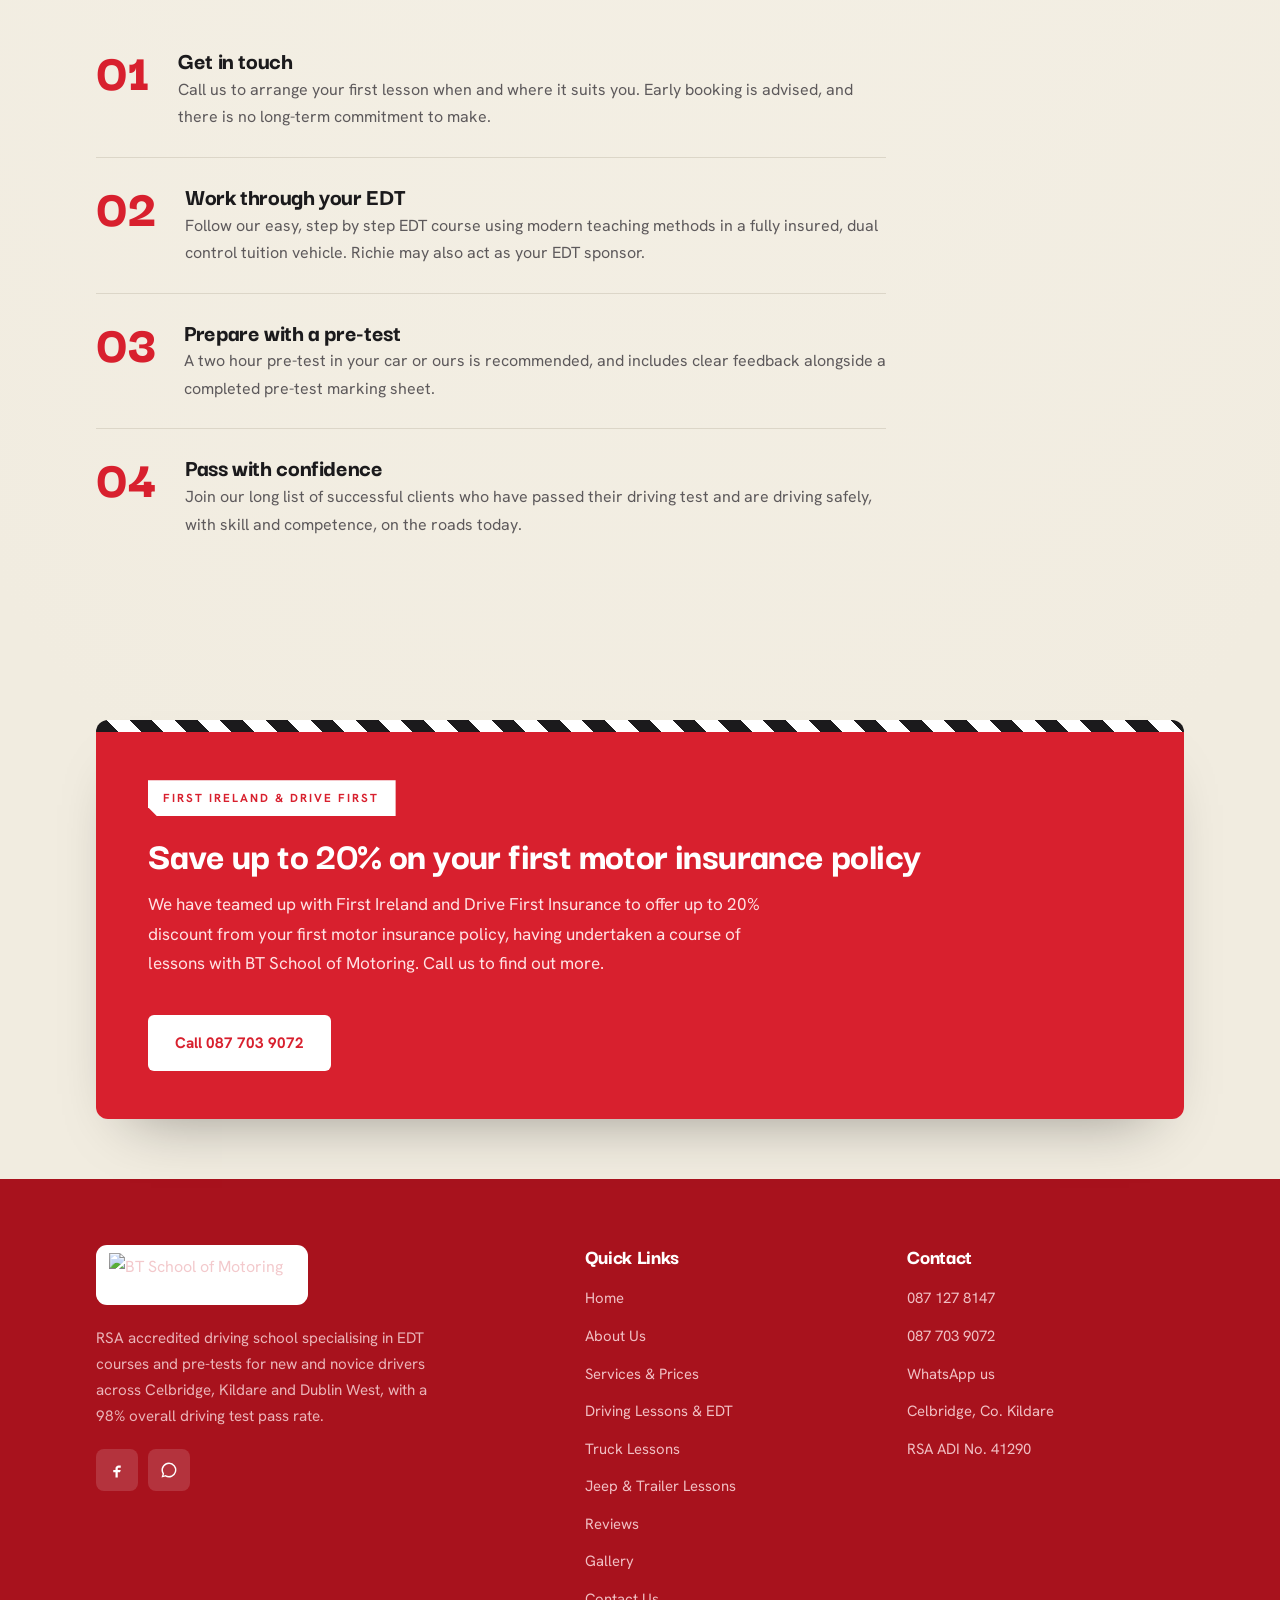
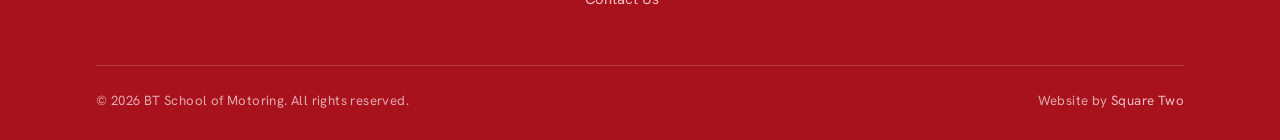
==== commit 8ae723ce: "Fix mobile hero image sizing; add fleet banner to services page" ====
--- a/bt-driving_school.html
+++ b/bt-driving_school.html
@@ -154,7 +154,7 @@
           <span class="fc-go">Explore truck lessons &rarr;</span>
         </span>
       </a>
-      <a class="feature-card" href="/jeep-and-trailer-lessons.html" style="background-image:url('https://www.btschoolofmotoring.com/uploads/1/4/2/8/142825046/background-images/986699368.jpg')">
+      <a class="feature-card" href="/jeep-and-trailer-lessons.html" style="background-image:url('/images/fleet/jeep-trailer-tow.webp')">
         <span class="fc-tag">Learn to Tow</span>
         <h3>Jeep &amp; Trailer Lessons</h3>
         <p>BE category tuition plus car and van trailer towing. Your own vehicle on request.</p>
@@ -179,6 +179,12 @@
       <div class="svc-row"><span class="ix">12</span><div><h3>Driving Test Vehicle Hire</h3><p>A car supplied for your test, subject to availability and terms.</p></div></div>
     </div>
     <p class="svc-after" data-reveal>In addition to teaching you to drive, we also offer driver training in your own vehicle, including pre-test lessons prior to your driving test in manual, automatic, hybrid or electric. We offer the flexibility of lessons when and where you want them.</p>
+    <div class="fleet-banner" data-reveal style="margin-top:40px">
+      <div class="fleet-banner-frame">
+        <img src="https://www.btschoolofmotoring.com/uploads/1/4/2/8/142825046/background-images/986699368.jpg" alt="The BT School of Motoring fleet, from dual control cars to jeep and trailer and rigid truck" loading="lazy" decoding="async">
+      </div>
+      <span class="about-cap">Our fleet, from dual control cars to jeep and trailer and rigid truck.</span>
+    </div>
   </div>
 </section>
 
--- a/style.css
+++ b/style.css
@@ -180,6 +180,7 @@
 }
 .hero .wrap{position:relative;z-index:2;padding-top:78px;padding-bottom:86px}
 .hero-inner{max-width:660px}
+.hero-fleet-mobile{display:none}
 .hero .eyebrow,.hero h1 .l1,.hero h1 .l2,.hero .lead,.hero-cta{opacity:0;animation:rise .7s cubic-bezier(.2,.7,.2,1) forwards}
 .hero .eyebrow{animation-delay:.1s}
 .hero h1 .l1{animation-delay:.22s}
@@ -514,7 +515,13 @@
 }
 @media(max-width:680px){
   .sec{padding:64px 0}
-  .hero{min-height:auto}
+  .hero{min-height:auto;background:#14100f}
+  .hero>.hero-bg{display:none}
+  .hero .wrap{padding-top:40px;padding-bottom:14px}
+  .hero-cta{gap:10px;flex-wrap:nowrap}
+  .hero-cta .btn{flex:1 1 0;justify-content:center;text-align:center;white-space:normal;line-height:1.15;padding:11px 10px;font-size:.8rem;gap:6px}
+  .hero-fleet-mobile{display:block;width:calc(100% + 52px);height:auto;margin:26px -26px 0;box-shadow:0 16px 34px -24px rgba(0,0,0,.6)}
+  .hero p.lead{text-shadow:none}
   .nav-links{display:none}
   .nav-cta .btn-out-d{display:none}
   .burger{display:flex}
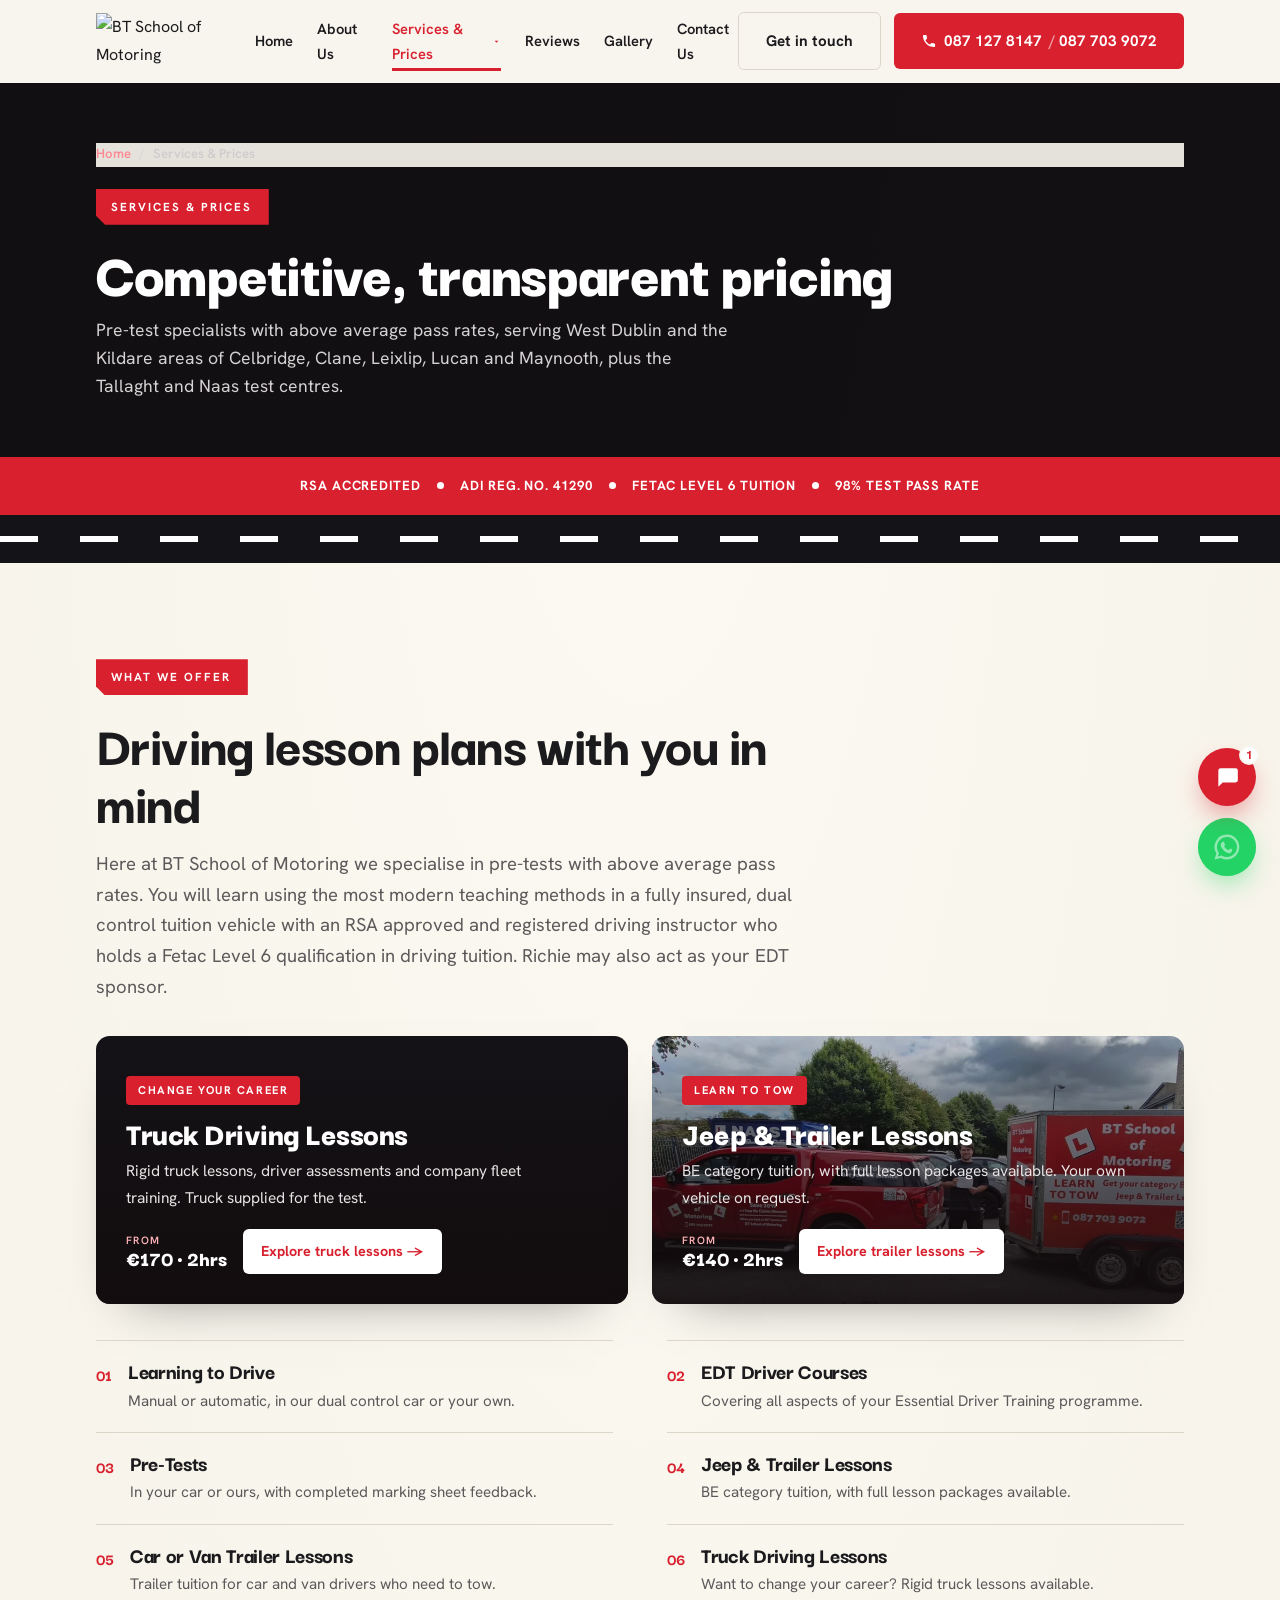
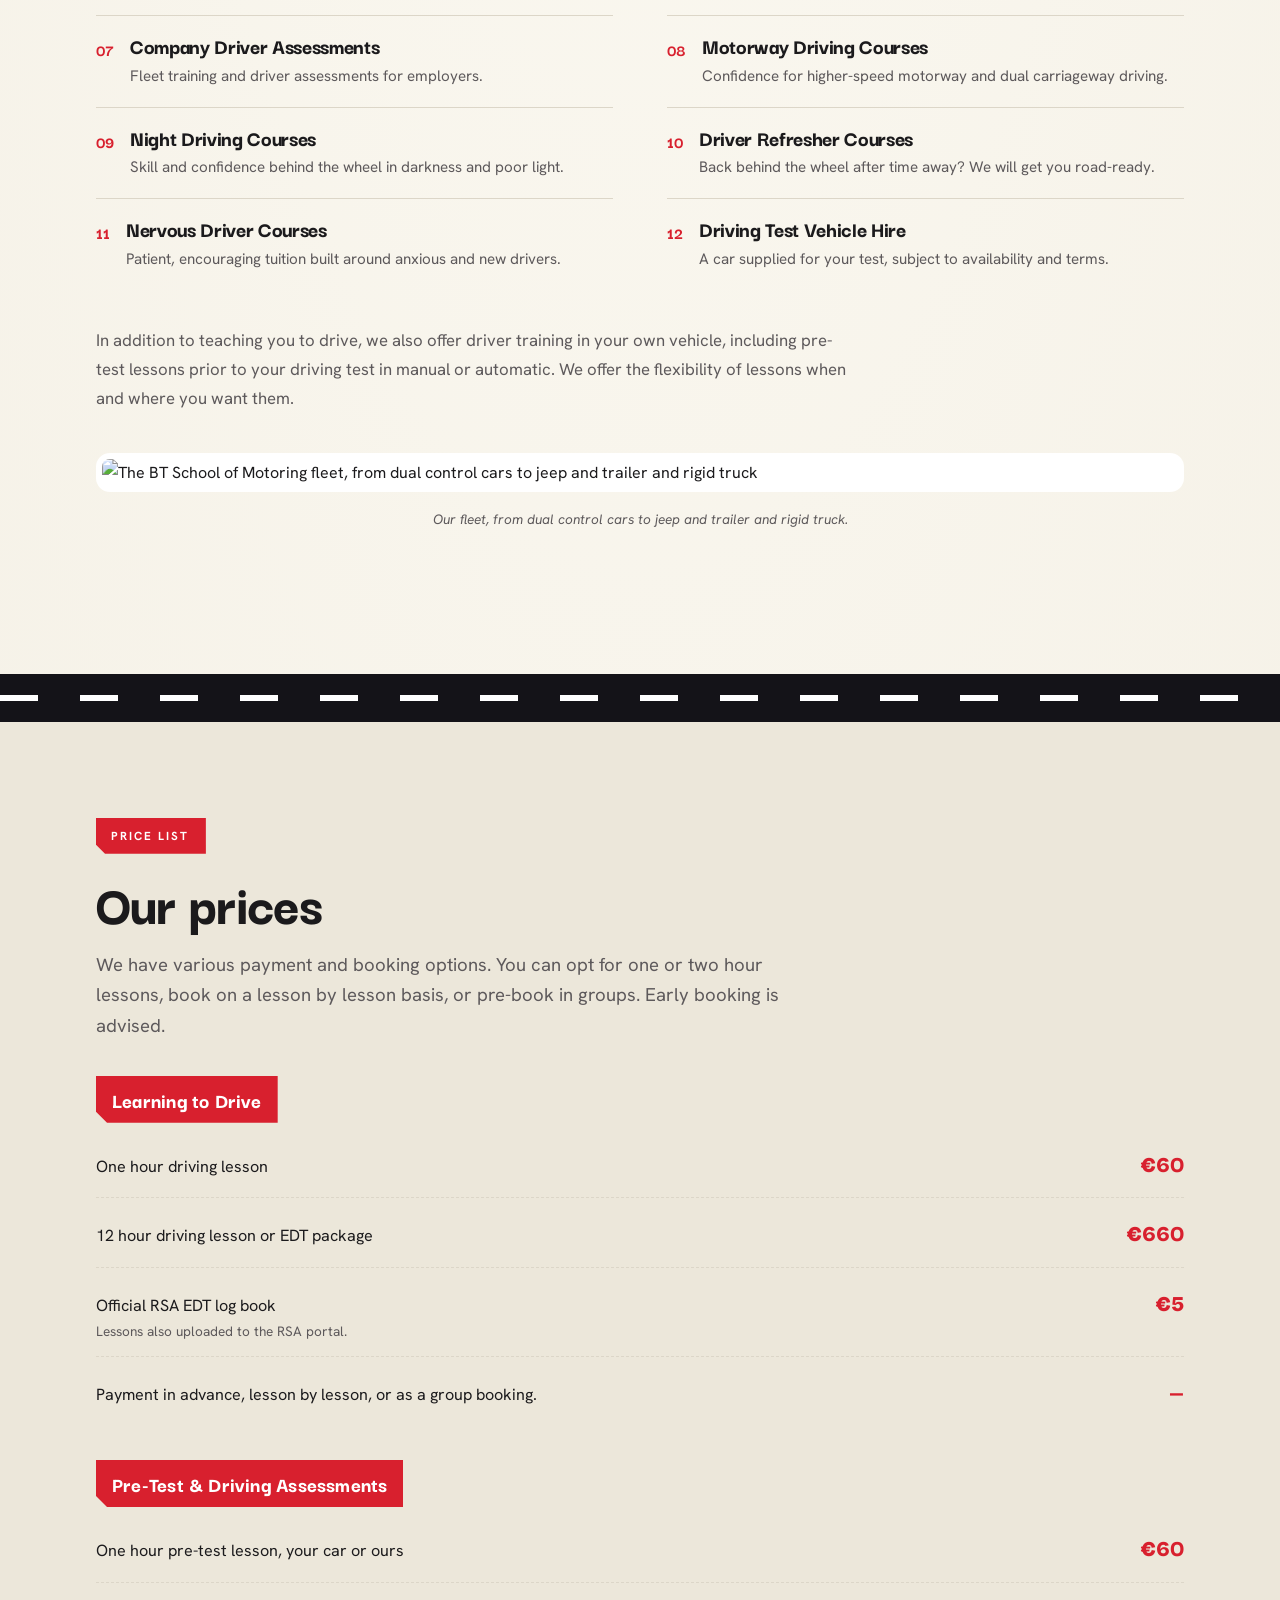
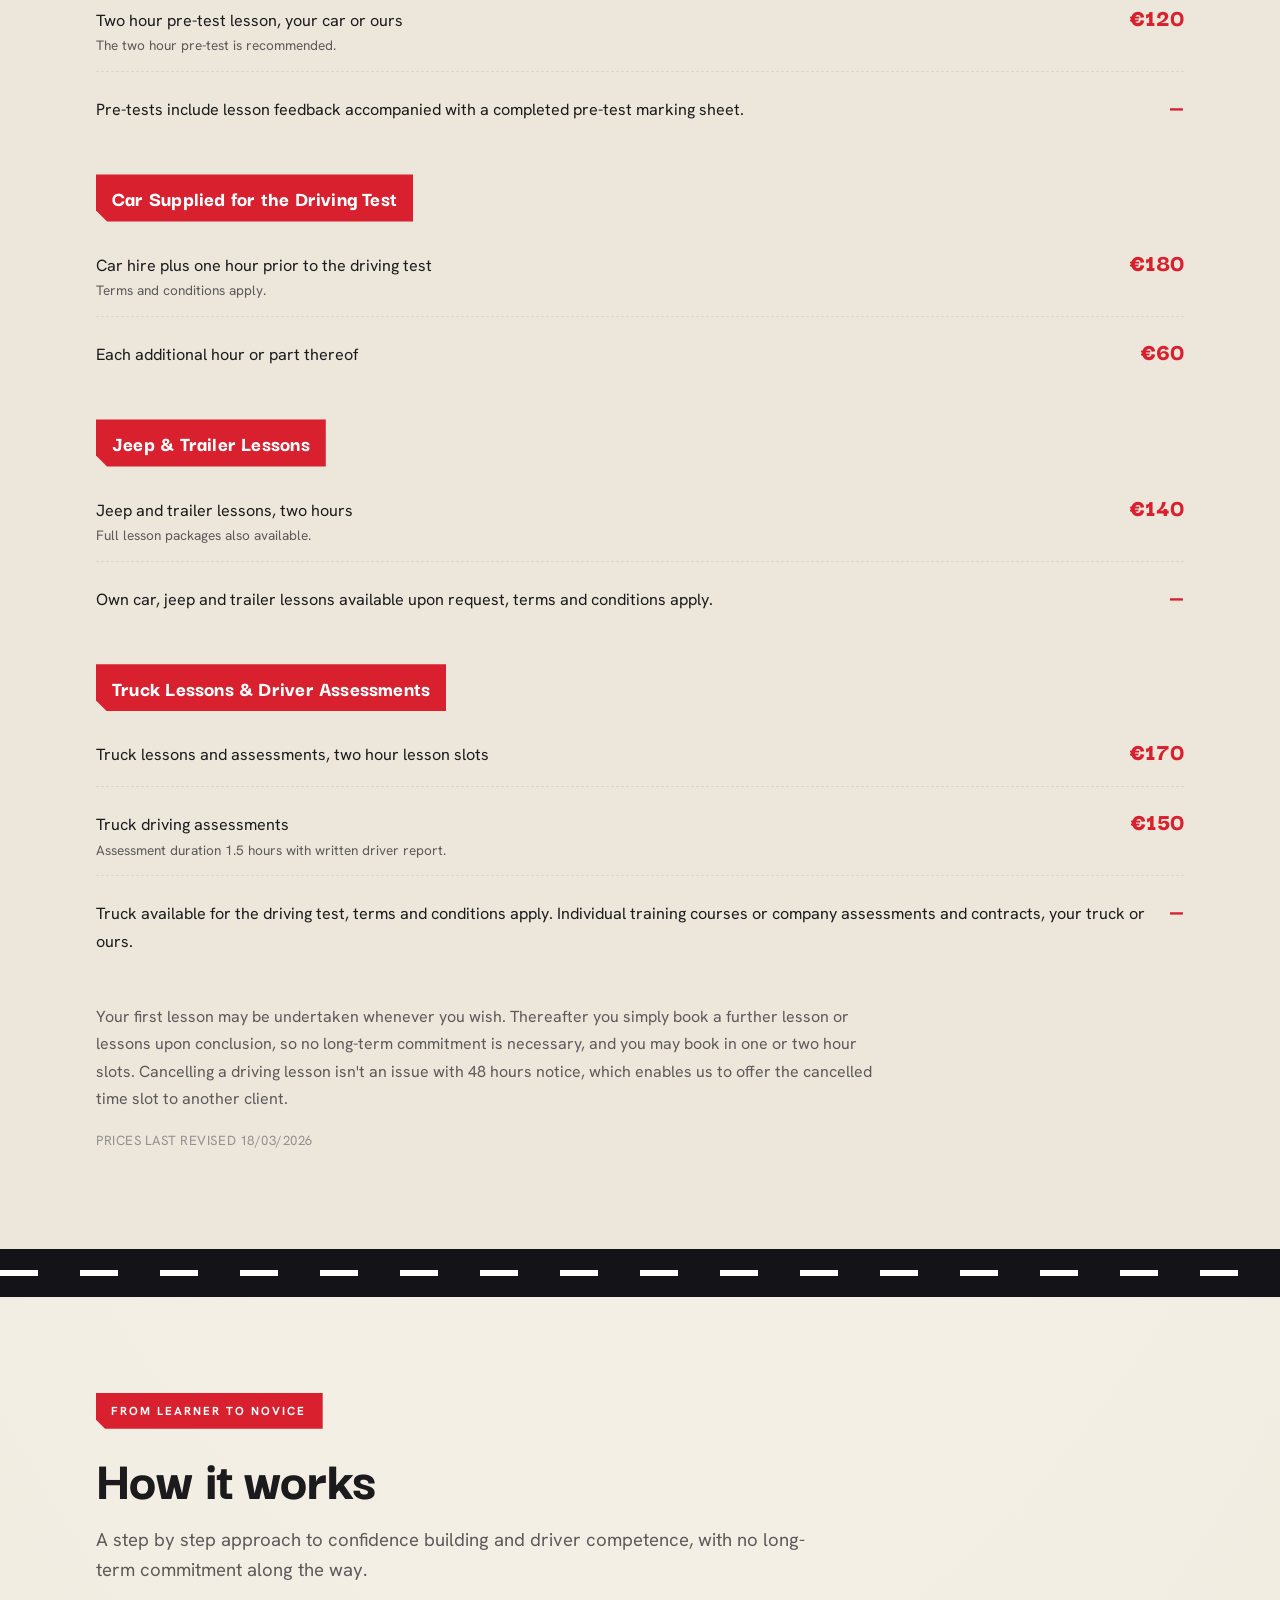
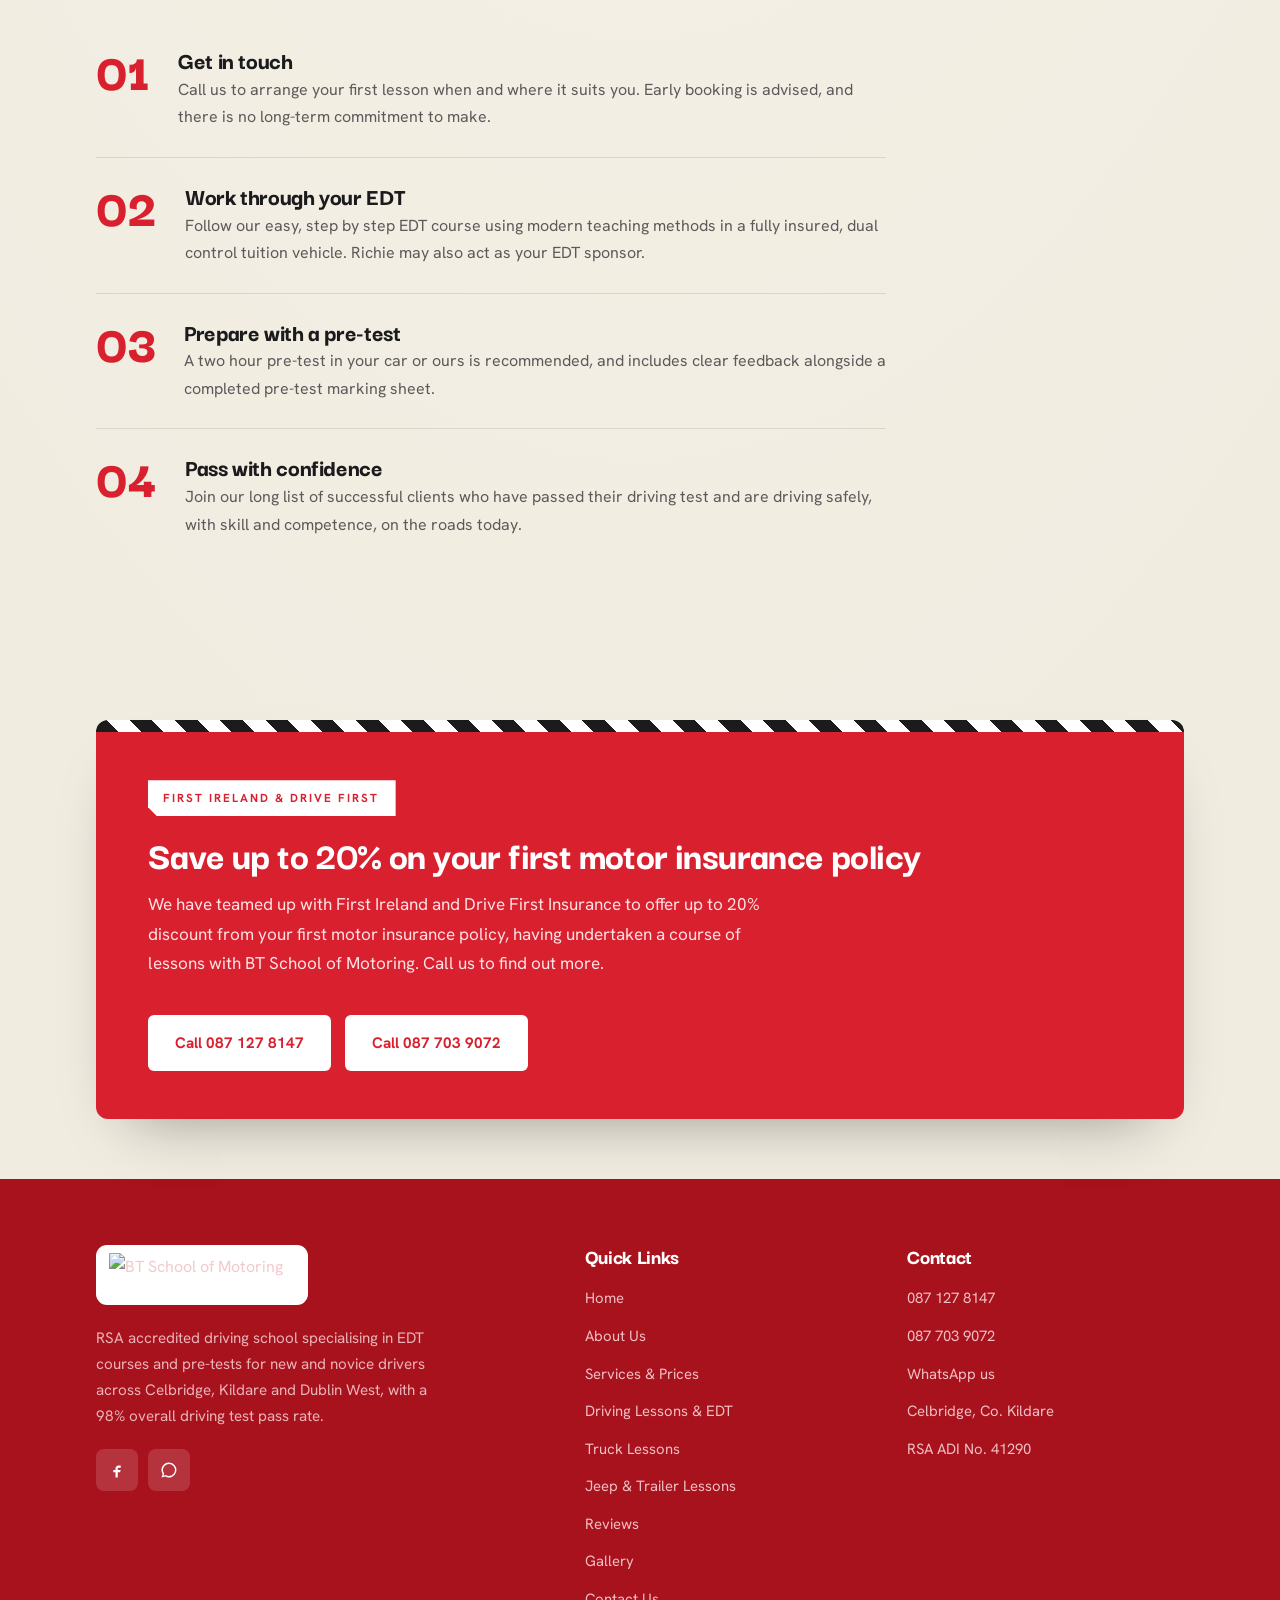
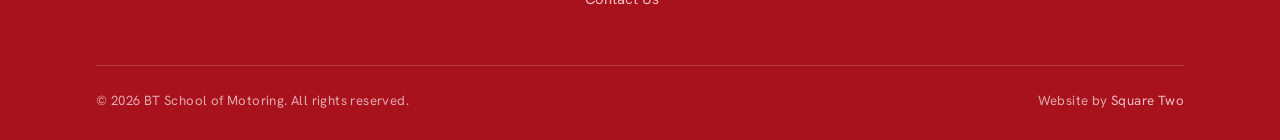
==== commit c1d8e547: "BT: add second phone number site-wide, remove RTITB/hybrid-electric/marketing consent per client req" ====
--- a/bt-driving_school.html
+++ b/bt-driving_school.html
@@ -93,10 +93,11 @@
     </div>
     <div class="nav-cta">
       <a href="/bt_driving_school.html" class="btn btn-out-d">Get in touch</a>
-      <a href="tel:+353871278147" class="btn btn-red">
+      <span class="btn btn-red nav-call">
         <svg width="16" height="16" viewBox="0 0 24 24" fill="currentColor"><path d="M6.6 10.8c1.4 2.8 3.8 5.1 6.6 6.6l2.2-2.2c.3-.3.7-.4 1-.2 1.2.4 2.4.6 3.7.6.6 0 1 .4 1 1V20c0 .6-.4 1-1 1C10.6 21 3 13.4 3 4c0-.6.4-1 1-1h3.5c.6 0 1 .4 1 1 0 1.3.2 2.5.6 3.7.1.4 0 .8-.3 1l-2.2 2.1z"/></svg>
-        087 127 8147
-      </a>
+        <a href="tel:+353871278147">087 127 8147</a>
+        <span class="nav-num2"><span class="sep-slash">/</span> <a href="tel:+353877039072">087 703 9072</a></span>
+      </span>
     </div>
     <button class="burger" id="burger" aria-label="Menu"><span></span><span></span><span></span></button>
   </div>
@@ -112,6 +113,7 @@
   <a href="/gallery.html">Gallery</a>
   <a href="/bt_driving_school.html">Contact Us</a>
   <a href="tel:+353871278147" class="btn btn-red">Call 087 127 8147</a>
+  <a href="tel:+353877039072" class="btn btn-red" style="margin-top:8px">Call 087 703 9072</a>
 </div>
 
 <!-- ===== PAGE HERO ===== -->
@@ -157,7 +159,7 @@
       <a class="feature-card" href="/jeep-and-trailer-lessons.html" style="background-image:url('/images/fleet/jeep-trailer-tow.webp')">
         <span class="fc-tag">Learn to Tow</span>
         <h3>Jeep &amp; Trailer Lessons</h3>
-        <p>BE category tuition plus car and van trailer towing. Your own vehicle on request.</p>
+        <p>BE category tuition, with full lesson packages available. Your own vehicle on request.</p>
         <span class="fc-foot">
           <span class="fc-price"><small>From</small>&euro;140 &middot; 2hrs</span>
           <span class="fc-go">Explore trailer lessons &rarr;</span>
@@ -165,7 +167,7 @@
       </a>
     </div>
     <div class="svc-list" data-reveal>
-      <div class="svc-row"><span class="ix">01</span><div><h3>Learning to Drive</h3><p>Manual, automatic, or your own car in hybrid or electric.</p></div></div>
+      <div class="svc-row"><span class="ix">01</span><div><h3>Learning to Drive</h3><p>Manual or automatic, in our dual control car or your own.</p></div></div>
       <div class="svc-row"><span class="ix">02</span><div><h3>EDT Driver Courses</h3><p>Covering all aspects of your Essential Driver Training programme.</p></div></div>
       <div class="svc-row"><span class="ix">03</span><div><h3>Pre-Tests</h3><p>In your car or ours, with completed marking sheet feedback.</p></div></div>
       <a class="svc-row" href="/jeep-and-trailer-lessons.html"><span class="ix">04</span><div><h3>Jeep &amp; Trailer Lessons</h3><p>BE category tuition, with full lesson packages available.</p></div></a>
@@ -178,7 +180,7 @@
       <div class="svc-row"><span class="ix">11</span><div><h3>Nervous Driver Courses</h3><p>Patient, encouraging tuition built around anxious and new drivers.</p></div></div>
       <div class="svc-row"><span class="ix">12</span><div><h3>Driving Test Vehicle Hire</h3><p>A car supplied for your test, subject to availability and terms.</p></div></div>
     </div>
-    <p class="svc-after" data-reveal>In addition to teaching you to drive, we also offer driver training in your own vehicle, including pre-test lessons prior to your driving test in manual, automatic, hybrid or electric. We offer the flexibility of lessons when and where you want them.</p>
+    <p class="svc-after" data-reveal>In addition to teaching you to drive, we also offer driver training in your own vehicle, including pre-test lessons prior to your driving test in manual or automatic. We offer the flexibility of lessons when and where you want them.</p>
     <div class="fleet-banner" data-reveal style="margin-top:40px">
       <div class="fleet-banner-frame">
         <img src="https://www.btschoolofmotoring.com/uploads/1/4/2/8/142825046/background-images/986699368.jpg" alt="The BT School of Motoring fleet, from dual control cars to jeep and trailer and rigid truck" loading="lazy" decoding="async">
@@ -278,7 +280,8 @@
         <span class="eyebrow">First Ireland &amp; Drive First</span>
         <h2>Save up to 20% on your first motor insurance policy</h2>
         <p>We have teamed up with First Ireland and Drive First Insurance to offer up to 20% discount from your first motor insurance policy, having undertaken a course of lessons with BT School of Motoring. Call us to find out more.</p>
-        <a href="tel:+353877039072" class="btn btn-white">Call 087 703 9072</a>
+        <a href="tel:+353871278147" class="btn btn-white">Call 087 127 8147</a>
+        <a href="tel:+353877039072" class="btn btn-white" style="margin-left:10px">Call 087 703 9072</a>
       </div>
     </div>
   </div>
--- a/style.css
+++ b/style.css
@@ -99,6 +99,10 @@
 .nav-links a:hover::after,.nav-links a.active::after{width:100%}
 .nav-links a.active{color:var(--red)}
 .nav-cta{display:flex;align-items:center;gap:13px}
+.nav-call{gap:7px}
+.nav-call a{color:#fff}
+.nav-call .sep-slash{opacity:.55}
+@media(max-width:820px){.nav-call .nav-num2{display:none}}
 /* nav dropdown */
 .nav-drop{position:relative;display:flex;align-items:center}
 .nav-drop-t{display:inline-flex;align-items:center;gap:5px;font-size:.92rem;font-weight:600;padding:5px 0;position:relative;cursor:pointer}
@@ -520,7 +524,7 @@
   .hero .wrap{padding-top:40px;padding-bottom:14px}
   .hero-cta{gap:10px;flex-wrap:nowrap}
   .hero-cta .btn{flex:1 1 0;justify-content:center;text-align:center;white-space:normal;line-height:1.15;padding:11px 10px;font-size:.8rem;gap:6px}
-  .hero-fleet-mobile{display:block;width:calc(100% + 52px);height:auto;margin:26px -26px 0;box-shadow:0 16px 34px -24px rgba(0,0,0,.6)}
+  .hero-fleet-mobile{display:block;width:100%;height:auto;margin:22px auto 4px;border-radius:12px;box-shadow:0 16px 34px -24px rgba(0,0,0,.55)}
   .hero p.lead{text-shadow:none}
   .nav-links{display:none}
   .nav-cta .btn-out-d{display:none}
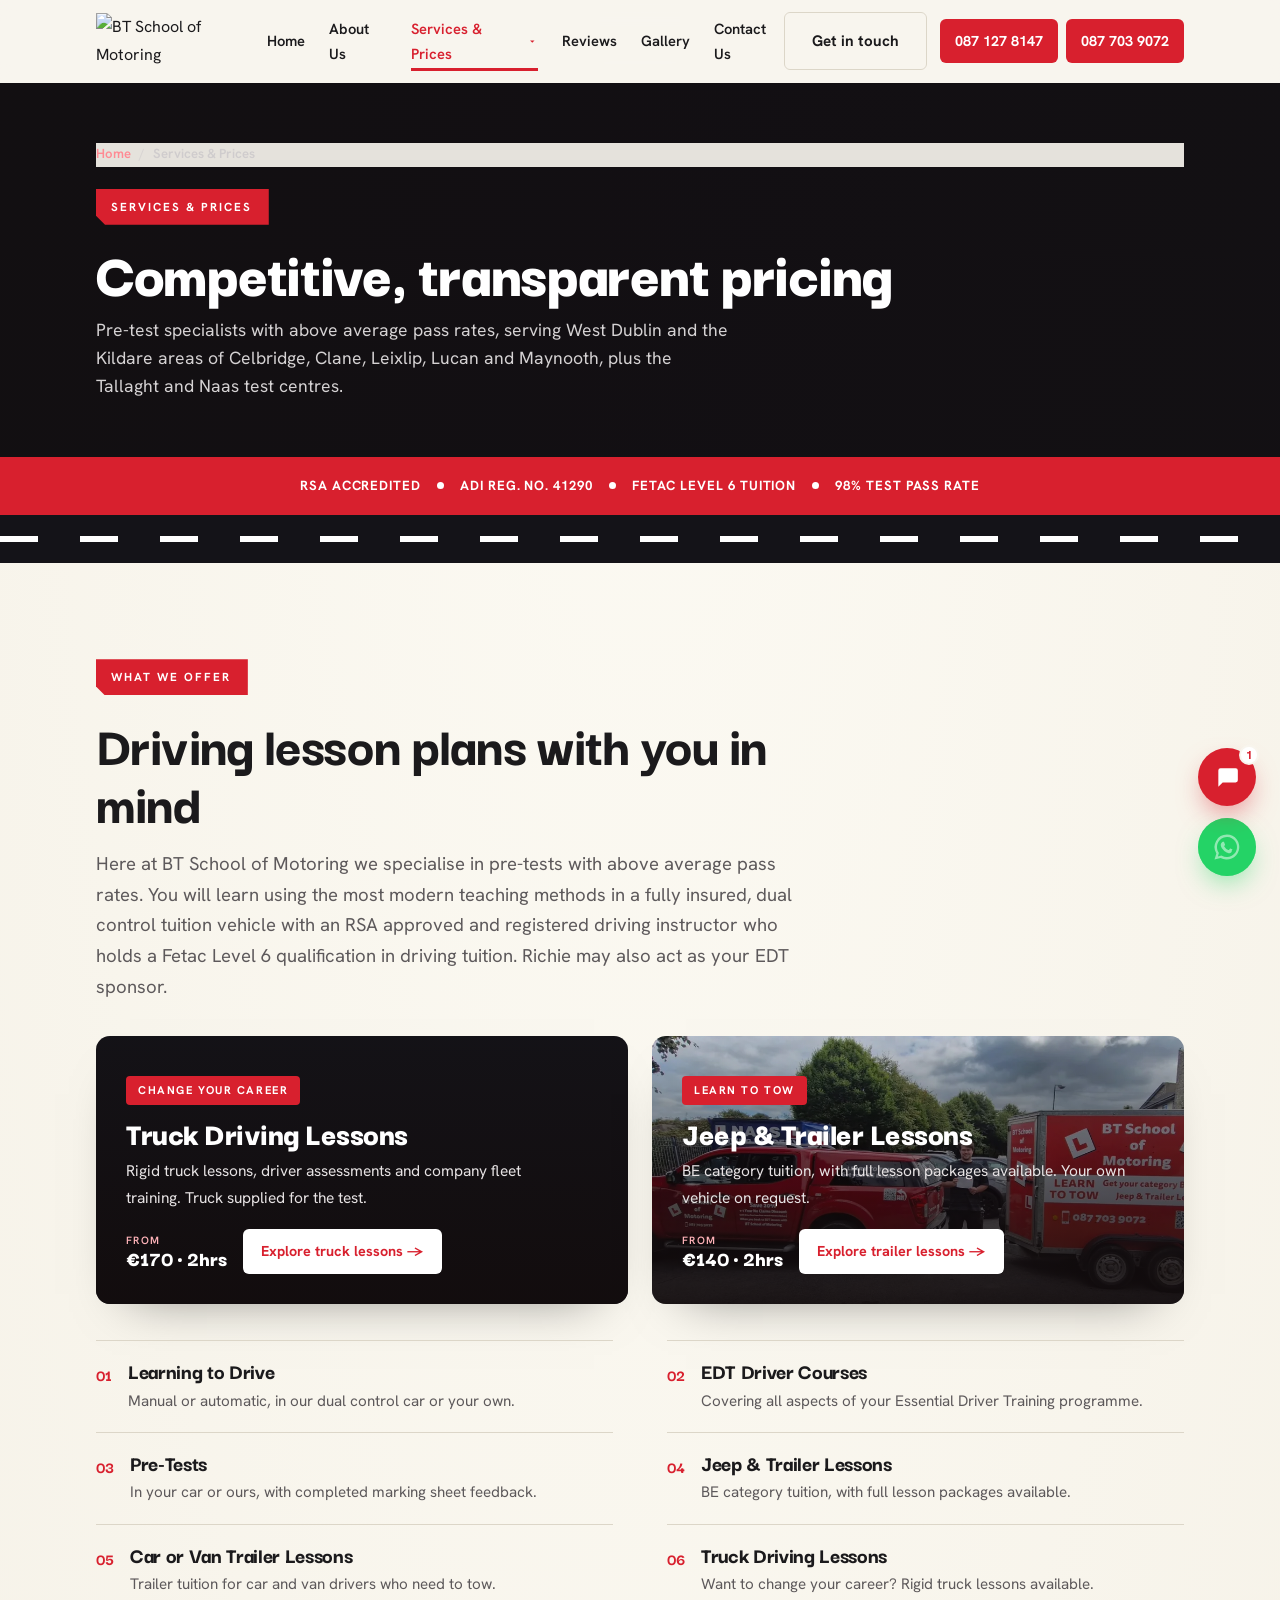
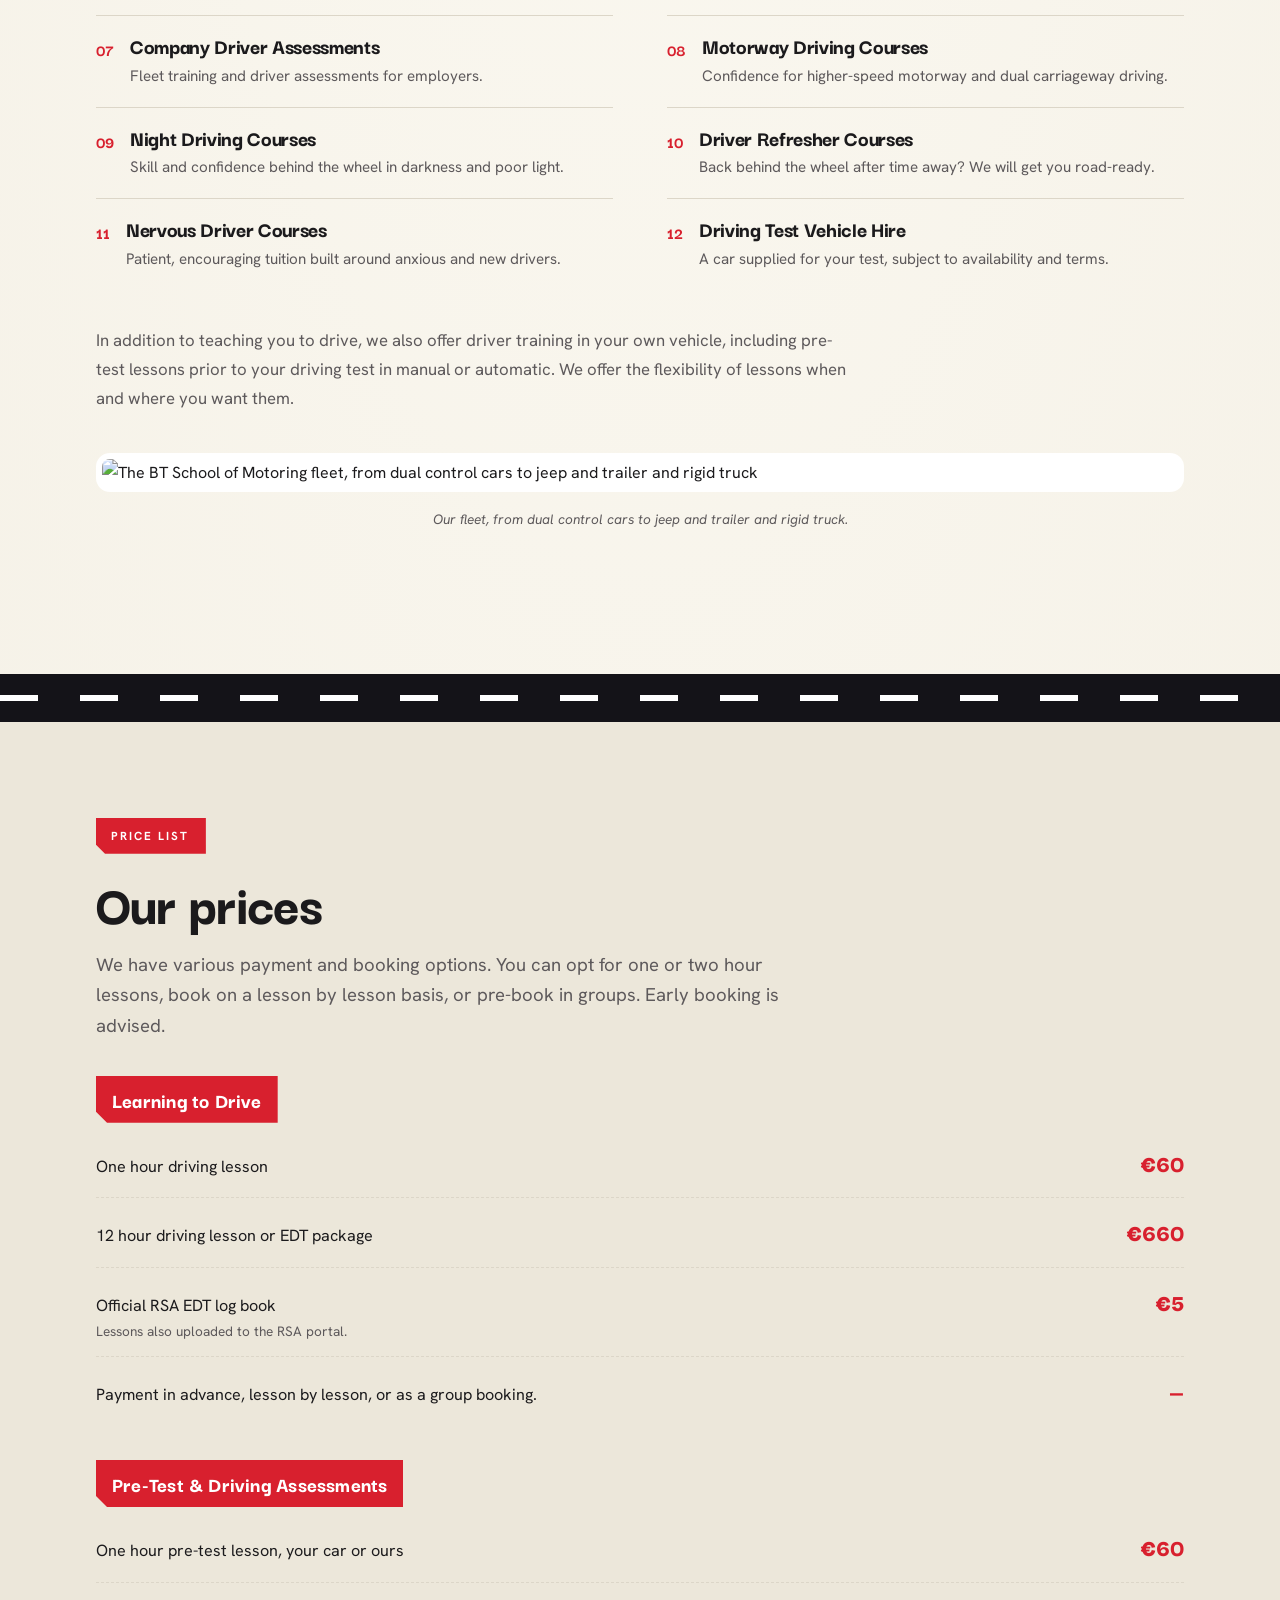
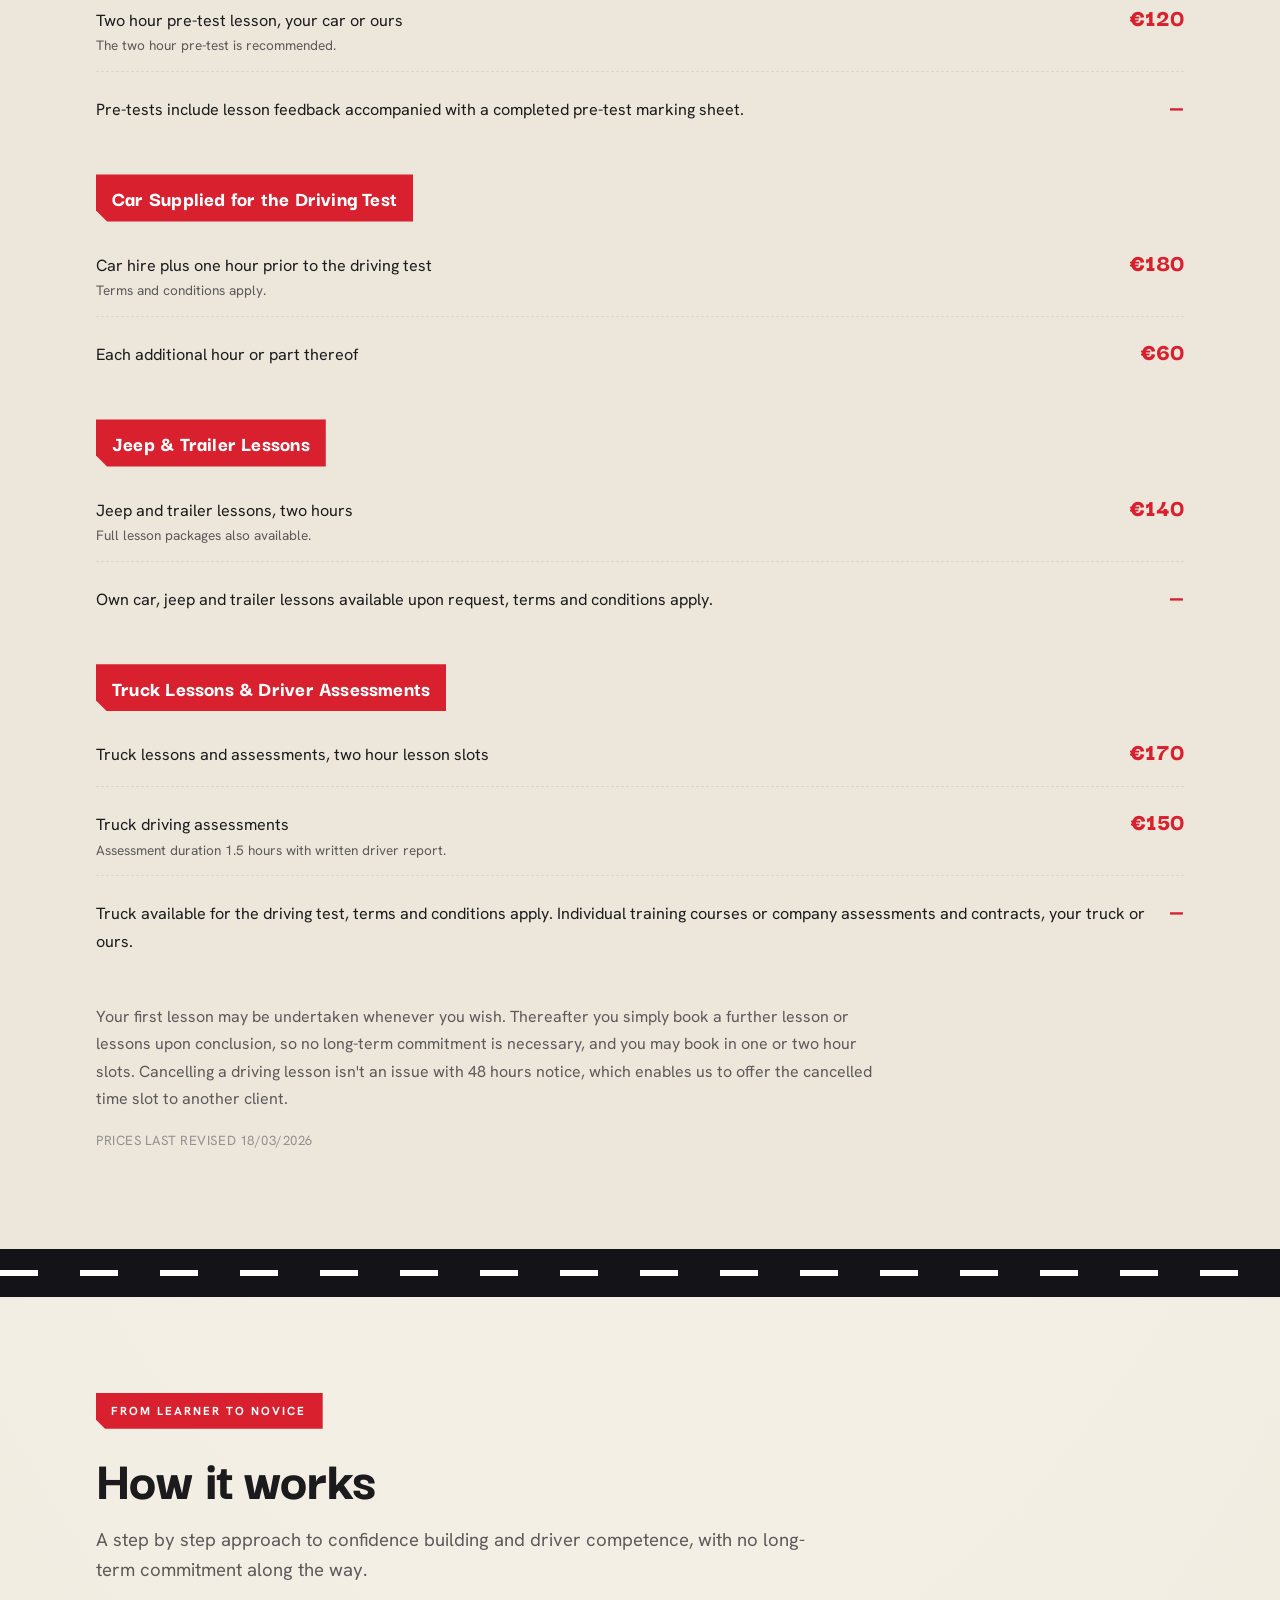
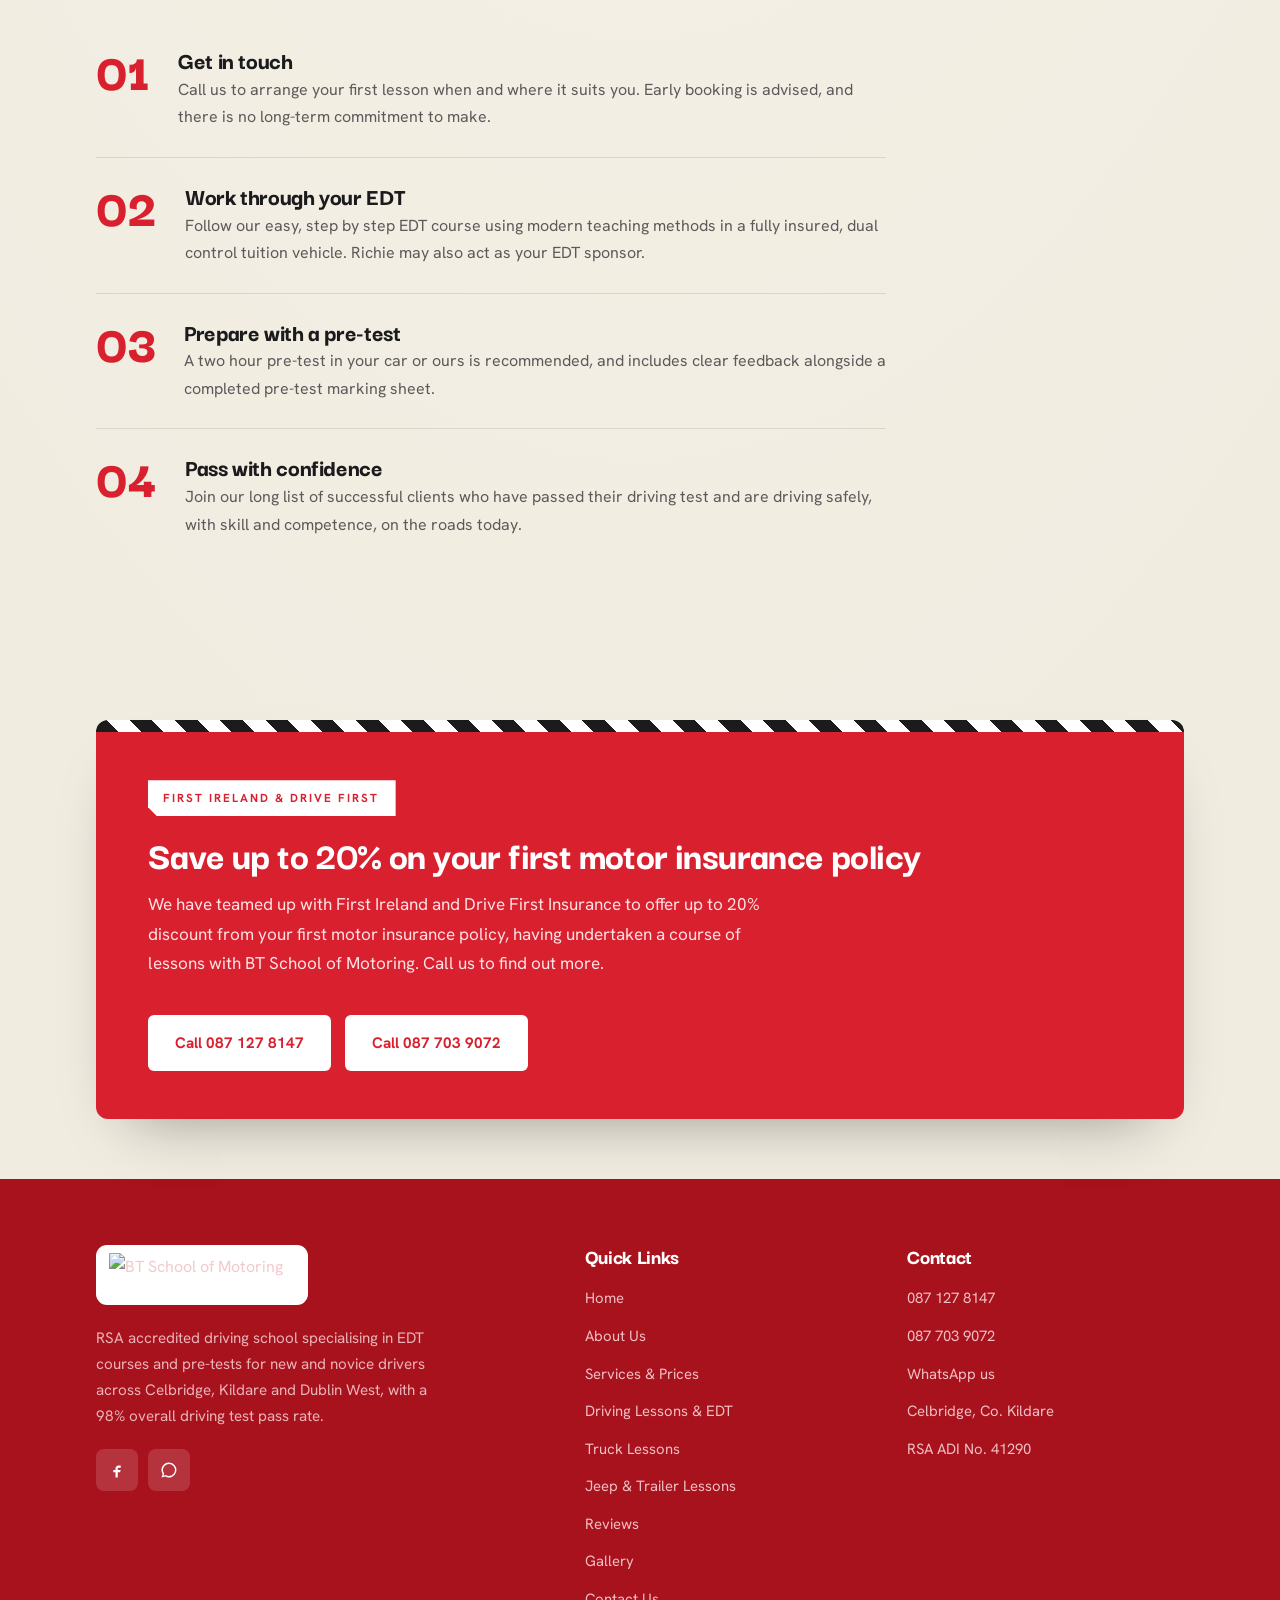
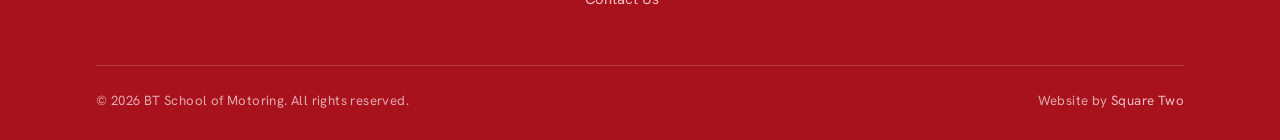
==== commit 0fd92fdb: "Nav: show both phone numbers as pills, stacked on mobile" ====
--- a/bt-driving_school.html
+++ b/bt-driving_school.html
@@ -93,10 +93,9 @@
     </div>
     <div class="nav-cta">
       <a href="/bt_driving_school.html" class="btn btn-out-d">Get in touch</a>
-      <span class="btn btn-red nav-call">
-        <svg width="16" height="16" viewBox="0 0 24 24" fill="currentColor"><path d="M6.6 10.8c1.4 2.8 3.8 5.1 6.6 6.6l2.2-2.2c.3-.3.7-.4 1-.2 1.2.4 2.4.6 3.7.6.6 0 1 .4 1 1V20c0 .6-.4 1-1 1C10.6 21 3 13.4 3 4c0-.6.4-1 1-1h3.5c.6 0 1 .4 1 1 0 1.3.2 2.5.6 3.7.1.4 0 .8-.3 1l-2.2 2.1z"/></svg>
-        <a href="tel:+353871278147">087 127 8147</a>
-        <span class="nav-num2"><span class="sep-slash">/</span> <a href="tel:+353877039072">087 703 9072</a></span>
+      <span class="nav-call">
+        <a href="tel:+353871278147" class="btn btn-red nav-pill">087 127 8147</a>
+        <a href="tel:+353877039072" class="btn btn-red nav-pill">087 703 9072</a>
       </span>
     </div>
     <button class="burger" id="burger" aria-label="Menu"><span></span><span></span><span></span></button>
--- a/style.css
+++ b/style.css
@@ -99,10 +99,12 @@
 .nav-links a:hover::after,.nav-links a.active::after{width:100%}
 .nav-links a.active{color:var(--red)}
 .nav-cta{display:flex;align-items:center;gap:13px}
-.nav-call{gap:7px}
-.nav-call a{color:#fff}
-.nav-call .sep-slash{opacity:.55}
-@media(max-width:820px){.nav-call .nav-num2{display:none}}
+.nav-call{display:flex;align-items:center;gap:8px}
+.nav-call .nav-pill{padding:10px 15px;font-size:.9rem;color:#fff}
+@media(max-width:820px){
+  .nav-call{flex-direction:column;gap:6px}
+  .nav-call .nav-pill{padding:7px 12px;font-size:.8rem;line-height:1.15}
+}
 /* nav dropdown */
 .nav-drop{position:relative;display:flex;align-items:center}
 .nav-drop-t{display:inline-flex;align-items:center;gap:5px;font-size:.92rem;font-weight:600;padding:5px 0;position:relative;cursor:pointer}
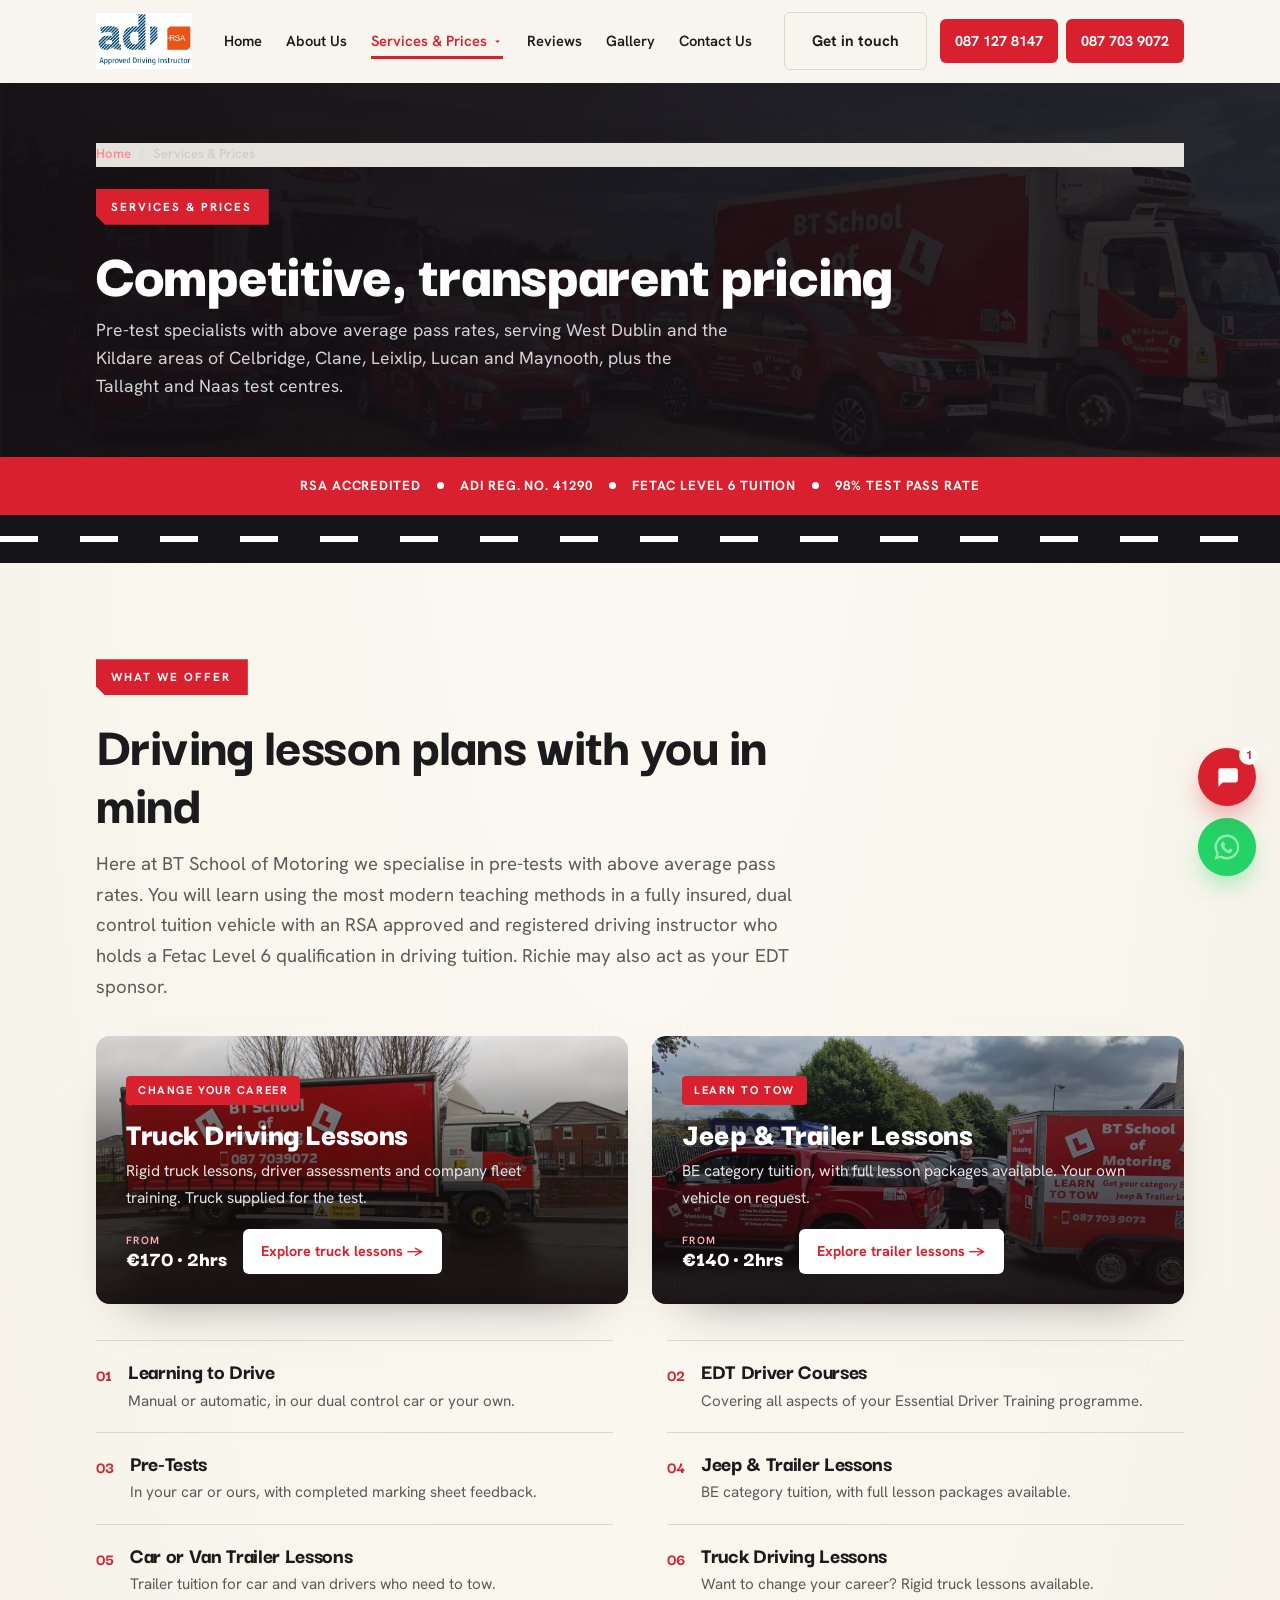
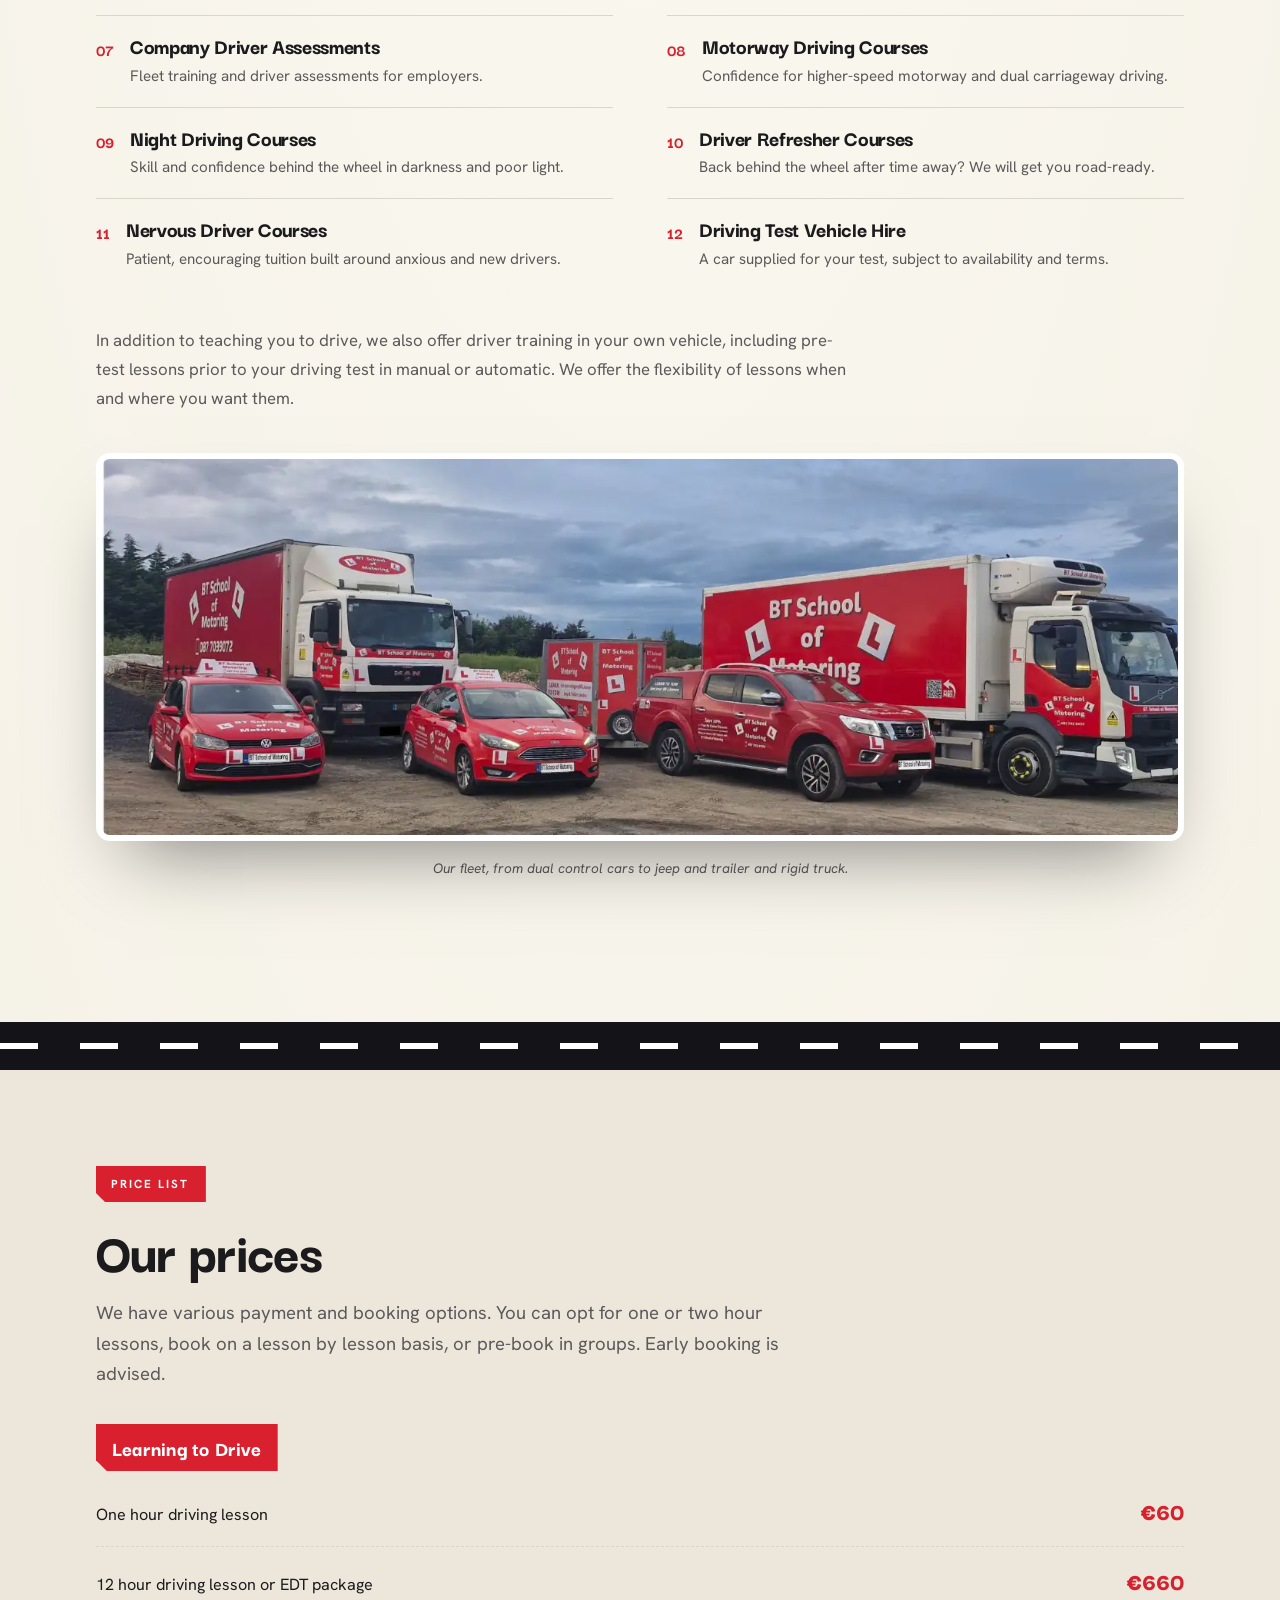
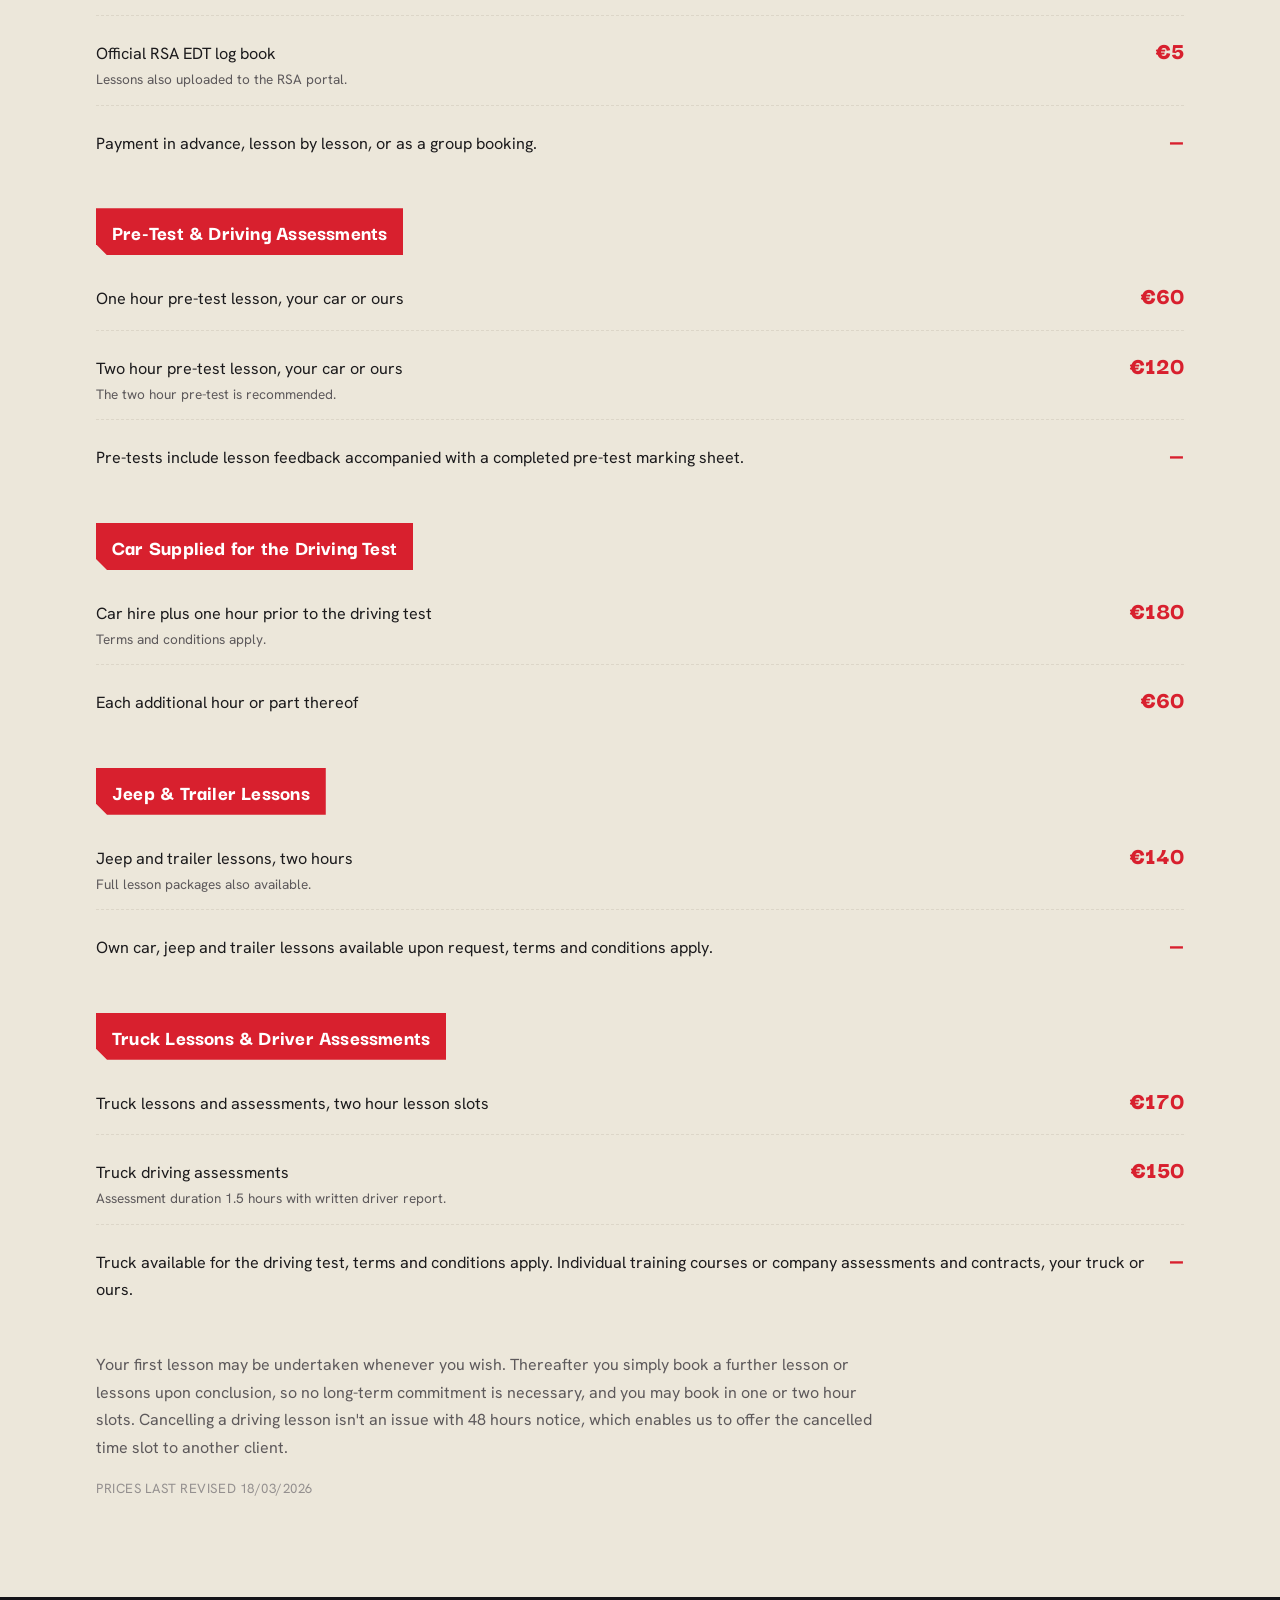
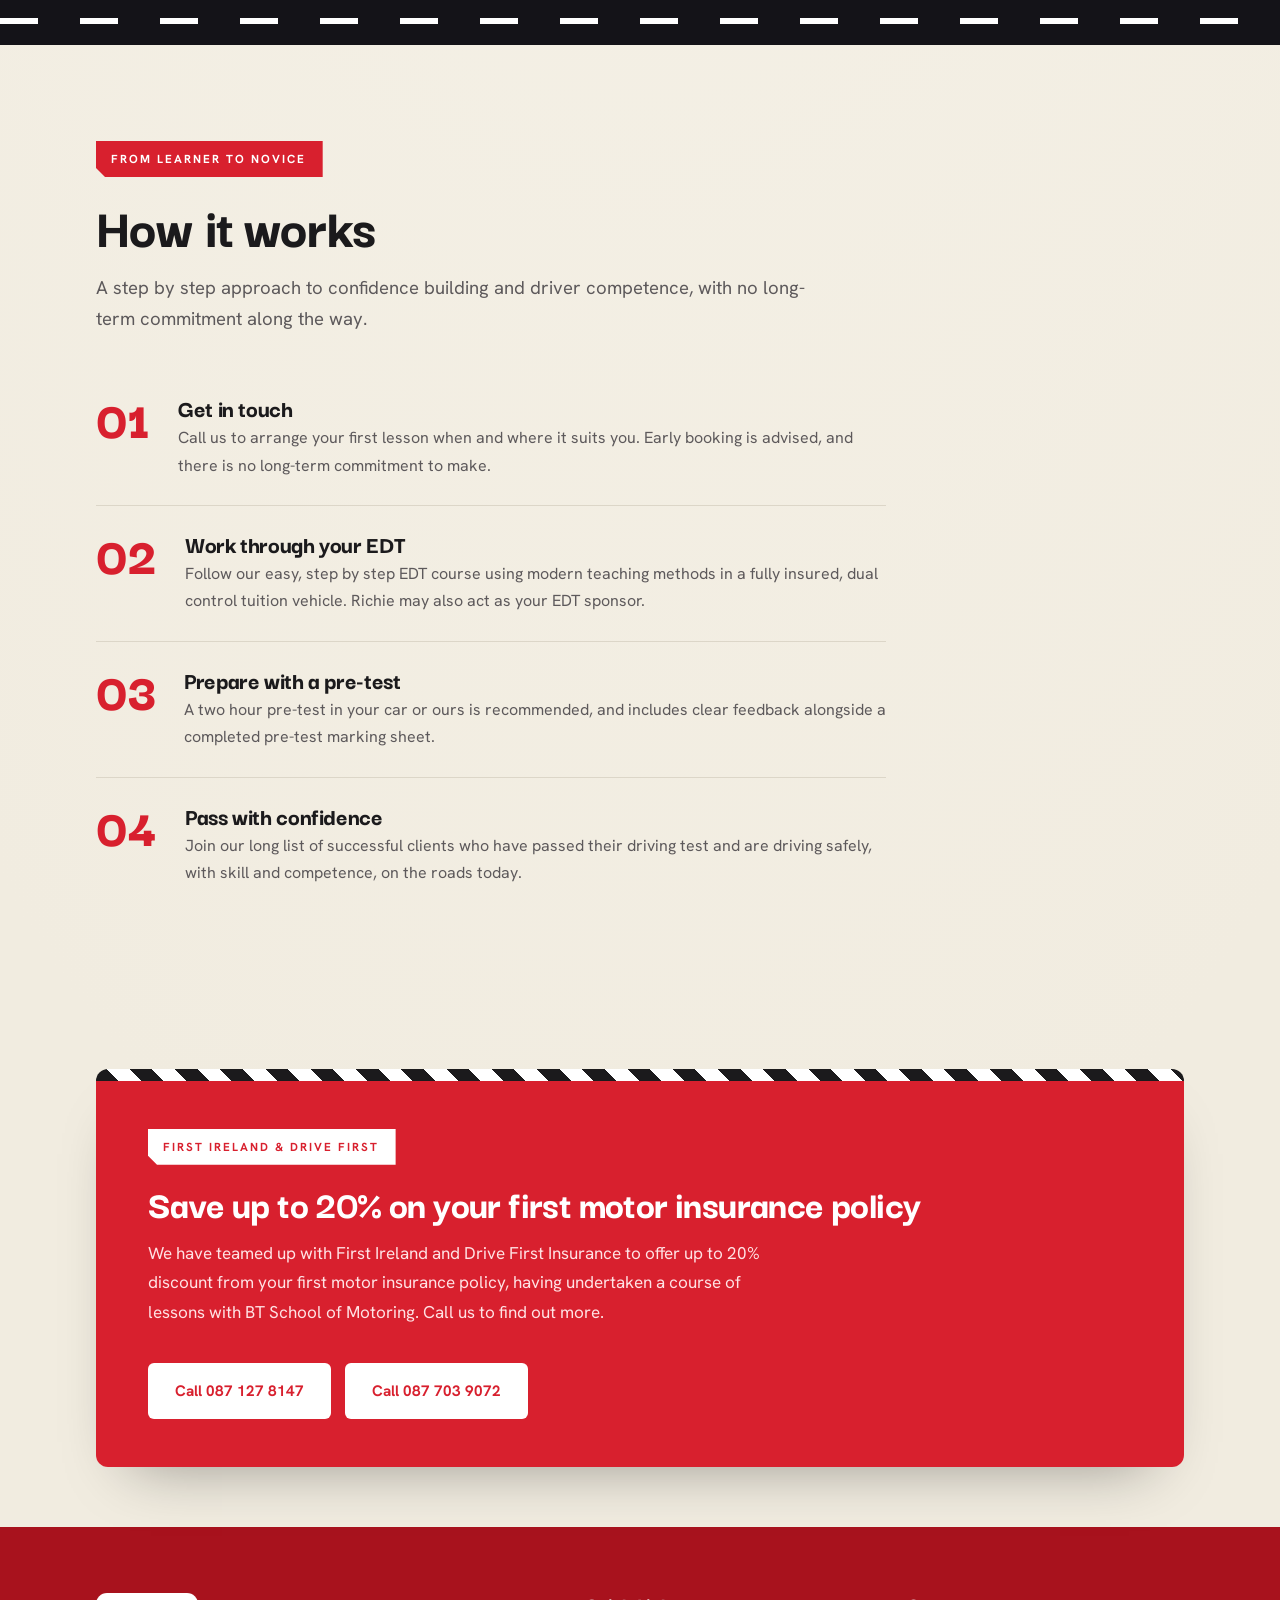
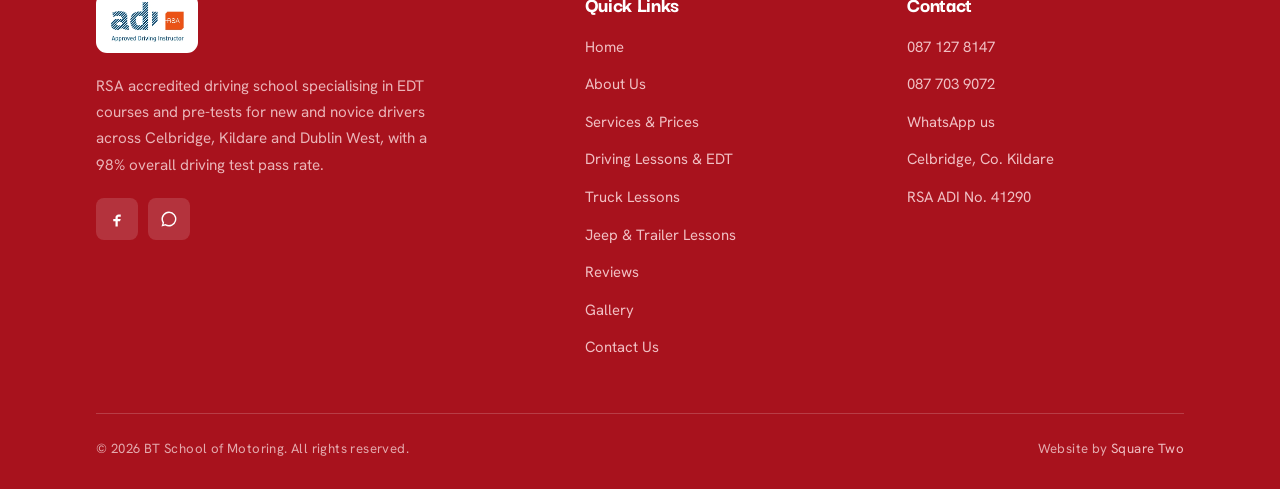
==== commit fa3b480e: "Self-host all images: replace Weebly assets with local WebP files" ====
--- a/bt-driving_school.html
+++ b/bt-driving_school.html
@@ -16,7 +16,7 @@
 <meta property="og:url" content="https://www.btschoolofmotoring.com/bt-driving_school.html">
 <meta property="og:type" content="website">
 <meta property="og:site_name" content="BT School of Motoring">
-<meta property="og:image" content="https://www.btschoolofmotoring.com/uploads/1/4/2/8/142825046/rsa-large.png">
+<meta property="og:image" content="/images/site/rsa-large.webp">
 
 <!-- Twitter Card -->
 <meta name="twitter:card" content="summary">
@@ -71,7 +71,7 @@
 <nav id="nav">
   <div class="wrap nav-in">
     <a href="/" class="brand">
-      <img src="https://www.btschoolofmotoring.com/uploads/1/4/2/8/142825046/rsa-large.png" alt="BT School of Motoring">
+      <img src="/images/site/rsa-large.webp" alt="BT School of Motoring">
     </a>
     <div class="nav-links">
       <a href="/">Home</a>
@@ -117,7 +117,7 @@
 
 <!-- ===== PAGE HERO ===== -->
 <section class="page-hero">
-  <div class="hero-bg" style="background-image:url('https://www.btschoolofmotoring.com/uploads/1/4/2/8/142825046/background-images/986699368.jpg')"></div>
+  <div class="hero-bg" style="background-image:url('/images/site/fleet-hero.webp')"></div>
   <div class="wrap">
     <nav class="crumb" aria-label="Breadcrumb">
       <a href="/">Home</a><span>/</span>Services &amp; Prices
@@ -146,7 +146,7 @@
       <p class="lede">Here at BT School of Motoring we specialise in pre-tests with above average pass rates. You will learn using the most modern teaching methods in a fully insured, dual control tuition vehicle with an RSA approved and registered driving instructor who holds a Fetac Level 6 qualification in driving tuition. Richie may also act as your EDT sponsor.</p>
     </div>
     <div class="feature-grid" data-reveal>
-      <a class="feature-card" href="/truck-driving-lessons.html" style="background-image:url('https://www.btschoolofmotoring.com/uploads/1/4/2/8/142825046/published/bt-truck-2024.jpg')">
+      <a class="feature-card" href="/truck-driving-lessons.html" style="background-image:url('/images/site/bt-truck-2024.jpg')">
         <span class="fc-tag">Change Your Career</span>
         <h3>Truck Driving Lessons</h3>
         <p>Rigid truck lessons, driver assessments and company fleet training. Truck supplied for the test.</p>
@@ -182,7 +182,7 @@
     <p class="svc-after" data-reveal>In addition to teaching you to drive, we also offer driver training in your own vehicle, including pre-test lessons prior to your driving test in manual or automatic. We offer the flexibility of lessons when and where you want them.</p>
     <div class="fleet-banner" data-reveal style="margin-top:40px">
       <div class="fleet-banner-frame">
-        <img src="https://www.btschoolofmotoring.com/uploads/1/4/2/8/142825046/background-images/986699368.jpg" alt="The BT School of Motoring fleet, from dual control cars to jeep and trailer and rigid truck" loading="lazy" decoding="async">
+        <img src="/images/site/fleet-hero.webp" alt="The BT School of Motoring fleet, from dual control cars to jeep and trailer and rigid truck" loading="lazy" decoding="async">
       </div>
       <span class="about-cap">Our fleet, from dual control cars to jeep and trailer and rigid truck.</span>
     </div>
@@ -292,7 +292,7 @@
     <div class="foot-grid">
       <div>
         <div class="foot-brand">
-          <img src="https://www.btschoolofmotoring.com/uploads/1/4/2/8/142825046/rsa-large.png" alt="BT School of Motoring">
+          <img src="/images/site/rsa-large.webp" alt="BT School of Motoring">
         </div>
         <p class="foot-about">RSA accredited driving school specialising in EDT courses and pre-tests for new and novice drivers across Celbridge, Kildare and Dublin West, with a 98% overall driving test pass rate.</p>
         <div class="socials">
